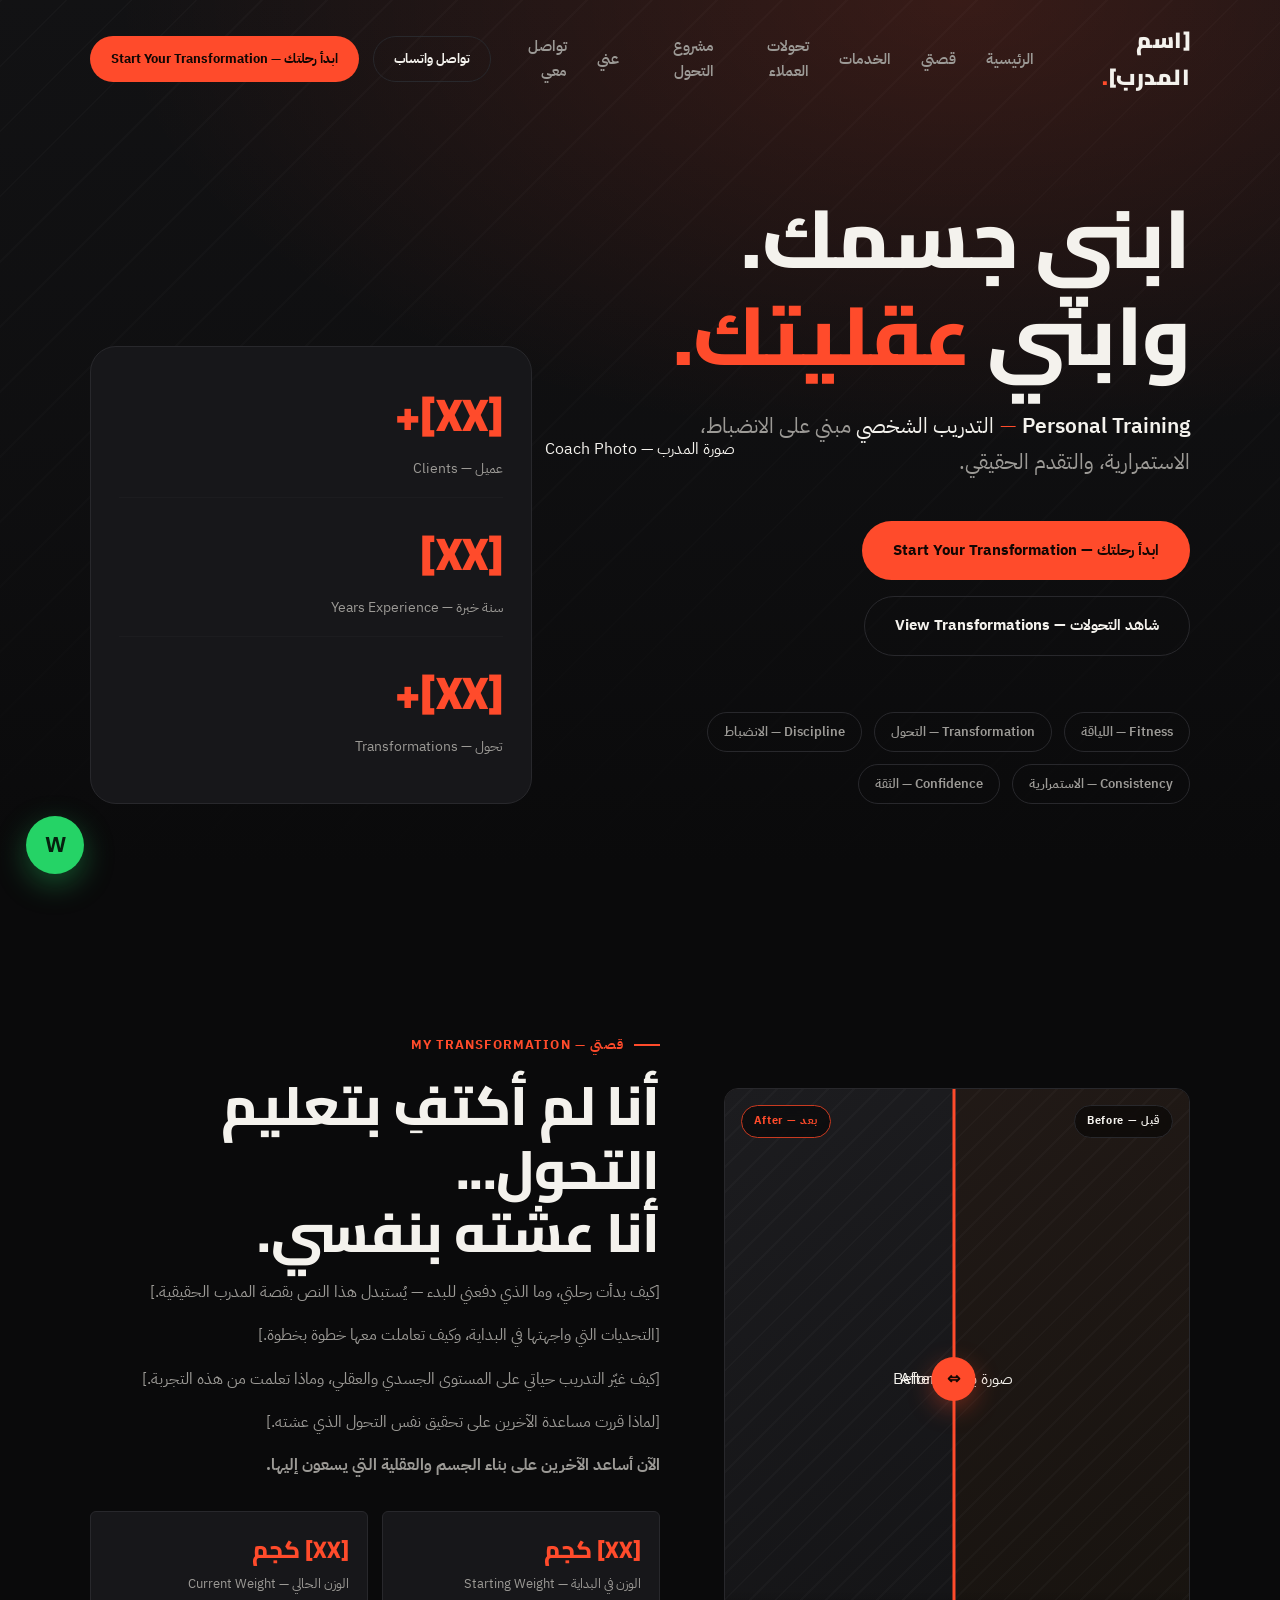
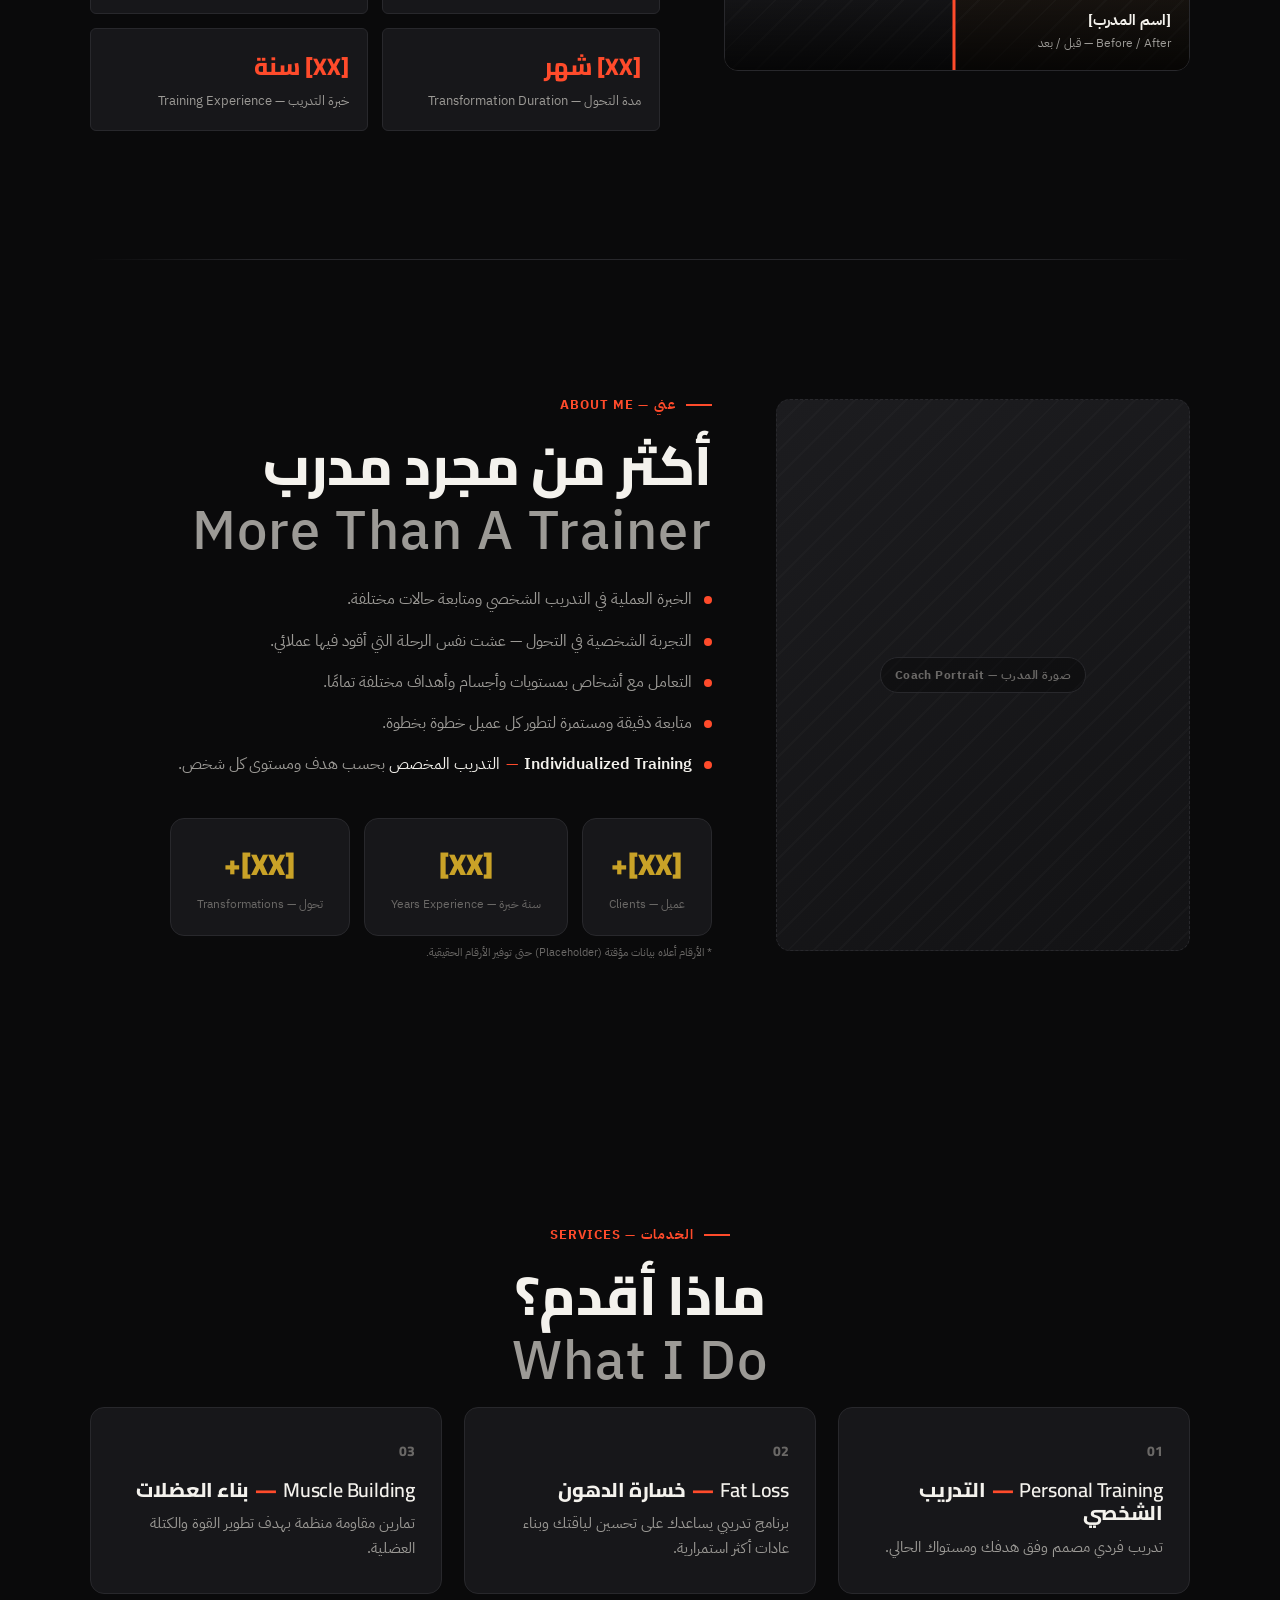
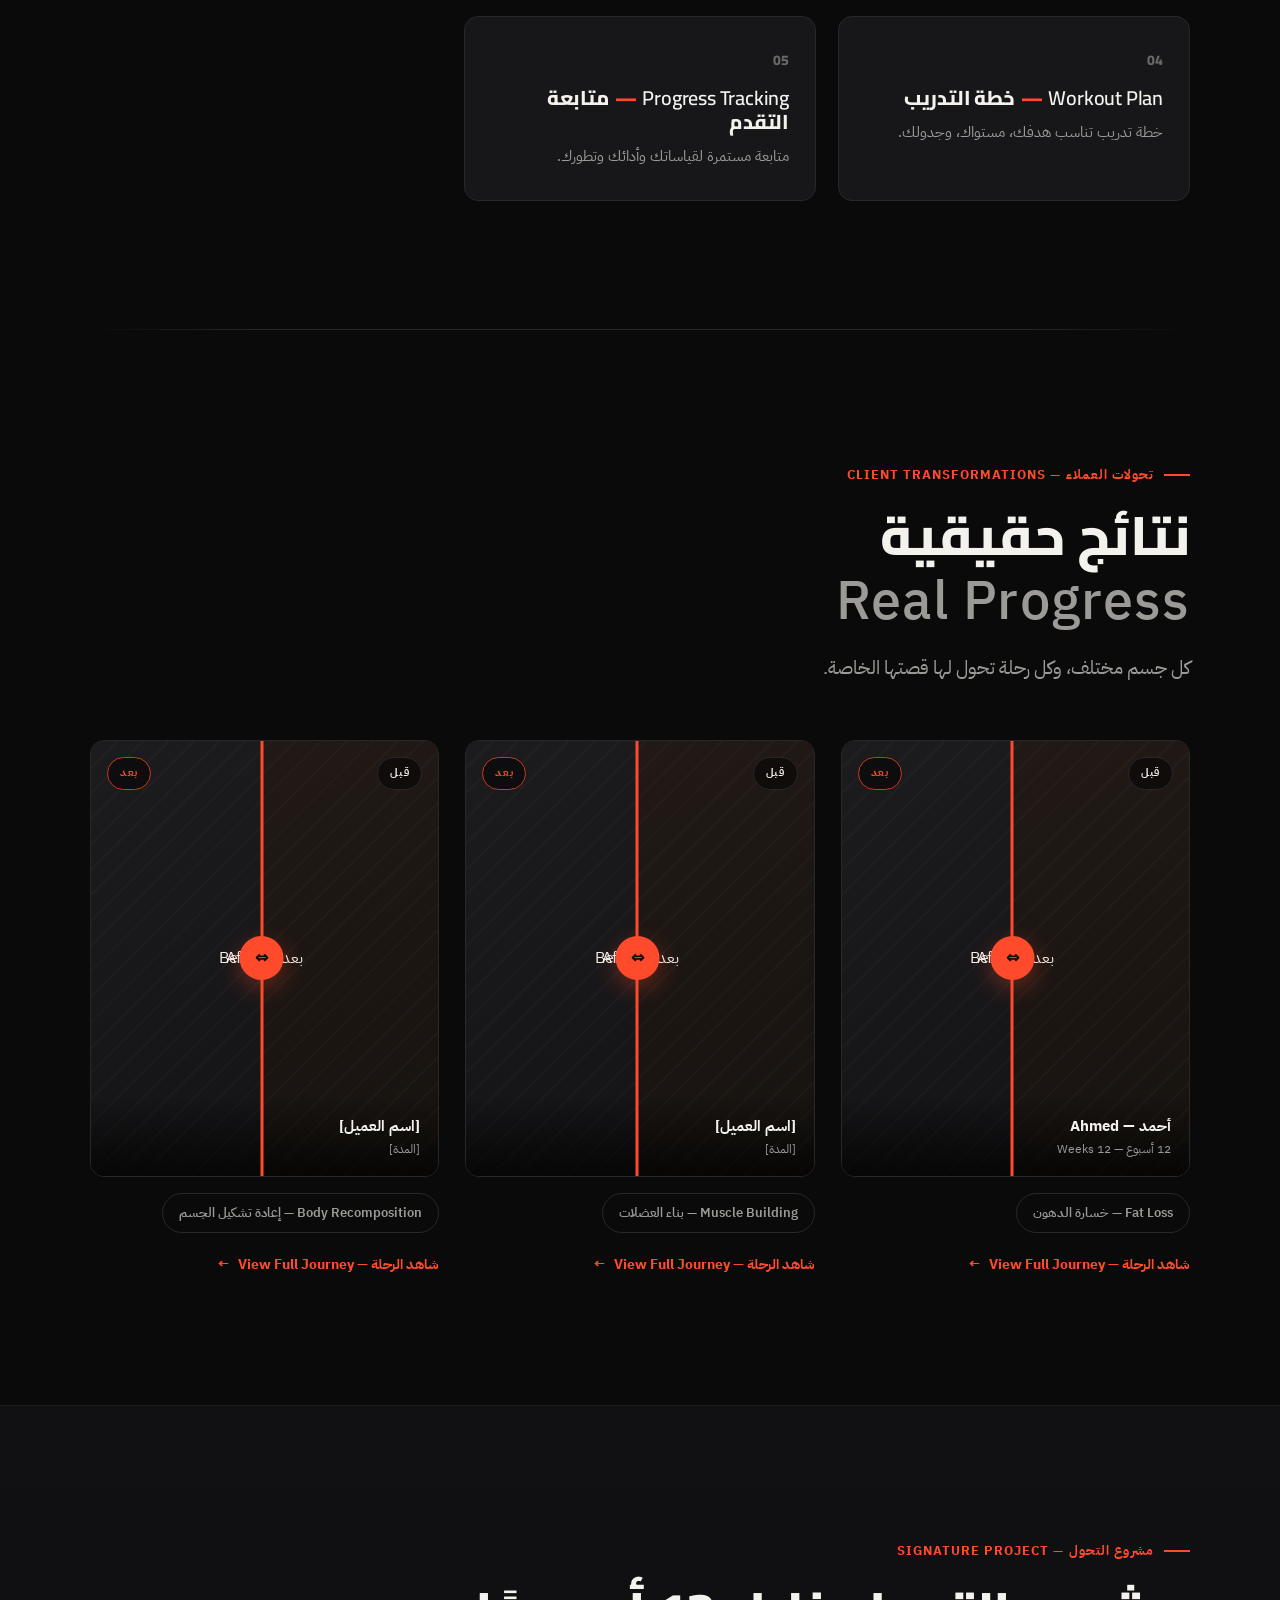
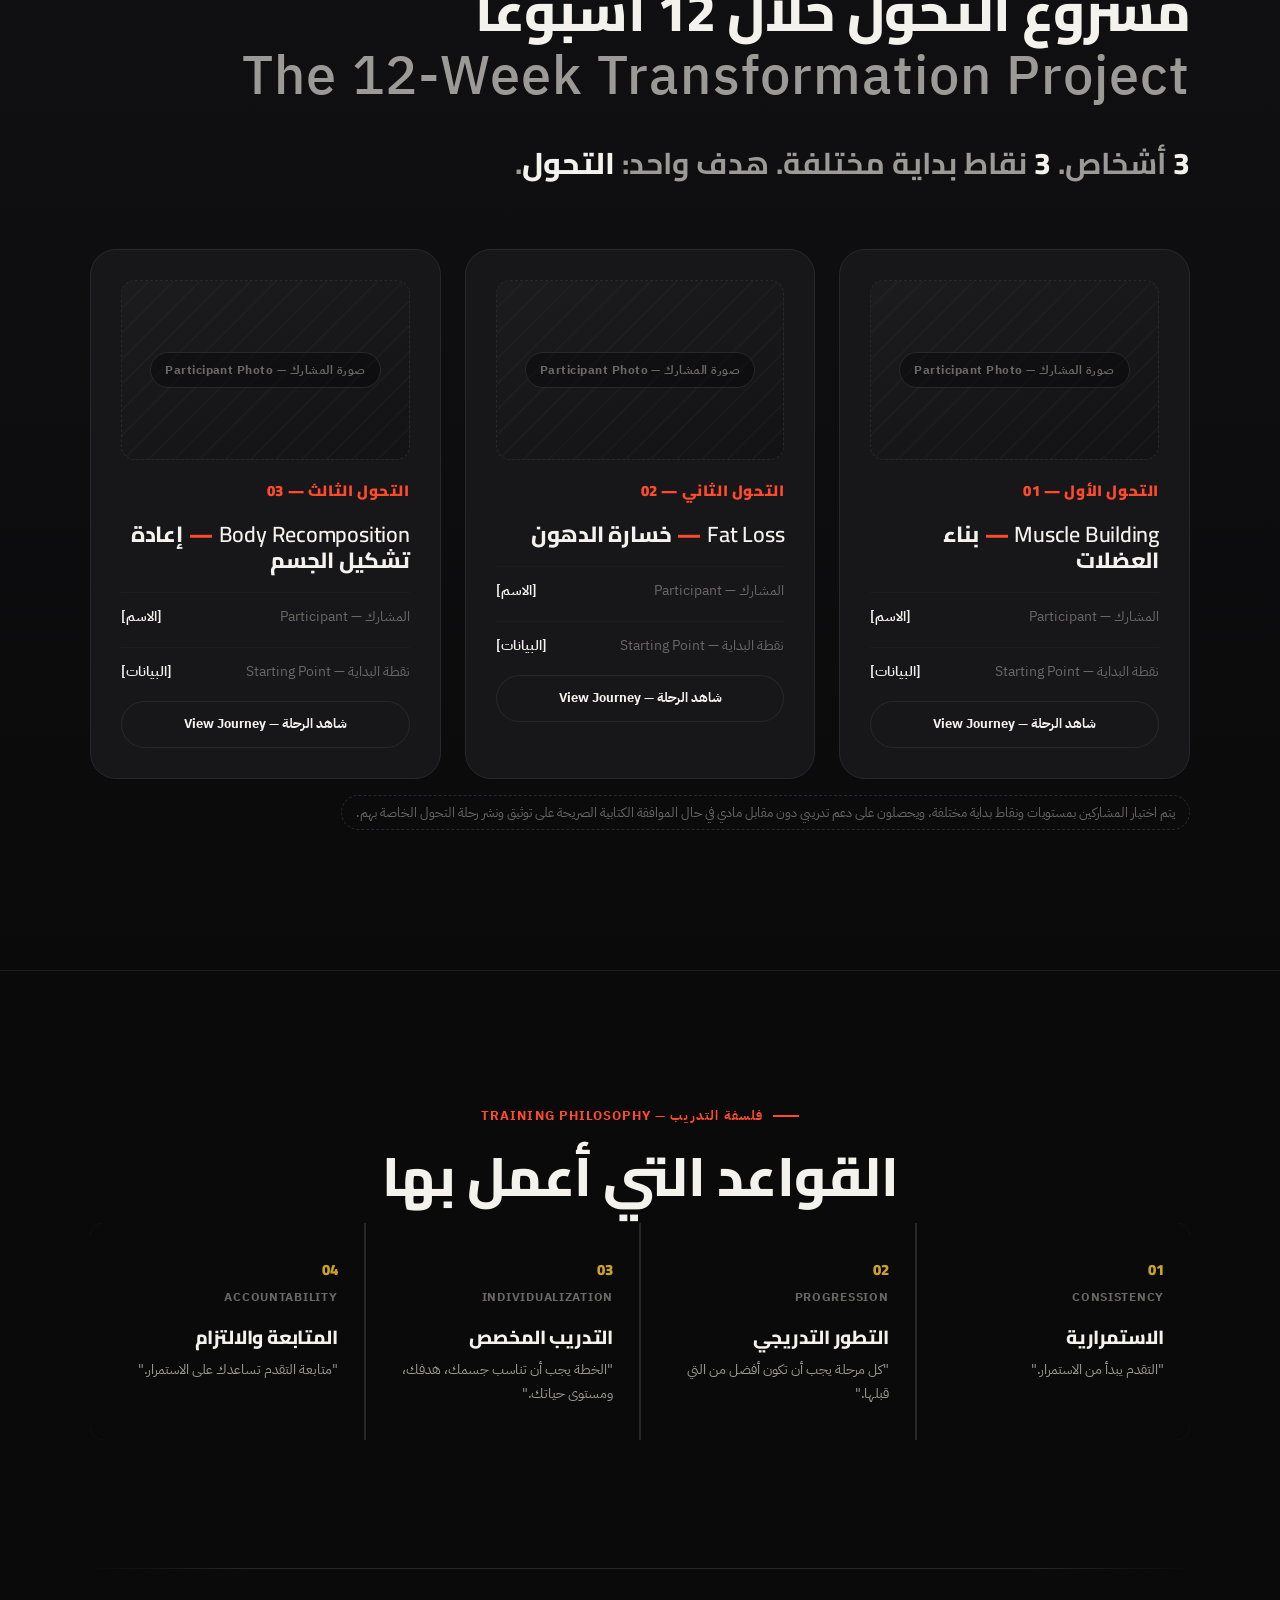
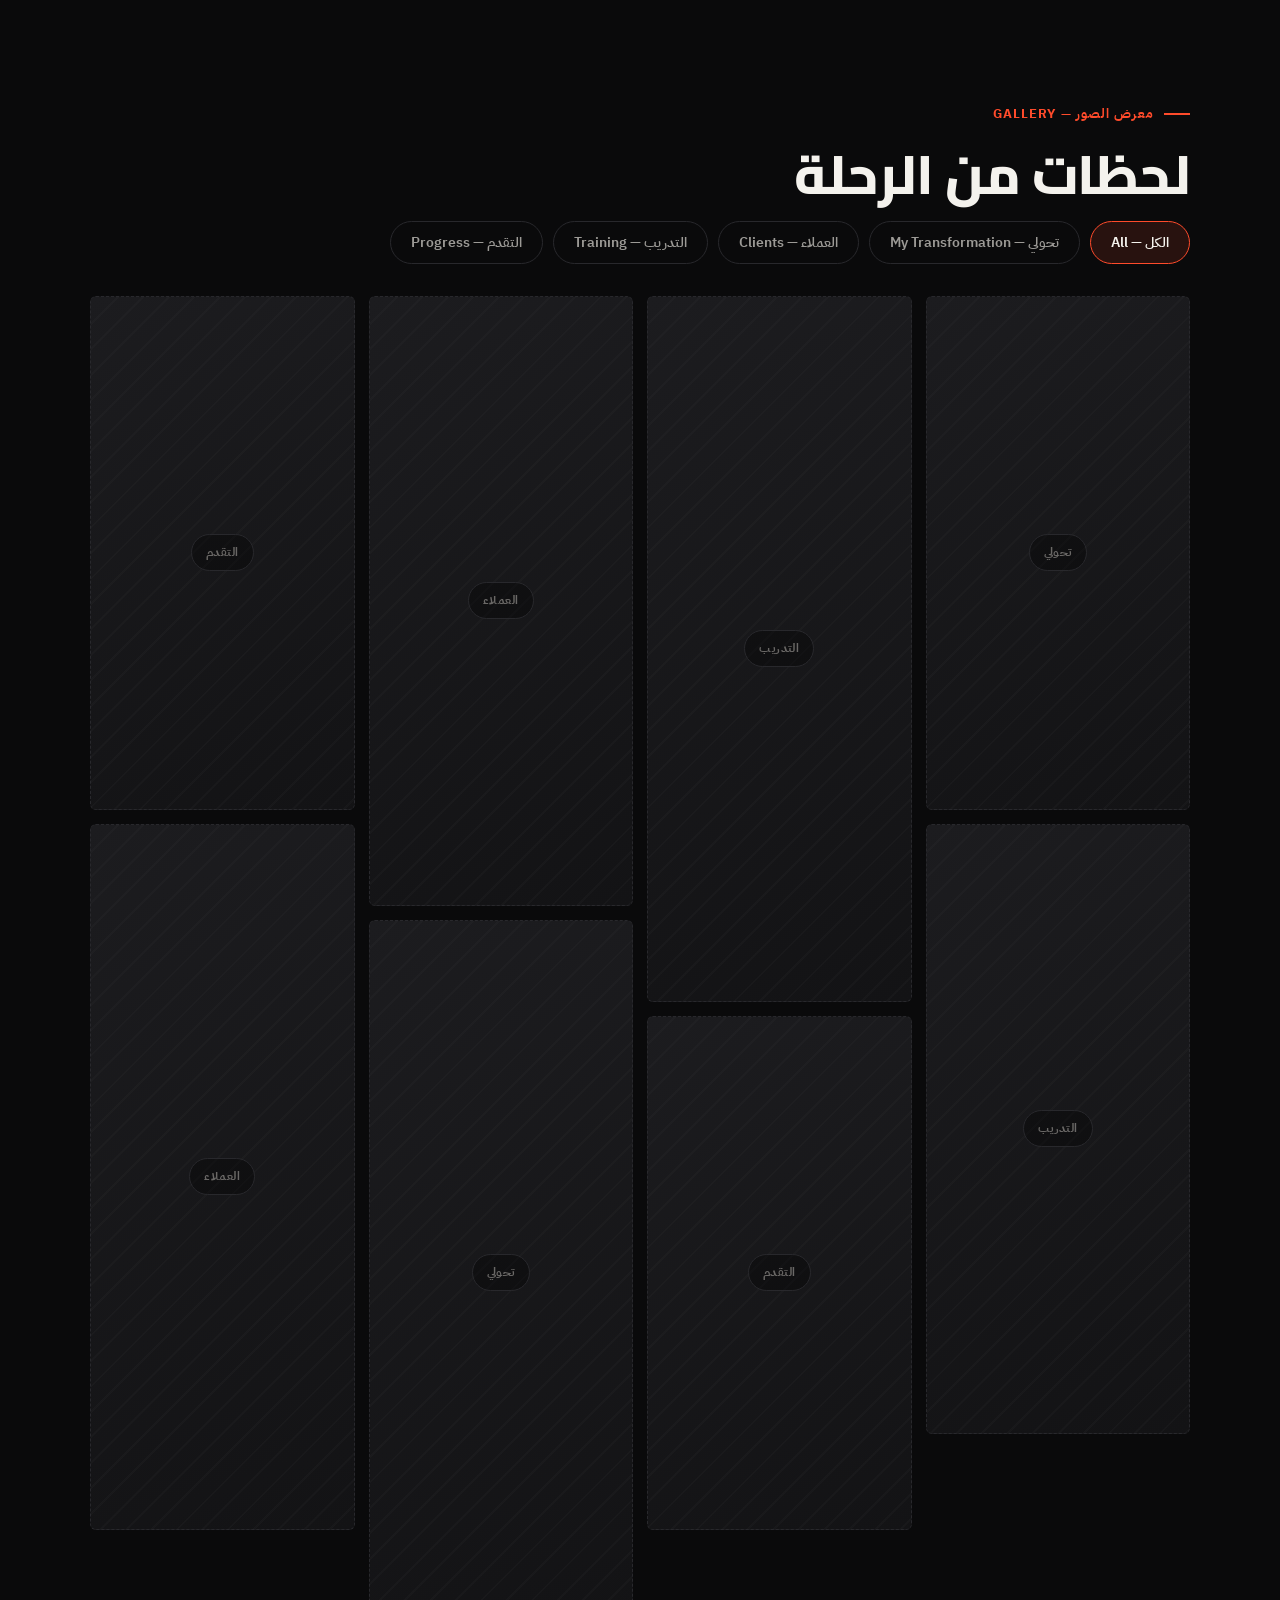
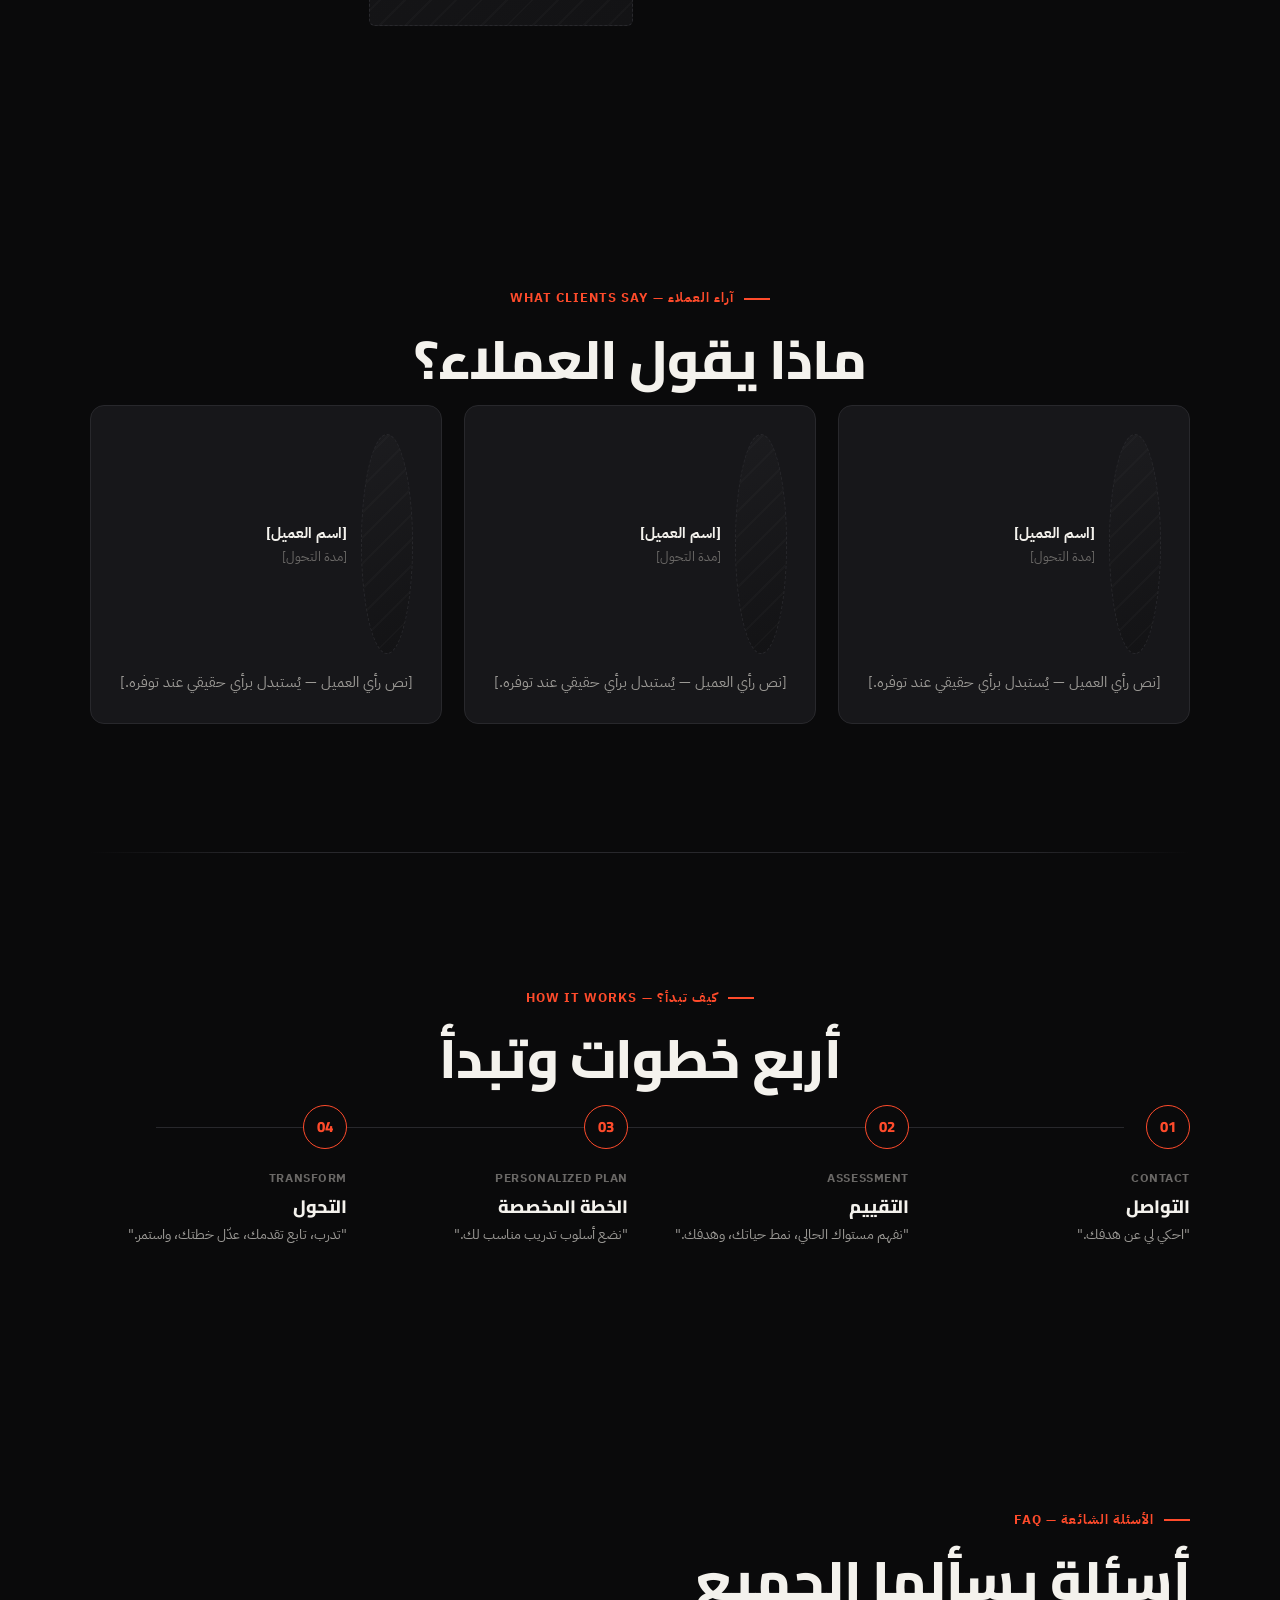
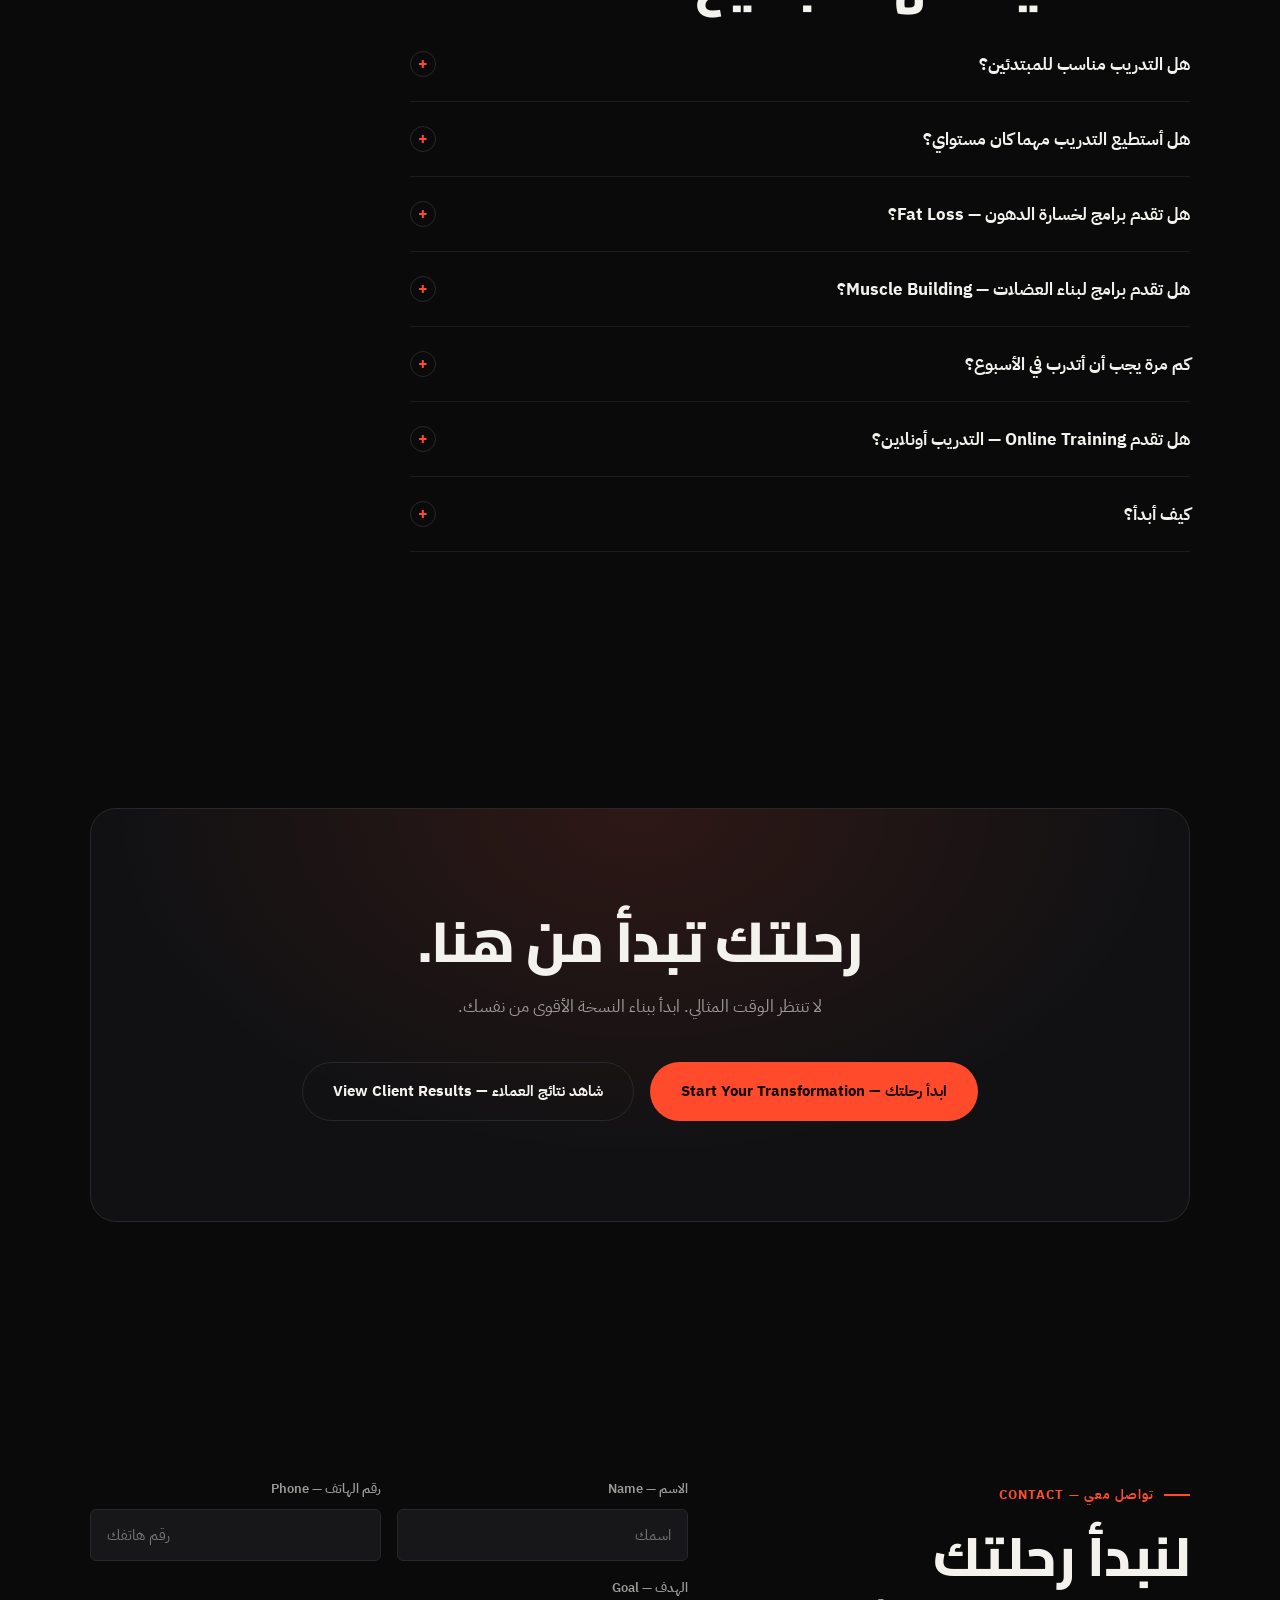
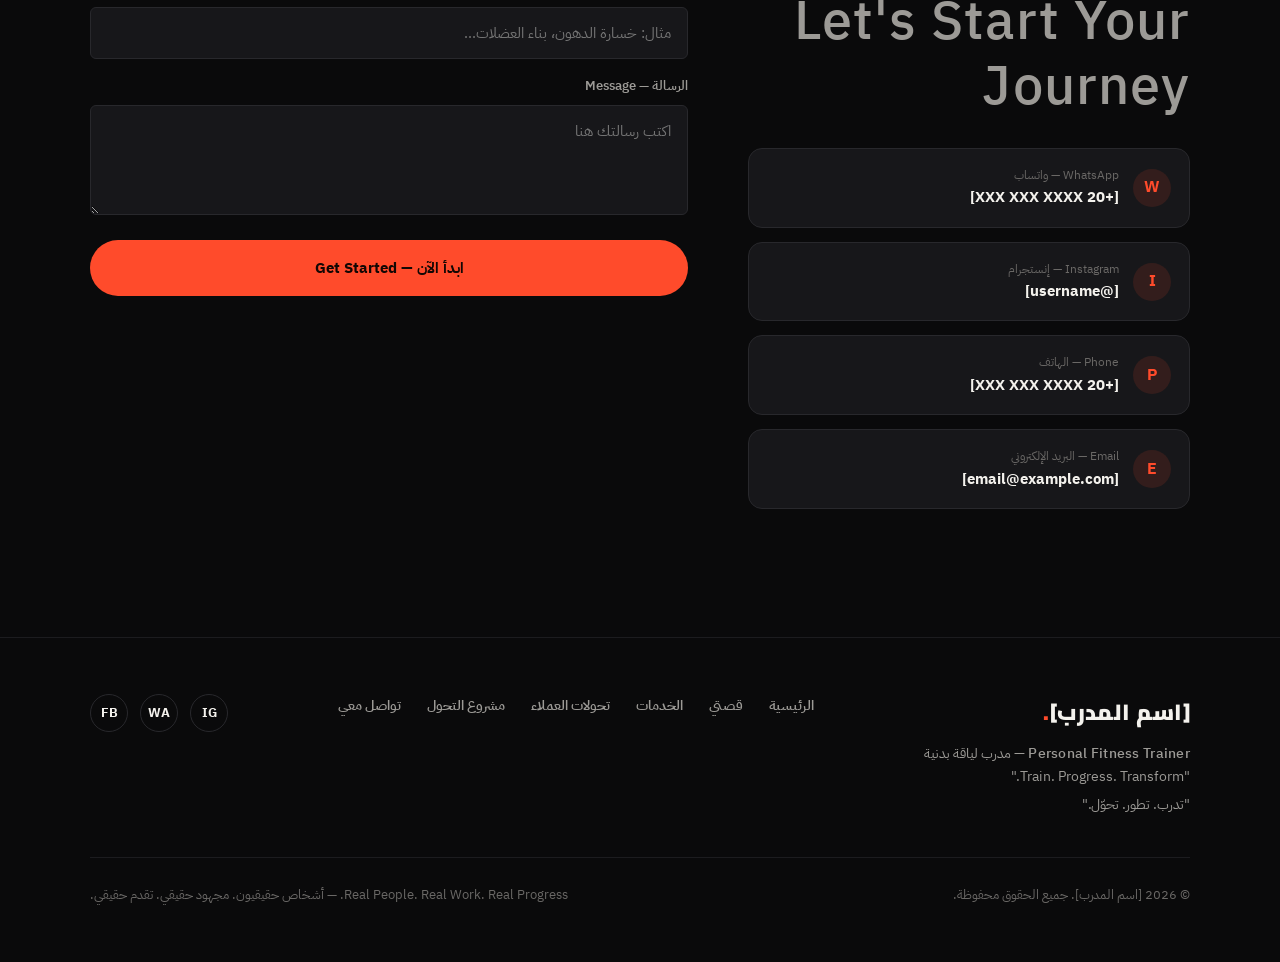
==== index.html @ e6ca1e59 "first project to Ahmed Turki" ====
<!DOCTYPE html>
<html lang="ar" dir="rtl">
<head>
<meta charset="UTF-8">
<meta name="viewport" content="width=device-width, initial-scale=1.0">
<title>[اسم المدرب] — Personal Fitness Trainer | مدرب لياقة بدنية</title>
<link rel="stylesheet" href="styles.css">
</head>
<body>

<!-- ================= NAV ================= -->
<nav class="nav" id="mainNav">
  <div class="wrap">
    <a href="#home" class="logo">[اسم المدرب]<span class="dot">.</span></a>
    <div class="nav-links">
      <a href="#home">الرئيسية</a>
      <a href="#story">قصتي</a>
      <a href="#services">الخدمات</a>
      <a href="#clients">تحولات العملاء</a>
      <a href="#project">مشروع التحول</a>
      <a href="#about">عني</a>
      <a href="#contact">تواصل معي</a>
    </div>
    <div class="nav-cta">
      <a href="#contact" class="btn btn-ghost btn-sm">تواصل واتساب</a>
      <a href="#contact" class="btn btn-primary btn-sm">ابدأ رحلتك — Start Your Transformation</a>
    </div>
    <button class="nav-burger" id="burgerBtn" aria-label="فتح القائمة">☰</button>
  </div>
</nav>

<div class="mobile-menu" id="mobileMenu">
  <a href="#home">الرئيسية</a>
  <a href="#story">قصتي</a>
  <a href="#services">الخدمات</a>
  <a href="#clients">تحولات العملاء</a>
  <a href="#project">مشروع التحول</a>
  <a href="#about">عني</a>
  <a href="#contact">تواصل معي</a>
  <a href="#contact" class="btn btn-primary">ابدأ رحلتك — Start Your Transformation</a>
</div>

<!-- ================= HERO ================= -->
<header class="hero" id="home">
  <div class="hero-bg"><div class="ph-label"><span class="ph-tag">صورة المدرب — Coach Photo</span></div></div>
  <div class="wrap hero-inner">
    <div class="hero-grid">
      <div>
        <h1>ابني جسمك.<br>وابني <span class="accent">عقليتك.</span></h1>
        <p class="hero-sub">
          <span class="term"><span class="en">Personal Training</span><span class="sep">—</span><span class="ar">التدريب الشخصي</span></span>
          مبني على الانضباط، الاستمرارية، والتقدم الحقيقي.
        </p>
        <div class="hero-actions">
          <a href="#contact" class="btn btn-primary">ابدأ رحلتك — Start Your Transformation</a>
          <a href="#clients" class="btn btn-ghost">شاهد التحولات — View Transformations</a>
        </div>
        <div class="hero-tags">
          <span class="tag">Fitness — اللياقة</span>
          <span class="tag">Transformation — التحول</span>
          <span class="tag">Discipline — الانضباط</span>
          <span class="tag">Consistency — الاستمرارية</span>
          <span class="tag">Confidence — الثقة</span>
        </div>
      </div>
      <div class="hero-stat-card reveal">
        <div class="hero-stat-row"><div><div class="num">[XX]+</div><div class="lbl">عميل — Clients</div></div></div>
        <div class="hero-stat-row"><div><div class="num">[XX]</div><div class="lbl">سنة خبرة — Years Experience</div></div></div>
        <div class="hero-stat-row"><div><div class="num">[XX]+</div><div class="lbl">تحول — Transformations</div></div></div>
      </div>
    </div>
  </div>
</header>

<!-- ================= MY TRANSFORMATION ================= -->
<section id="story">
  <div class="wrap">
    <div class="mt-grid">
      <div class="reveal">
        <div class="ba-slider" data-ba>
          <div class="ba-pane ba-after"><div class="ph-tag" style="position:relative;z-index:1">صورة بعد — After</div></div>
          <div class="ba-clip" data-ba-clip><div class="ba-pane ba-before"><div class="ph-tag" style="position:relative;z-index:1">صورة قبل — Before</div></div></div>
          <span class="ba-badge before-badge">قبل — Before</span>
          <span class="ba-badge after-badge">بعد — After</span>
          <div class="ba-handle" data-ba-handle></div>
          <div class="ba-caption"><div><div class="name">[اسم المدرب]</div><div class="meta">Before / After — قبل / بعد</div></div></div>
        </div>
      </div>
      <div class="mt-story reveal">
        <div class="eyebrow">قصتي — My Transformation</div>
        <h2 class="section-title">أنا لم أكتفِ بتعليم التحول...<br>أنا عشته بنفسي.</h2>
        <p>[كيف بدأت رحلتي، وما الذي دفعني للبدء — يُستبدل هذا النص بقصة المدرب الحقيقية.]</p>
        <p>[التحديات التي واجهتها في البداية، وكيف تعاملت معها خطوة بخطوة.]</p>
        <p>[كيف غيّر التدريب حياتي على المستوى الجسدي والعقلي، وماذا تعلمت من هذه التجربة.]</p>
        <p>[لماذا قررت مساعدة الآخرين على تحقيق نفس التحول الذي عشته.]</p>
        <p><strong>الآن أساعد الآخرين على بناء الجسم والعقلية التي يسعون إليها.</strong></p>
        <div class="mt-stats">
          <div class="mt-stat"><div class="v">[XX] كجم</div><div class="k">الوزن في البداية — Starting Weight</div></div>
          <div class="mt-stat"><div class="v">[XX] كجم</div><div class="k">الوزن الحالي — Current Weight</div></div>
          <div class="mt-stat"><div class="v">[XX] شهر</div><div class="k">مدة التحول — Transformation Duration</div></div>
          <div class="mt-stat"><div class="v">[XX] سنة</div><div class="k">خبرة التدريب — Training Experience</div></div>
        </div>
      </div>
    </div>
  </div>
</section>

<div class="wrap"><div class="divider"></div></div>

<!-- ================= ABOUT ================= -->
<section id="about">
  <div class="wrap">
    <div class="about-grid">
      <div class="reveal"><div class="ph portrait"><span class="ph-tag">صورة المدرب — Coach Portrait</span></div></div>
      <div class="reveal">
        <div class="eyebrow">عني — About Me</div>
        <h2 class="section-title">أكثر من مجرد مدرب<br><span class="eng">More Than A Trainer</span></h2>
        <ul class="about-list">
          <li><span class="ic"></span><span>الخبرة العملية في التدريب الشخصي ومتابعة حالات مختلفة.</span></li>
          <li><span class="ic"></span><span>التجربة الشخصية في التحول — عشت نفس الرحلة التي أقود فيها عملائي.</span></li>
          <li><span class="ic"></span><span>التعامل مع أشخاص بمستويات وأجسام وأهداف مختلفة تمامًا.</span></li>
          <li><span class="ic"></span><span>متابعة دقيقة ومستمرة لتطور كل عميل خطوة بخطوة.</span></li>
          <li><span class="ic"></span><span><span class="term"><span class="en">Individualized Training</span><span class="sep">—</span><span class="ar">التدريب المخصص</span></span> بحسب هدف ومستوى كل شخص.</span></li>
        </ul>
        <div class="about-stats">
          <div class="about-stat"><div class="v">[XX]+</div><div class="k">عميل — Clients</div></div>
          <div class="about-stat"><div class="v">[XX]</div><div class="k">سنة خبرة — Years Experience</div></div>
          <div class="about-stat"><div class="v">[XX]+</div><div class="k">تحول — Transformations</div></div>
        </div>
        <div class="placeholder-flag">* الأرقام أعلاه بيانات مؤقتة (Placeholder) حتى توفير الأرقام الحقيقية.</div>
      </div>
    </div>
  </div>
</section>

<!-- ================= SERVICES ================= -->
<section id="services">
  <div class="wrap">
    <div class="section-head center">
      <div class="eyebrow" style="justify-content:center">الخدمات — Services</div>
      <h2 class="section-title">ماذا أقدم؟<br><span class="eng">What I Do</span></h2>
    </div>
    <div class="service-grid">
      <div class="service-card reveal">
        <div class="num">01</div>
        <h3><span class="term"><span class="en">Personal Training</span><span class="sep">—</span><span class="ar">التدريب الشخصي</span></span></h3>
        <p>تدريب فردي مصمم وفق هدفك ومستواك الحالي.</p>
      </div>
      <div class="service-card reveal">
        <div class="num">02</div>
        <h3><span class="term"><span class="en">Fat Loss</span><span class="sep">—</span><span class="ar">خسارة الدهون</span></span></h3>
        <p>برنامج تدريبي يساعدك على تحسين لياقتك وبناء عادات أكثر استمرارية.</p>
      </div>
      <div class="service-card reveal">
        <div class="num">03</div>
        <h3><span class="term"><span class="en">Muscle Building</span><span class="sep">—</span><span class="ar">بناء العضلات</span></span></h3>
        <p>تمارين مقاومة منظمة بهدف تطوير القوة والكتلة العضلية.</p>
      </div>
      <div class="service-card reveal">
        <div class="num">04</div>
        <h3><span class="term"><span class="en">Workout Plan</span><span class="sep">—</span><span class="ar">خطة التدريب</span></span></h3>
        <p>خطة تدريب تناسب هدفك، مستواك، وجدولك.</p>
      </div>
      <div class="service-card reveal">
        <div class="num">05</div>
        <h3><span class="term"><span class="en">Progress Tracking</span><span class="sep">—</span><span class="ar">متابعة التقدم</span></span></h3>
        <p>متابعة مستمرة لقياساتك وأدائك وتطورك.</p>
      </div>
    </div>
  </div>
</section>

<div class="wrap"><div class="divider"></div></div>

<!-- ================= CLIENT TRANSFORMATIONS ================= -->
<section id="clients">
  <div class="wrap">
    <div class="section-head">
      <div class="eyebrow">تحولات العملاء — Client Transformations</div>
      <h2 class="section-title">نتائج حقيقية<br><span class="eng">Real Progress</span></h2>
      <p class="section-sub">كل جسم مختلف، وكل رحلة تحول لها قصتها الخاصة.</p>
    </div>
    <div class="client-grid">
      <div class="client-card reveal">
        <div class="ba-slider" data-ba>
          <div class="ba-pane ba-after"><div class="ph-tag" style="position:relative;z-index:1">بعد — After</div></div>
          <div class="ba-clip" data-ba-clip><div class="ba-pane ba-before"><div class="ph-tag" style="position:relative;z-index:1">قبل — Before</div></div></div>
          <span class="ba-badge before-badge">قبل</span><span class="ba-badge after-badge">بعد</span>
          <div class="ba-handle" data-ba-handle></div>
          <div class="ba-caption"><div><div class="name">أحمد — Ahmed</div><div class="meta">12 أسبوع — 12 Weeks</div></div></div>
        </div>
        <div class="client-tags"><span class="tag">Fat Loss — خسارة الدهون</span></div>
        <a href="journey.html" class="view">شاهد الرحلة — View Full Journey</a>
      </div>
      <div class="client-card reveal">
        <div class="ba-slider" data-ba>
          <div class="ba-pane ba-after"><div class="ph-tag" style="position:relative;z-index:1">بعد — After</div></div>
          <div class="ba-clip" data-ba-clip><div class="ba-pane ba-before"><div class="ph-tag" style="position:relative;z-index:1">قبل — Before</div></div></div>
          <span class="ba-badge before-badge">قبل</span><span class="ba-badge after-badge">بعد</span>
          <div class="ba-handle" data-ba-handle></div>
          <div class="ba-caption"><div><div class="name">[اسم العميل]</div><div class="meta">[المدة]</div></div></div>
        </div>
        <div class="client-tags"><span class="tag">Muscle Building — بناء العضلات</span></div>
        <a href="journey.html" class="view">شاهد الرحلة — View Full Journey</a>
      </div>
      <div class="client-card reveal">
        <div class="ba-slider" data-ba>
          <div class="ba-pane ba-after"><div class="ph-tag" style="position:relative;z-index:1">بعد — After</div></div>
          <div class="ba-clip" data-ba-clip><div class="ba-pane ba-before"><div class="ph-tag" style="position:relative;z-index:1">قبل — Before</div></div></div>
          <span class="ba-badge before-badge">قبل</span><span class="ba-badge after-badge">بعد</span>
          <div class="ba-handle" data-ba-handle></div>
          <div class="ba-caption"><div><div class="name">[اسم العميل]</div><div class="meta">[المدة]</div></div></div>
        </div>
        <div class="client-tags"><span class="tag">Body Recomposition — إعادة تشكيل الجسم</span></div>
        <a href="journey.html" class="view">شاهد الرحلة — View Full Journey</a>
      </div>
    </div>
  </div>
</section>

<!-- ================= 12-WEEK TRANSFORMATION PROJECT ================= -->
<div class="project-band" id="project">
  <section>
    <div class="wrap">
      <div class="section-head">
        <div class="eyebrow">مشروع التحول — Signature Project</div>
        <h2 class="section-title">مشروع التحول خلال 12 أسبوعًا<br><span class="eng">The 12-Week Transformation Project</span></h2>
      </div>
      <p class="project-tagline"><b>3</b> أشخاص. <b>3</b> نقاط بداية مختلفة. هدف واحد: <b>التحول</b>.</p>
      <div class="project-grid">
        <div class="project-card reveal">
          <div class="ph wide"><span class="ph-tag">صورة المشارك — Participant Photo</span></div>
          <div class="idx">التحول الأول — 01</div>
          <h3><span class="term"><span class="en">Muscle Building</span><span class="sep">—</span><span class="ar">بناء العضلات</span></span></h3>
          <div class="field"><span class="k">المشارك — Participant</span><span class="v">[الاسم]</span></div>
          <div class="field"><span class="k">نقطة البداية — Starting Point</span><span class="v">[البيانات]</span></div>
          <a href="journey.html" class="btn btn-ghost btn-sm">شاهد الرحلة — View Journey</a>
        </div>
        <div class="project-card reveal">
          <div class="ph wide"><span class="ph-tag">صورة المشارك — Participant Photo</span></div>
          <div class="idx">التحول الثاني — 02</div>
          <h3><span class="term"><span class="en">Fat Loss</span><span class="sep">—</span><span class="ar">خسارة الدهون</span></span></h3>
          <div class="field"><span class="k">المشارك — Participant</span><span class="v">[الاسم]</span></div>
          <div class="field"><span class="k">نقطة البداية — Starting Point</span><span class="v">[البيانات]</span></div>
          <a href="journey.html" class="btn btn-ghost btn-sm">شاهد الرحلة — View Journey</a>
        </div>
        <div class="project-card reveal">
          <div class="ph wide"><span class="ph-tag">صورة المشارك — Participant Photo</span></div>
          <div class="idx">التحول الثالث — 03</div>
          <h3><span class="term"><span class="en">Body Recomposition</span><span class="sep">—</span><span class="ar">إعادة تشكيل الجسم</span></span></h3>
          <div class="field"><span class="k">المشارك — Participant</span><span class="v">[الاسم]</span></div>
          <div class="field"><span class="k">نقطة البداية — Starting Point</span><span class="v">[البيانات]</span></div>
          <a href="journey.html" class="btn btn-ghost btn-sm">شاهد الرحلة — View Journey</a>
        </div>
      </div>
      <p class="badge-note">يتم اختيار المشاركين بمستويات ونقاط بداية مختلفة، ويحصلون على دعم تدريبي دون مقابل مادي في حال الموافقة الكتابية الصريحة على توثيق ونشر رحلة التحول الخاصة بهم.</p>
    </div>
  </section>
</div>

<!-- ================= TRAINING PHILOSOPHY ================= -->
<section>
  <div class="wrap">
    <div class="section-head center">
      <div class="eyebrow" style="justify-content:center">فلسفة التدريب — Training Philosophy</div>
      <h2 class="section-title">القواعد التي أعمل بها</h2>
    </div>
    <div class="phil-grid">
      <div class="phil-card reveal">
        <div class="idx">01</div>
        <span class="en-line">Consistency</span>
        <h3>الاستمرارية</h3>
        <p>"التقدم يبدأ من الاستمرار."</p>
      </div>
      <div class="phil-card reveal">
        <div class="idx">02</div>
        <span class="en-line">Progression</span>
        <h3>التطور التدريجي</h3>
        <p>"كل مرحلة يجب أن تكون أفضل من التي قبلها."</p>
      </div>
      <div class="phil-card reveal">
        <div class="idx">03</div>
        <span class="en-line">Individualization</span>
        <h3>التدريب المخصص</h3>
        <p>"الخطة يجب أن تناسب جسمك، هدفك، ومستوى حياتك."</p>
      </div>
      <div class="phil-card reveal">
        <div class="idx">04</div>
        <span class="en-line">Accountability</span>
        <h3>المتابعة والالتزام</h3>
        <p>"متابعة التقدم تساعدك على الاستمرار."</p>
      </div>
    </div>
  </div>
</section>

<div class="wrap"><div class="divider"></div></div>

<!-- ================= GALLERY ================= -->
<section id="gallery">
  <div class="wrap">
    <div class="section-head">
      <div class="eyebrow">معرض الصور — Gallery</div>
      <h2 class="section-title">لحظات من الرحلة</h2>
    </div>
    <div class="gallery-tabs">
      <button class="gtab active" data-filter="all">الكل — All</button>
      <button class="gtab" data-filter="me">تحولي — My Transformation</button>
      <button class="gtab" data-filter="clients">العملاء — Clients</button>
      <button class="gtab" data-filter="training">التدريب — Training</button>
      <button class="gtab" data-filter="progress">التقدم — Progress</button>
    </div>
    <div class="gallery-grid">
      <div class="ph g1" data-cat="me"><span class="ph-tag">تحولي</span></div>
      <div class="ph g2" data-cat="training"><span class="ph-tag">التدريب</span></div>
      <div class="ph g3" data-cat="clients"><span class="ph-tag">العملاء</span></div>
      <div class="ph g1" data-cat="progress"><span class="ph-tag">التقدم</span></div>
      <div class="ph g3" data-cat="training"><span class="ph-tag">التدريب</span></div>
      <div class="ph g2" data-cat="clients"><span class="ph-tag">العملاء</span></div>
      <div class="ph g2" data-cat="me"><span class="ph-tag">تحولي</span></div>
      <div class="ph g1" data-cat="progress"><span class="ph-tag">التقدم</span></div>
    </div>
  </div>
</section>

<!-- ================= TESTIMONIALS ================= -->
<section id="testimonials">
  <div class="wrap">
    <div class="section-head center">
      <div class="eyebrow" style="justify-content:center">آراء العملاء — What Clients Say</div>
      <h2 class="section-title">ماذا يقول العملاء؟</h2>
    </div>
    <div class="testi-grid">
      <div class="testi-card reveal">
        <div class="testi-top">
          <div class="ph testi-avatar"></div>
          <div><div class="testi-name">[اسم العميل]</div><div class="testi-dur">[مدة التحول]</div></div>
        </div>
        <p class="testi-quote">[نص رأي العميل — يُستبدل برأي حقيقي عند توفره.]</p>
      </div>
      <div class="testi-card reveal">
        <div class="testi-top">
          <div class="ph testi-avatar"></div>
          <div><div class="testi-name">[اسم العميل]</div><div class="testi-dur">[مدة التحول]</div></div>
        </div>
        <p class="testi-quote">[نص رأي العميل — يُستبدل برأي حقيقي عند توفره.]</p>
      </div>
      <div class="testi-card reveal">
        <div class="testi-top">
          <div class="ph testi-avatar"></div>
          <div><div class="testi-name">[اسم العميل]</div><div class="testi-dur">[مدة التحول]</div></div>
        </div>
        <p class="testi-quote">[نص رأي العميل — يُستبدل برأي حقيقي عند توفره.]</p>
      </div>
    </div>
  </div>
</section>

<div class="wrap"><div class="divider"></div></div>

<!-- ================= HOW IT WORKS ================= -->
<section id="how">
  <div class="wrap">
    <div class="section-head center">
      <div class="eyebrow" style="justify-content:center">كيف تبدأ؟ — How It Works</div>
      <h2 class="section-title">أربع خطوات وتبدأ</h2>
    </div>
    <div class="hiw-track">
      <div class="hiw-step reveal">
        <div class="hiw-num">01</div>
        <span class="en-line">Contact</span>
        <h3>التواصل</h3>
        <p>"احكي لي عن هدفك."</p>
      </div>
      <div class="hiw-step reveal">
        <div class="hiw-num">02</div>
        <span class="en-line">Assessment</span>
        <h3>التقييم</h3>
        <p>"نفهم مستواك الحالي، نمط حياتك، وهدفك."</p>
      </div>
      <div class="hiw-step reveal">
        <div class="hiw-num">03</div>
        <span class="en-line">Personalized Plan</span>
        <h3>الخطة المخصصة</h3>
        <p>"نضع أسلوب تدريب مناسب لك."</p>
      </div>
      <div class="hiw-step reveal">
        <div class="hiw-num">04</div>
        <span class="en-line">Transform</span>
        <h3>التحول</h3>
        <p>"تدرب، تابع تقدمك، عدّل خطتك، واستمر."</p>
      </div>
    </div>
  </div>
</section>

<!-- ================= FAQ ================= -->
<section id="faq">
  <div class="wrap">
    <div class="section-head">
      <div class="eyebrow">الأسئلة الشائعة — FAQ</div>
      <h2 class="section-title">أسئلة يسألها الجميع</h2>
    </div>
    <div class="faq-list">
      <div class="faq-item">
        <button class="faq-q">هل التدريب مناسب للمبتدئين؟<span class="plus">+</span></button>
        <div class="faq-a"><p>[إجابة قابلة للتعديل — نعم، يبدأ كل عميل من نقطة تناسب مستواه الحالي.]</p></div>
      </div>
      <div class="faq-item">
        <button class="faq-q">هل أستطيع التدريب مهما كان مستواي؟<span class="plus">+</span></button>
        <div class="faq-a"><p>[إجابة قابلة للتعديل تشرح كيف تُبنى الخطة حسب مستوى كل شخص.]</p></div>
      </div>
      <div class="faq-item">
        <button class="faq-q">هل تقدم برامج لخسارة الدهون — Fat Loss؟<span class="plus">+</span></button>
        <div class="faq-a"><p>[إجابة قابلة للتعديل توضح آلية العمل على خسارة الدهون.]</p></div>
      </div>
      <div class="faq-item">
        <button class="faq-q">هل تقدم برامج لبناء العضلات — Muscle Building؟<span class="plus">+</span></button>
        <div class="faq-a"><p>[إجابة قابلة للتعديل توضح آلية العمل على بناء العضلات.]</p></div>
      </div>
      <div class="faq-item">
        <button class="faq-q">كم مرة يجب أن أتدرب في الأسبوع؟<span class="plus">+</span></button>
        <div class="faq-a"><p>[إجابة قابلة للتعديل — يعتمد على الهدف ونمط الحياة.]</p></div>
      </div>
      <div class="faq-item">
        <button class="faq-q">هل تقدم Online Training — التدريب أونلاين؟<span class="plus">+</span></button>
        <div class="faq-a"><p>[إجابة قابلة للتعديل توضح تفاصيل التدريب عن بعد.]</p></div>
      </div>
      <div class="faq-item">
        <button class="faq-q">كيف أبدأ؟<span class="plus">+</span></button>
        <div class="faq-a"><p>[إجابة قابلة للتعديل — تواصل معي عبر واتساب أو النموذج أدناه.]</p></div>
      </div>
    </div>
  </div>
</section>

<!-- ================= FINAL CTA ================= -->
<section>
  <div class="wrap">
    <div class="final-cta reveal">
      <h2>رحلتك تبدأ من هنا.</h2>
      <p>لا تنتظر الوقت المثالي. ابدأ ببناء النسخة الأقوى من نفسك.</p>
      <div class="final-actions">
        <a href="#contact" class="btn btn-primary">ابدأ رحلتك — Start Your Transformation</a>
        <a href="#clients" class="btn btn-ghost">شاهد نتائج العملاء — View Client Results</a>
      </div>
    </div>
  </div>
</section>

<!-- ================= CONTACT ================= -->
<section id="contact">
  <div class="wrap">
    <div class="contact-grid">
      <div class="reveal">
        <div class="eyebrow">تواصل معي — Contact</div>
        <h2 class="section-title">لنبدأ رحلتك<br><span class="eng">Let's Start Your Journey</span></h2>
        <div class="contact-channels">
          <a href="#" class="channel"><span class="ic">W</span><div><div class="lbl">WhatsApp — واتساب</div><div class="val">[+20 XXX XXX XXXX]</div></div></a>
          <a href="#" class="channel"><span class="ic">I</span><div><div class="lbl">Instagram — إنستجرام</div><div class="val">[@username]</div></div></a>
          <a href="#" class="channel"><span class="ic">P</span><div><div class="lbl">Phone — الهاتف</div><div class="val">[+20 XXX XXX XXXX]</div></div></a>
          <a href="#" class="channel"><span class="ic">E</span><div><div class="lbl">Email — البريد الإلكتروني</div><div class="val">[email@example.com]</div></div></a>
        </div>
      </div>
      <form class="form reveal" name="training-form" method="POST" data-netlify="true">

  <input type="hidden" name="form-name" value="training-form">

  <div class="form-row">

    <div class="field-wrap">
      <label>الاسم — Name</label>
      <input
        type="text"
        name="name"
        placeholder="اسمك"
        required
      >
    </div>

    <div class="field-wrap">
      <label>رقم الهاتف — Phone</label>
      <input
        type="tel"
        name="phone"
        placeholder="رقم هاتفك"
        required
      >
    </div>

  </div>

  <div class="field-wrap">
    <label>الهدف — Goal</label>
    <input
      type="text"
      name="goal"
      placeholder="مثال: خسارة الدهون، بناء العضلات..."
      required
    >
  </div>

  <div class="field-wrap">
    <label>الرسالة — Message</label>
    <textarea
      name="message"
      placeholder="اكتب رسالتك هنا"
    ></textarea>
  </div>

  <button type="submit" class="btn btn-primary">
    ابدأ الآن — Get Started
  </button>

</form>
    </div>
  </div>
</section>

<!-- ================= FOOTER ================= -->
<footer>
  <div class="wrap">
    <div class="foot-top">
      <div>
        <div class="logo">[اسم المدرب]<span class="dot">.</span></div>
        <div class="foot-tag">
          <span class="eng">Personal Fitness Trainer</span> — مدرب لياقة بدنية<br>
          "Train. Progress. Transform."
          <span class="ar">"تدرب. تطور. تحوّل."</span>
        </div>
      </div>
      <div class="foot-links">
        <a href="#home">الرئيسية</a>
        <a href="#story">قصتي</a>
        <a href="#services">الخدمات</a>
        <a href="#clients">تحولات العملاء</a>
        <a href="#project">مشروع التحول</a>
        <a href="#contact">تواصل معي</a>
      </div>
      <div class="foot-social">
        <a href="#" aria-label="Instagram">IG</a>
        <a href="#" aria-label="WhatsApp">WA</a>
        <a href="#" aria-label="Facebook">FB</a>
      </div>
    </div>
    <div class="foot-bottom">
      <span>© 2026 [اسم المدرب]. جميع الحقوق محفوظة.</span>
      <span>Real People. Real Work. Real Progress. — أشخاص حقيقيون. مجهود حقيقي. تقدم حقيقي.</span>
    </div>
  </div>
</footer>

<a href="#" class="wa-float" aria-label="تواصل عبر واتساب">W</a>

<script src="script.js"></script>
</body>
</html>
---- styles.css ----
/* ============================================================
   DESIGN TOKENS
   Palette: near-black charcoal ground, ember accent (transformation
   / intensity), muted gold hairline (premium, sparing).
   Type: IBM Plex Sans Arabic + IBM Plex Sans for body/UI (one family
   across both scripts keeps the constant EN—AR pairing calm and
   consistent). Cairo (800) for display headlines — a bolder, more
   geometric Arabic voice reserved for moments that need weight.
   ============================================================ */

@import url('https://fonts.googleapis.com/css2?family=Cairo:wght@600;700;800;900&family=IBM+Plex+Sans+Arabic:wght@300;400;500;600;700&family=IBM+Plex+Sans:wght@400;500;600;700&display=swap');

:root{
  --bg:            #0a0a0b;
  --bg-elevated:   #111113;
  --bg-card:       #17171a;
  --bg-card-hover: #1d1d20;
  --border:        #28282c;
  --border-soft:   #1c1c1f;

  --text:          #f4f2ed;
  --text-muted:    #9c9a96;
  --text-faint:    #6a6866;

  --accent:        #ff4b2b;
  --accent-dim:    #c93a20;
  --accent-soft:   rgba(255, 75, 43, 0.12);
  --accent-glow:   rgba(255, 75, 43, 0.35);

  --gold:          #c9a227;
  --gold-soft:     rgba(201, 162, 39, 0.16);

  --radius-s:  6px;
  --radius-m:  14px;
  --radius-l:  26px;

  --display: 'Cairo', 'IBM Plex Sans Arabic', sans-serif;
  --body-ar: 'IBM Plex Sans Arabic', 'IBM Plex Sans', sans-serif;

  --container: 1180px;
  --section-y: clamp(72px, 10vw, 148px);
}

*, *::before, *::after{ box-sizing: border-box; }
html{ scroll-behavior: smooth; }
@media (prefers-reduced-motion: reduce){
  html{ scroll-behavior: auto; }
  *{ animation-duration: 0.001ms !important; animation-iteration-count: 1 !important; transition-duration: 0.001ms !important; }
}

body{
  margin: 0;
  background: var(--bg);
  color: var(--text);
  font-family: var(--body-ar);
  direction: rtl;
  text-align: right;
  line-height: 1.7;
  -webkit-font-smoothing: antialiased;
  overflow-x: hidden;
}

img, svg{ display:block; max-width:100%; }
a{ color: inherit; text-decoration:none; }
ul{ margin:0; padding:0; list-style:none; }
button{ font-family: inherit; cursor:pointer; }
:focus-visible{ outline: 2px solid var(--accent); outline-offset: 3px; }

.wrap{
  max-width: var(--container);
  margin-inline: auto;
  padding-inline: clamp(20px, 5vw, 40px);
}

.eng{
  font-family: var(--body-ar);
  color: var(--text-muted);
  font-weight: 500;
  letter-spacing: 0.02em;
}

/* bilingual term pairing: EN — AR shown together */
.term{ white-space: normal; }
.term .en{ color: var(--text); font-weight: 600; }
.term .sep{ color: var(--accent); padding-inline: 6px; }
.term .ar{ color: var(--text); }

.eyebrow{
  display:inline-flex; align-items:center; gap:10px;
  font-size: 13px; font-weight: 700; letter-spacing: 0.08em;
  color: var(--accent); text-transform: uppercase;
  margin-bottom: 18px;
}
.eyebrow::before{
  content:''; width: 26px; height:2px; background: var(--accent);
}

h1,h2,h3,h4{
  font-family: var(--display);
  font-weight: 800;
  margin: 0;
  line-height: 1.18;
  letter-spacing: -0.01em;
}

.section-title{
  font-size: clamp(32px, 4.6vw, 54px);
  margin-bottom: 14px;
}
.section-sub{
  color: var(--text-muted);
  font-size: clamp(16px, 1.8vw, 19px);
  max-width: 640px;
  margin-bottom: 56px;
}
.section-head{ margin-bottom: 8px; }
.section-head.center{ text-align:center; margin-inline:auto; }
.section-head.center .section-sub{ margin-inline:auto; }

section{ padding-block: var(--section-y); position: relative; }
.divider{
  height:1px; width:100%;
  background: linear-gradient(90deg, transparent, var(--border) 15%, var(--border) 85%, transparent);
}

/* ---------- buttons ---------- */
.btn{
  display:inline-flex; align-items:center; justify-content:center; gap:10px;
  padding: 16px 30px;
  border-radius: 999px;
  font-weight: 700;
  font-size: 15px;
  border: 1px solid transparent;
  transition: transform .25s ease, box-shadow .25s ease, background .25s ease, border-color .25s ease;
  white-space: nowrap;
}
.btn-primary{
  background: var(--accent);
  color: #120704;
}
.btn-primary:hover{ transform: translateY(-2px); box-shadow: 0 12px 32px var(--accent-glow); }
.btn-ghost{
  background: transparent;
  border-color: var(--border);
  color: var(--text);
}
.btn-ghost:hover{ border-color: var(--accent); color: var(--accent); transform: translateY(-2px); }
.btn-sm{ padding: 11px 20px; font-size: 13px; }

/* ---------- nav ---------- */
.nav{
  position: fixed; inset-inline:0; top:0; z-index: 100;
  padding-block: 22px;
  transition: padding .3s ease, background .3s ease, border-color .3s ease;
  border-bottom: 1px solid transparent;
}
.nav.scrolled{
  padding-block: 13px;
  background: rgba(10,10,11,0.86);
  backdrop-filter: blur(14px);
  border-color: var(--border-soft);
}
.nav .wrap{ display:flex; align-items:center; justify-content:space-between; gap: 24px; }
.logo{ font-family: var(--display); font-weight: 900; font-size: 22px; letter-spacing: 0.02em; }
.logo .dot{ color: var(--accent); }

.nav-links{ display:flex; align-items:center; gap: 30px; }
.nav-links a{
  font-size: 15px; font-weight: 600; color: var(--text-muted);
  position: relative; padding-block: 4px;
  transition: color .2s ease;
}
.nav-links a:hover{ color: var(--text); }
.nav-links a::after{
  content:''; position:absolute; right:0; bottom:-2px; height:2px; width:0;
  background: var(--accent); transition: width .25s ease;
}
.nav-links a:hover::after{ width:100%; }

.nav-cta{ display:flex; align-items:center; gap:14px; }
.nav-burger{
  display:none; width:42px; height:42px; border-radius:50%;
  border:1px solid var(--border); background: transparent;
  color: var(--text); align-items:center; justify-content:center;
}

.mobile-menu{
  position: fixed; inset:0; z-index: 99;
  background: var(--bg);
  display:flex; flex-direction:column; align-items:center; justify-content:center; gap: 28px;
  transform: translateY(-100%);
  transition: transform .4s cubic-bezier(.7,0,.2,1);
}
.mobile-menu.open{ transform: translateY(0); }
.mobile-menu a{ font-family: var(--display); font-size: 26px; font-weight: 800; }
.mobile-menu .btn{ margin-top: 10px; }

@media (max-width: 900px){
  .nav-links, .nav-cta .btn-ghost{ display:none; }
  .nav-burger{ display:flex; }
}

/* ---------- hero ---------- */
.hero{
  min-height: 100svh;
  display:flex; align-items:flex-end;
  position: relative;
  padding-top: 140px;
  padding-bottom: clamp(48px, 8vw, 96px);
  overflow:hidden;
}
.hero-bg{
  position:absolute; inset:0; z-index:0;
  background:
    radial-gradient(120% 90% at 75% 0%, rgba(255,75,43,0.16), transparent 55%),
    linear-gradient(180deg, rgba(10,10,11,0.2) 0%, rgba(10,10,11,0.55) 55%, var(--bg) 96%),
    repeating-linear-gradient(135deg, #1a1a1c 0 2px, #141416 2px 46px);
}
.hero-bg .ph-label{ position:absolute; inset:0; display:flex; align-items:center; justify-content:center; }
.hero-inner{ position: relative; z-index: 1; width:100%; }
.hero-grid{ display:grid; grid-template-columns: 1.15fr 0.85fr; gap: 60px; align-items:end; }
.hero h1{
  font-size: clamp(44px, 6.4vw, 92px);
  margin-bottom: 26px;
}
.hero h1 .accent{ color: var(--accent); }
.hero-sub{
  font-size: clamp(17px, 2vw, 21px);
  color: var(--text-muted);
  max-width: 520px;
  margin-bottom: 40px;
}
.hero-actions{ display:flex; gap: 16px; flex-wrap:wrap; margin-bottom: 56px; }
.hero-tags{ display:flex; gap: 12px; flex-wrap:wrap; }
.tag{
  font-size: 13px; font-weight: 600; color: var(--text-muted);
  border: 1px solid var(--border); border-radius: 999px;
  padding: 8px 16px;
}
.hero-stat-card{
  background: var(--bg-card); border:1px solid var(--border);
  border-radius: var(--radius-l);
  padding: 28px;
  align-self: end;
}
.hero-stat-card .num{ font-family: var(--display); font-size: 46px; font-weight: 900; color: var(--accent); }
.hero-stat-card .lbl{ color: var(--text-muted); font-size: 14px; margin-top: 4px; }
.hero-stat-row{ display:flex; justify-content:space-between; padding-block:16px; border-top:1px solid var(--border-soft); }
.hero-stat-row:first-child{ border-top:none; padding-top:0; }

@media (max-width: 900px){
  .hero-grid{ grid-template-columns: 1fr; }
  .hero{ align-items: center; padding-top:120px; }
}

/* ---------- placeholder media ---------- */
.ph{
  position: relative;
  background:
    linear-gradient(160deg, #1c1c1f, #131315);
  border: 1px dashed var(--border);
  border-radius: var(--radius-m);
  display:flex; align-items:center; justify-content:center;
  overflow: hidden;
  color: var(--text-faint);
  min-height: 220px;
}
.ph::before{
  content:''; position:absolute; inset:0;
  background: repeating-linear-gradient(135deg, rgba(255,255,255,0.02) 0 2px, transparent 2px 18px);
}
.ph .ph-tag{
  position: relative; z-index:1;
  font-size: 12px; font-weight: 700; letter-spacing: 0.04em;
  color: var(--text-faint);
  border: 1px solid var(--border); border-radius: 999px;
  padding: 7px 14px;
  background: rgba(0,0,0,0.35);
}
.ph.tall{ min-height: 460px; }
.ph.square{ aspect-ratio: 1/1; min-height: 0; }
.ph.wide{ aspect-ratio: 16/10; min-height: 0; }
.ph.portrait{ aspect-ratio: 3/4; min-height: 0; }

/* ---------- before/after slider (signature element) ---------- */
.ba-slider{
  position: relative;
  border-radius: var(--radius-m);
  overflow: hidden;
  aspect-ratio: 4/5;
  border: 1px solid var(--border);
  user-select: none;
  touch-action: pan-y;
}
.ba-slider .ba-pane{
  position:absolute; inset:0;
  display:flex; align-items:center; justify-content:center;
}
.ba-slider .ba-after{
  background: linear-gradient(160deg, #221a17, #17130f);
}
.ba-slider .ba-before{
  background: linear-gradient(160deg, #1c1c1f, #131315);
}
.ba-slider .ba-before::before, .ba-slider .ba-after::before{
  content:''; position:absolute; inset:0;
  background: repeating-linear-gradient(135deg, rgba(255,255,255,0.025) 0 2px, transparent 2px 18px);
}
.ba-slider .ba-clip{
  position:absolute; inset:0; overflow:hidden;
  clip-path: inset(0 0 0 var(--pos, 50%));
}
[dir="rtl"] .ba-slider .ba-clip{ clip-path: inset(0 var(--pos, 50%) 0 0); }
.ba-badge{
  position:absolute; top:16px; z-index:2;
  font-size:11px; font-weight:800; letter-spacing:0.06em;
  padding:6px 12px; border-radius:999px;
  background: rgba(0,0,0,0.5); backdrop-filter: blur(6px);
  border:1px solid var(--border);
}
.ba-badge.before-badge{ right:16px; }
.ba-badge.after-badge{ left:16px; color:var(--accent); border-color: var(--accent-dim); }
.ba-handle{
  position:absolute; top:0; bottom:0; left: var(--pos, 50%);
  width: 3px; background: var(--accent);
  transform: translateX(1.5px);
  z-index: 3; cursor: ew-resize;
}
[dir="rtl"] .ba-handle{ left: auto; right: var(--pos, 50%); transform: translateX(-1.5px); }
.ba-handle::after{
  content: '⇔';
  position:absolute; top:50%; left:50%; transform: translate(-50%,-50%);
  width: 44px; height: 44px; border-radius:50%;
  background: var(--accent); color: #140803;
  display:flex; align-items:center; justify-content:center;
  font-size: 16px; font-weight: 900;
  box-shadow: 0 8px 24px var(--accent-glow);
}
.ba-caption{
  position:absolute; bottom:0; inset-inline:0; z-index:2;
  padding: 18px 18px 16px;
  background: linear-gradient(0deg, rgba(0,0,0,0.72), transparent);
  display:flex; justify-content:space-between; align-items:flex-end; gap:10px;
}
.ba-caption .name{ font-weight:700; font-size:15px; }
.ba-caption .meta{ font-size:12px; color: var(--text-muted); }

/* ---------- my transformation ---------- */
.mt-grid{ display:grid; grid-template-columns: 0.9fr 1.1fr; gap: 64px; align-items:center; }
.mt-story p{ color: var(--text-muted); margin: 0 0 16px; font-size: 16px; }
.mt-stats{ display:grid; grid-template-columns: repeat(2,1fr); gap: 14px; margin-top: 32px; }
.mt-stat{ background: var(--bg-card); border:1px solid var(--border); border-radius: var(--radius-s); padding: 18px; }
.mt-stat .v{ font-family: var(--display); font-weight:800; font-size: 24px; color: var(--accent); }
.mt-stat .k{ color: var(--text-muted); font-size: 13px; margin-top:2px; }
@media (max-width: 900px){ .mt-grid{ grid-template-columns:1fr; gap: 40px; } }

/* ---------- about ---------- */
.about-grid{ display:grid; grid-template-columns: 0.8fr 1.2fr; gap: 64px; align-items:center; }
.about-list{ margin-top: 24px; display:flex; flex-direction:column; gap: 14px; }
.about-list li{ display:flex; gap:12px; color: var(--text-muted); align-items:flex-start; }
.about-list .ic{ flex:none; width:8px; height:8px; border-radius:50%; background:var(--accent); margin-top:10px; }
.about-stats{ display:flex; gap: 14px; margin-top: 40px; flex-wrap:wrap; }
.about-stat{ text-align:center; padding: 20px 26px; border:1px solid var(--border); border-radius: var(--radius-m); background: var(--bg-card); }
.about-stat .v{ font-family: var(--display); font-weight:900; font-size: 30px; color: var(--gold); }
.about-stat .k{ font-size: 12px; color: var(--text-faint); margin-top: 4px; }
.placeholder-flag{ font-size:11px; color: var(--text-faint); margin-top:8px; }
@media (max-width: 900px){ .about-grid{ grid-template-columns:1fr; gap: 36px; } }

/* ---------- services ---------- */
.service-grid{ display:grid; grid-template-columns: repeat(3, 1fr); gap: 22px; }
.service-card{
  background: var(--bg-card); border:1px solid var(--border);
  border-radius: var(--radius-m); padding: 32px 26px;
  transition: transform .3s ease, border-color .3s ease, background .3s ease;
}
.service-card:hover{ transform: translateY(-6px); border-color: var(--accent-dim); background: var(--bg-card-hover); }
.service-card .num{ font-family: var(--display); font-size:14px; color: var(--text-faint); font-weight:800; }
.service-card h3{ font-size: 20px; margin: 14px 0 10px; }
.service-card p{ color: var(--text-muted); font-size: 14.5px; margin:0; }
@media (max-width: 900px){ .service-grid{ grid-template-columns: 1fr; } }
@media (min-width:901px) and (max-width:1100px){ .service-grid{ grid-template-columns: repeat(2,1fr); } }

/* ---------- client transformations ---------- */
.client-grid{ display:grid; grid-template-columns: repeat(3, 1fr); gap: 26px; }
.client-card{ display:flex; flex-direction:column; gap:16px; }
.client-tags{ display:flex; gap:8px; flex-wrap:wrap; }
.client-card .view{ margin-top:4px; font-weight:700; font-size:14px; color: var(--accent); display:inline-flex; align-items:center; gap:8px; }
.client-card .view::after{ content:'←'; transition: transform .2s ease; }
.client-card:hover .view::after{ transform: translateX(-4px); }
@media (max-width: 980px){ .client-grid{ grid-template-columns: 1fr; } }

/* ---------- 12-week project ---------- */
.project-band{
  background: linear-gradient(180deg, var(--bg-elevated), var(--bg));
  border-top: 1px solid var(--border-soft); border-bottom: 1px solid var(--border-soft);
}
.project-tagline{
  font-family: var(--display); font-weight:700;
  font-size: clamp(20px, 2.6vw, 30px);
  color: var(--text-muted);
  margin-bottom: 60px;
}
.project-tagline b{ color: var(--text); font-weight:800; }
.project-grid{ display:grid; grid-template-columns: repeat(3,1fr); gap: 24px; }
.project-card{
  border: 1px solid var(--border); border-radius: var(--radius-l);
  padding: 30px; background: var(--bg-card);
  display:flex; flex-direction:column; gap: 18px;
  position: relative;
}
.project-card .idx{
  font-family: var(--display); font-weight:900; font-size:15px;
  color: var(--accent); letter-spacing:0.04em;
}
.project-card h3{ font-size: 22px; }
.project-card .field{ display:flex; justify-content:space-between; border-top:1px solid var(--border-soft); padding-top:12px; font-size:14px; }
.project-card .field .k{ color: var(--text-faint); }
.project-card .field .v{ color: var(--text); font-weight:600; }
@media (max-width: 980px){ .project-grid{ grid-template-columns:1fr; } }

/* ---------- philosophy ---------- */
.phil-grid{ display:grid; grid-template-columns: repeat(4,1fr); gap: 2px; background: var(--border); border-radius: var(--radius-m); overflow:hidden; }
.phil-card{ background: var(--bg); padding: 34px 26px; }
.phil-card .idx{ font-family: var(--display); font-weight:900; color: var(--gold); font-size: 15px; }
.phil-card h3{ font-size: 19px; margin: 16px 0 6px; }
.phil-card .en-line{ font-size:12px; color: var(--text-faint); font-weight:700; letter-spacing:0.06em; text-transform:uppercase; }
.phil-card p{ color: var(--text-muted); font-size: 14px; margin: 10px 0 0; }
@media (max-width: 900px){ .phil-grid{ grid-template-columns: 1fr 1fr; } }
@media (max-width: 560px){ .phil-grid{ grid-template-columns: 1fr; } }

/* ---------- gallery ---------- */
.gallery-tabs{ display:flex; gap: 10px; margin-bottom: 32px; flex-wrap:wrap; }
.gtab{
  padding: 10px 20px; border-radius:999px; border:1px solid var(--border);
  background: transparent; color: var(--text-muted); font-weight:600; font-size:14px;
  transition: all .2s ease;
}
.gtab.active, .gtab:hover{ border-color: var(--accent); color: var(--text); background: var(--accent-soft); }
.gallery-grid{
  display:grid; grid-template-columns: repeat(4, 1fr); gap: 14px;
  grid-auto-rows: 10px;
}
.gallery-grid .ph{ border-radius: var(--radius-s); }
.g1{ grid-row: span 22; } .g2{ grid-row: span 30; } .g3{ grid-row: span 26; } .g4{ grid-row: span 18; }
@media (max-width: 900px){ .gallery-grid{ grid-template-columns: repeat(2,1fr); } }

/* ---------- testimonials ---------- */
.testi-grid{ display:grid; grid-template-columns: repeat(3,1fr); gap: 22px; }
.testi-card{ background: var(--bg-card); border:1px solid var(--border); border-radius: var(--radius-m); padding: 28px; display:flex; flex-direction:column; gap:16px; }
.testi-top{ display:flex; align-items:center; gap:14px; }
.testi-avatar{ width:52px; height:52px; border-radius:50%; }
.testi-name{ font-weight:700; font-size:15px; }
.testi-dur{ font-size:12.5px; color: var(--text-faint); }
.testi-quote{ color: var(--text-muted); font-size:14.5px; margin:0; }
@media (max-width: 980px){ .testi-grid{ grid-template-columns:1fr; } }

/* ---------- how it works ---------- */
.hiw-track{ position:relative; display:grid; grid-template-columns: repeat(4,1fr); gap: 24px; }
.hiw-track::before{
  content:''; position:absolute; top:22px; inset-inline:6%;
  height:1px; background: var(--border);
}
.hiw-step{ position:relative; }
.hiw-num{
  width:44px; height:44px; border-radius:50%; background: var(--bg);
  border:1px solid var(--accent); color: var(--accent);
  display:flex; align-items:center; justify-content:center;
  font-family: var(--display); font-weight:800; font-size:15px;
  margin-bottom: 20px; position:relative; z-index:1;
}
.hiw-step h3{ font-size: 18px; margin-bottom:6px; }
.hiw-step .en-line{ font-size:11.5px; color:var(--text-faint); font-weight:700; letter-spacing:0.05em; text-transform:uppercase; display:block; margin-bottom:8px; }
.hiw-step p{ color: var(--text-muted); font-size: 14px; margin:0; }
@media (max-width: 900px){
  .hiw-track{ grid-template-columns: 1fr; gap: 30px; }
  .hiw-track::before{ inset-inline:22px; top:0; bottom:0; height:auto; width:1px; }
}

/* ---------- faq ---------- */
.faq-list{ max-width: 780px; }
.faq-item{ border-bottom: 1px solid var(--border-soft); }
.faq-q{
  width:100%; background:none; border:none; color: var(--text);
  display:flex; justify-content:space-between; align-items:center;
  padding: 24px 0; font-size: 17px; font-weight:700; text-align:right; font-family: inherit;
}
.faq-q .plus{ flex:none; width:26px; height:26px; border-radius:50%; border:1px solid var(--border); display:flex; align-items:center; justify-content:center; transition: transform .3s ease, border-color .3s ease; color: var(--accent); font-size:16px; }
.faq-item.open .faq-q .plus{ transform: rotate(45deg); border-color: var(--accent); }
.faq-a{ max-height:0; overflow:hidden; transition: max-height .35s ease; }
.faq-a p{ color: var(--text-muted); font-size:15px; padding-bottom: 22px; margin:0; max-width: 640px; }

/* ---------- final cta ---------- */
.final-cta{
  text-align:center;
  border-radius: var(--radius-l);
  border: 1px solid var(--border);
  background:
    radial-gradient(80% 140% at 50% 0%, var(--accent-soft), transparent 60%),
    var(--bg-elevated);
  padding: clamp(56px, 8vw, 100px) clamp(24px, 6vw, 60px);
}
.final-cta h2{ font-size: clamp(32px, 5vw, 56px); margin-bottom: 18px; }
.final-cta p{ color: var(--text-muted); font-size: 17px; max-width: 520px; margin: 0 auto 40px; }
.final-actions{ display:flex; gap:16px; justify-content:center; flex-wrap:wrap; }

/* ---------- contact ---------- */
.contact-grid{ display:grid; grid-template-columns: 0.85fr 1.15fr; gap: 60px; }
.contact-channels{ display:flex; flex-direction:column; gap: 14px; margin-top: 30px; }
.channel{
  display:flex; align-items:center; gap:14px;
  padding: 16px 18px; border:1px solid var(--border); border-radius: var(--radius-m);
  background: var(--bg-card);
  transition: border-color .2s ease, transform .2s ease;
}
.channel:hover{ border-color: var(--accent-dim); transform: translateX(-4px); }
[dir="rtl"] .channel:hover{ transform: translateX(4px); }
.channel .ic{ width:38px; height:38px; border-radius:50%; background: var(--accent-soft); color:var(--accent); display:flex; align-items:center; justify-content:center; font-weight:800; flex:none; }
.channel .lbl{ font-size:12px; color: var(--text-faint); }
.channel .val{ font-weight:700; font-size:15px; }

.form{ display:flex; flex-direction:column; gap: 16px; }
.form-row{ display:grid; grid-template-columns:1fr 1fr; gap:16px; }
.field-wrap label{ display:block; font-size:13px; color: var(--text-muted); margin-bottom:8px; font-weight:600; }
.field-wrap input, .field-wrap textarea{
  width:100%; background: var(--bg-card); border:1px solid var(--border); border-radius: var(--radius-s);
  padding: 14px 16px; color: var(--text); font-family: inherit; font-size:15px;
  transition: border-color .2s ease;
}
.field-wrap input:focus, .field-wrap textarea:focus{ border-color: var(--accent); outline:none; }
.field-wrap textarea{ resize: vertical; min-height:110px; }
@media (max-width: 900px){ .contact-grid{ grid-template-columns:1fr; gap:40px; } .form-row{ grid-template-columns:1fr; } }

/* ---------- footer ---------- */
footer{ padding-block: 56px; border-top: 1px solid var(--border-soft); }
.foot-top{ display:flex; justify-content:space-between; align-items:flex-start; gap:40px; flex-wrap:wrap; margin-bottom: 40px; }
.foot-tag{ color: var(--text-muted); font-size:14px; margin-top:10px; }
.foot-tag .ar{ display:block; margin-top:4px; }
.foot-links{ display:flex; gap: 26px; flex-wrap:wrap; }
.foot-links a{ color: var(--text-muted); font-size:14px; font-weight:600; }
.foot-links a:hover{ color: var(--accent); }
.foot-social{ display:flex; gap:12px; }
.foot-social a{ width:38px; height:38px; border-radius:50%; border:1px solid var(--border); display:flex; align-items:center; justify-content:center; font-size:13px; font-weight:700; }
.foot-social a:hover{ border-color:var(--accent); color:var(--accent); }
.foot-bottom{ display:flex; justify-content:space-between; gap:16px; flex-wrap:wrap; color: var(--text-faint); font-size:13px; padding-top: 26px; border-top:1px solid var(--border-soft); }

/* ---------- whatsapp floating button ---------- */
.wa-float{
  position: fixed; bottom: 26px; left: 26px; z-index: 90;
  width: 58px; height:58px; border-radius:50%;
  background: #25D366; color:#06210f;
  display:flex; align-items:center; justify-content:center;
  font-weight:900; font-size: 22px;
  box-shadow: 0 10px 30px rgba(37,211,102,0.35);
  transition: transform .25s ease;
}
.wa-float:hover{ transform: scale(1.08); }

/* ---------- reveal animation ---------- */
.reveal{ opacity:0; transform: translateY(28px); transition: opacity .7s ease, transform .7s ease; }
.reveal.in{ opacity:1; transform:none; }

/* ---------- misc ---------- */
.container-narrow{ max-width: 760px; }
.badge-note{
  display:inline-block; font-size:12.5px; color: var(--text-faint);
  border:1px dashed var(--border); border-radius: 999px; padding: 6px 14px; margin-top: 16px;
}
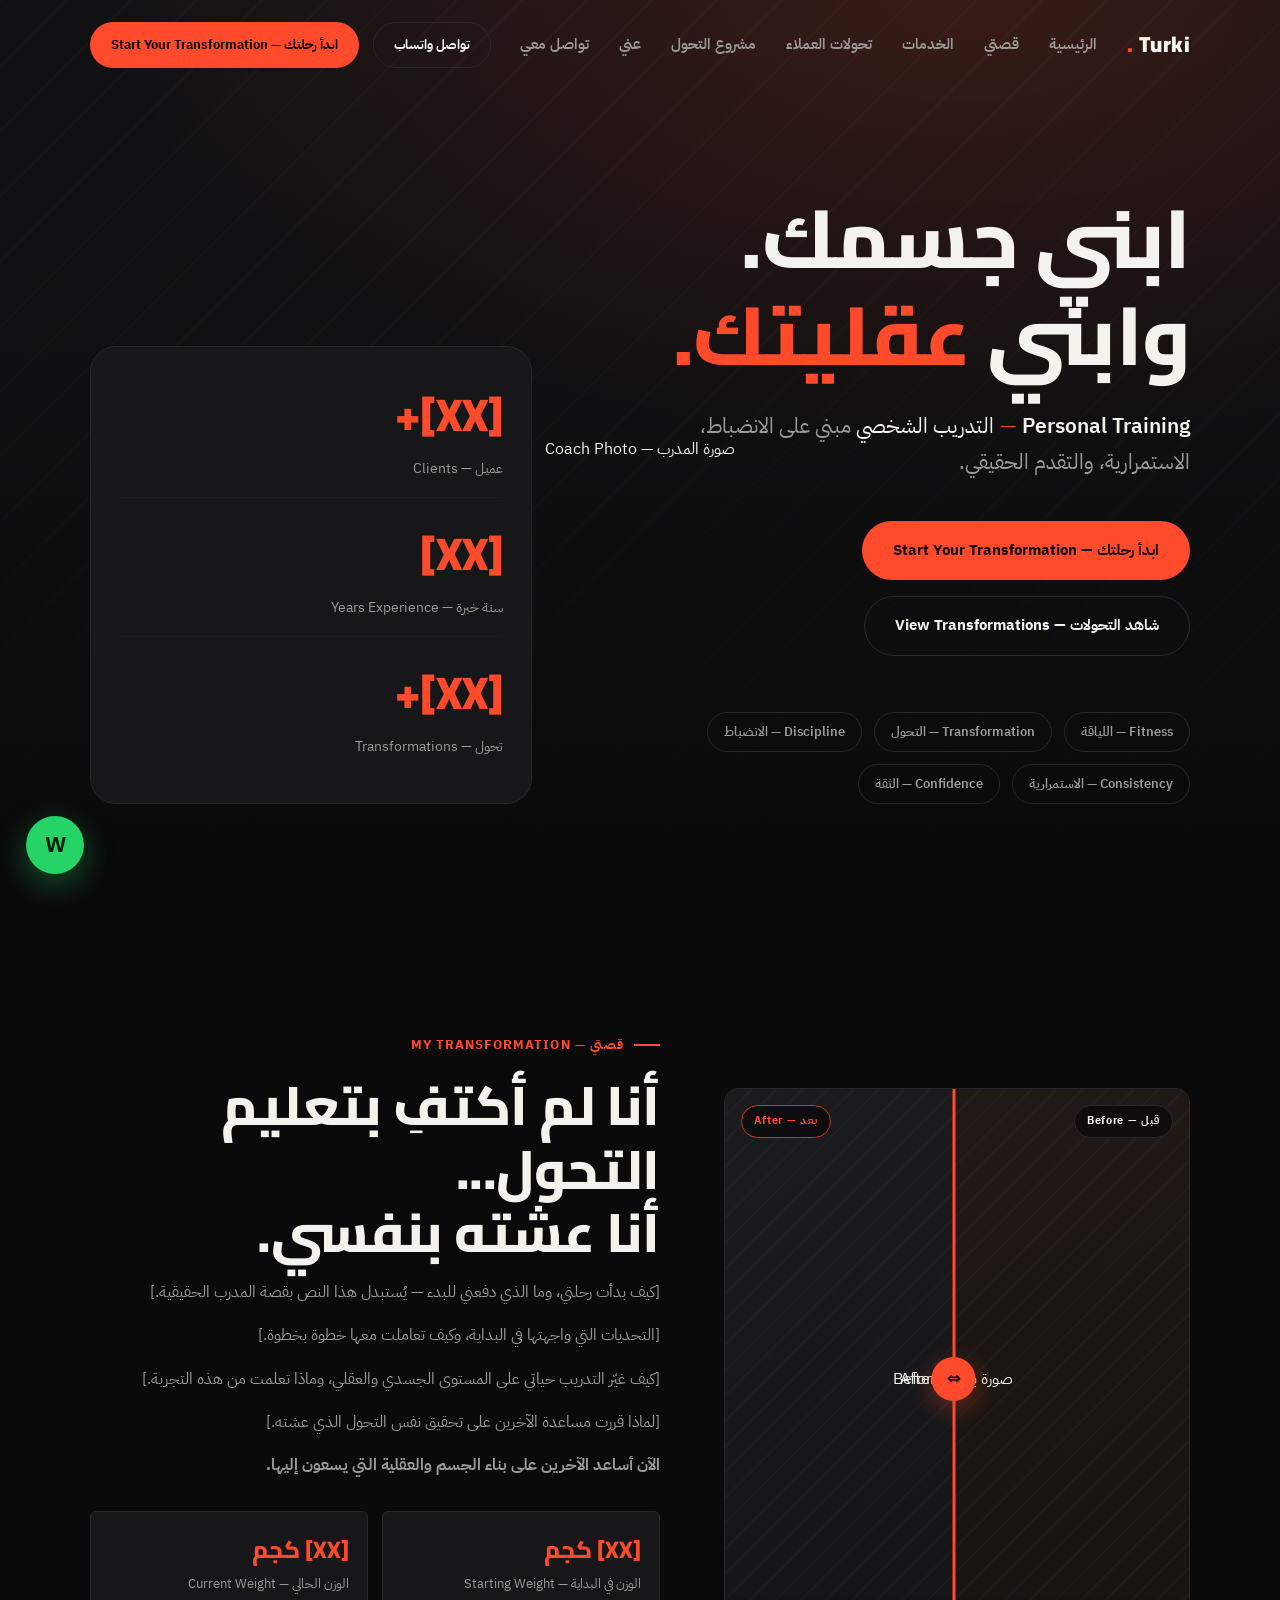
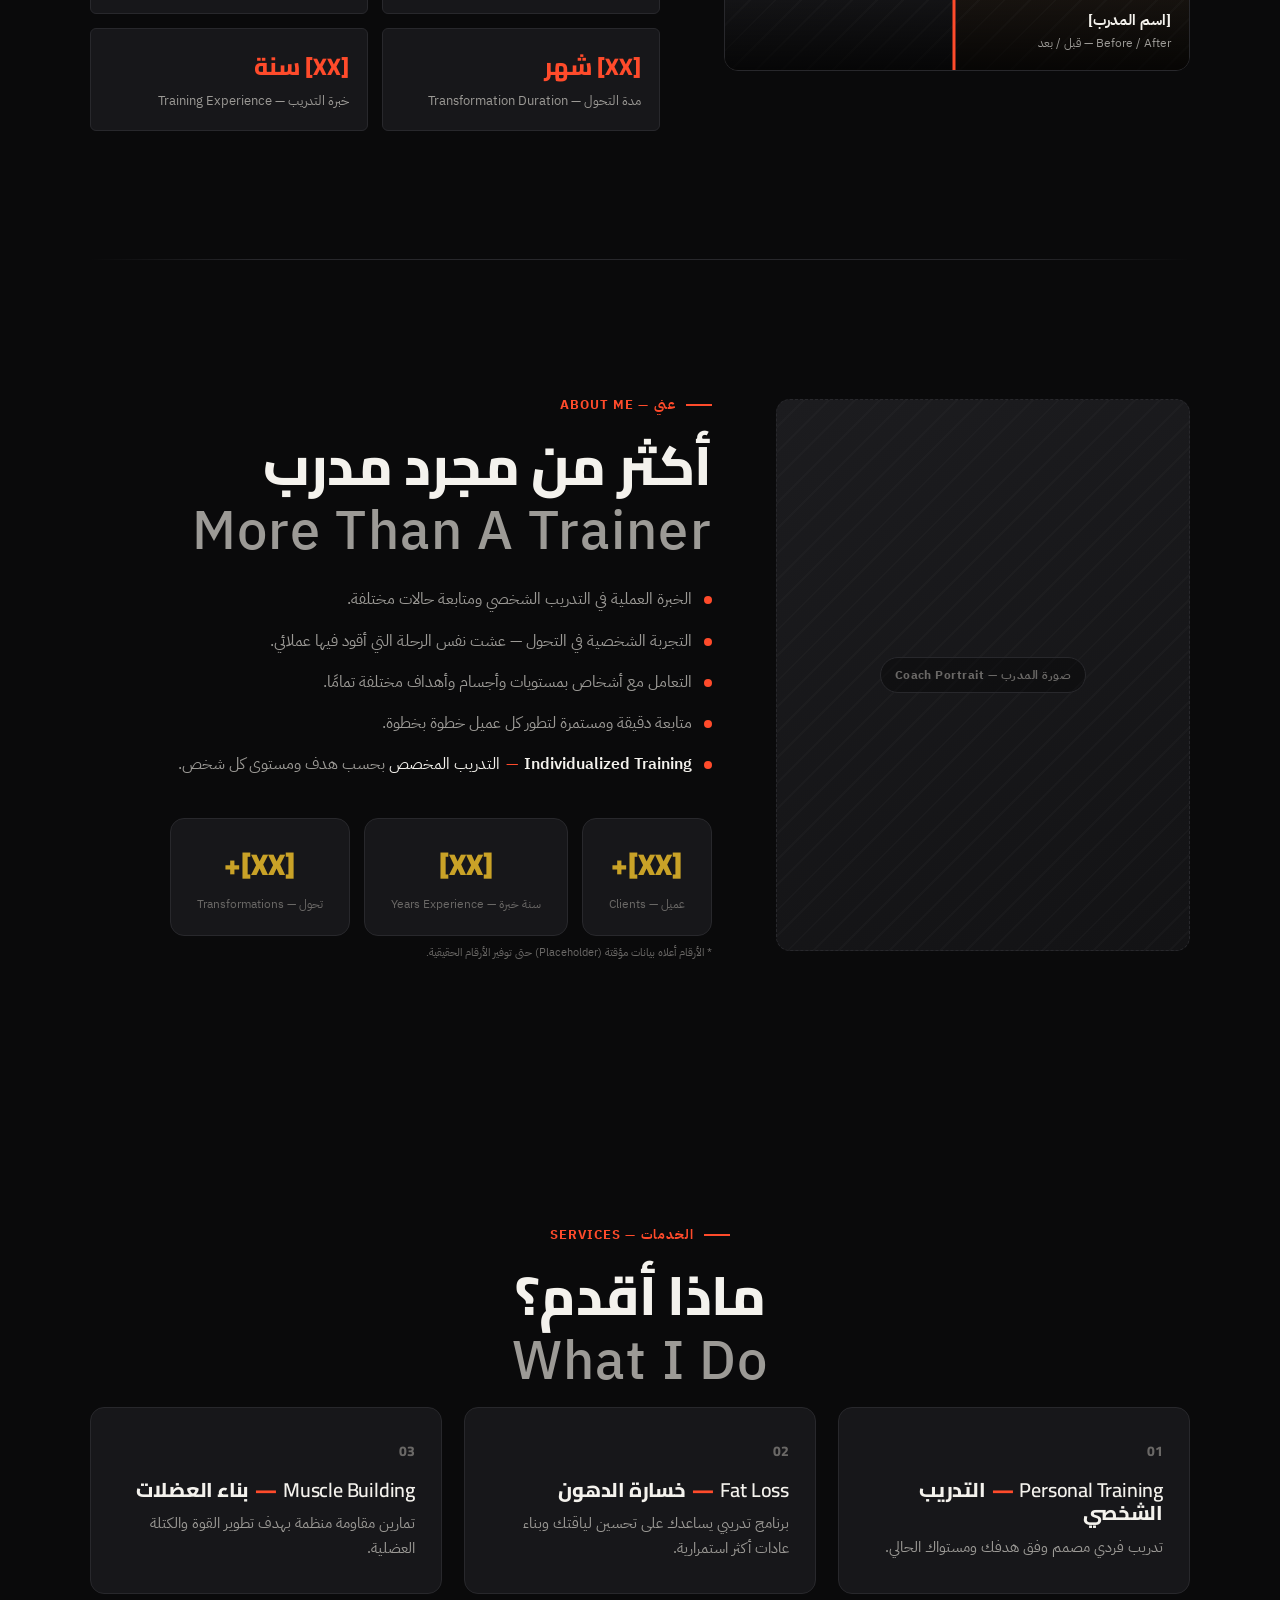
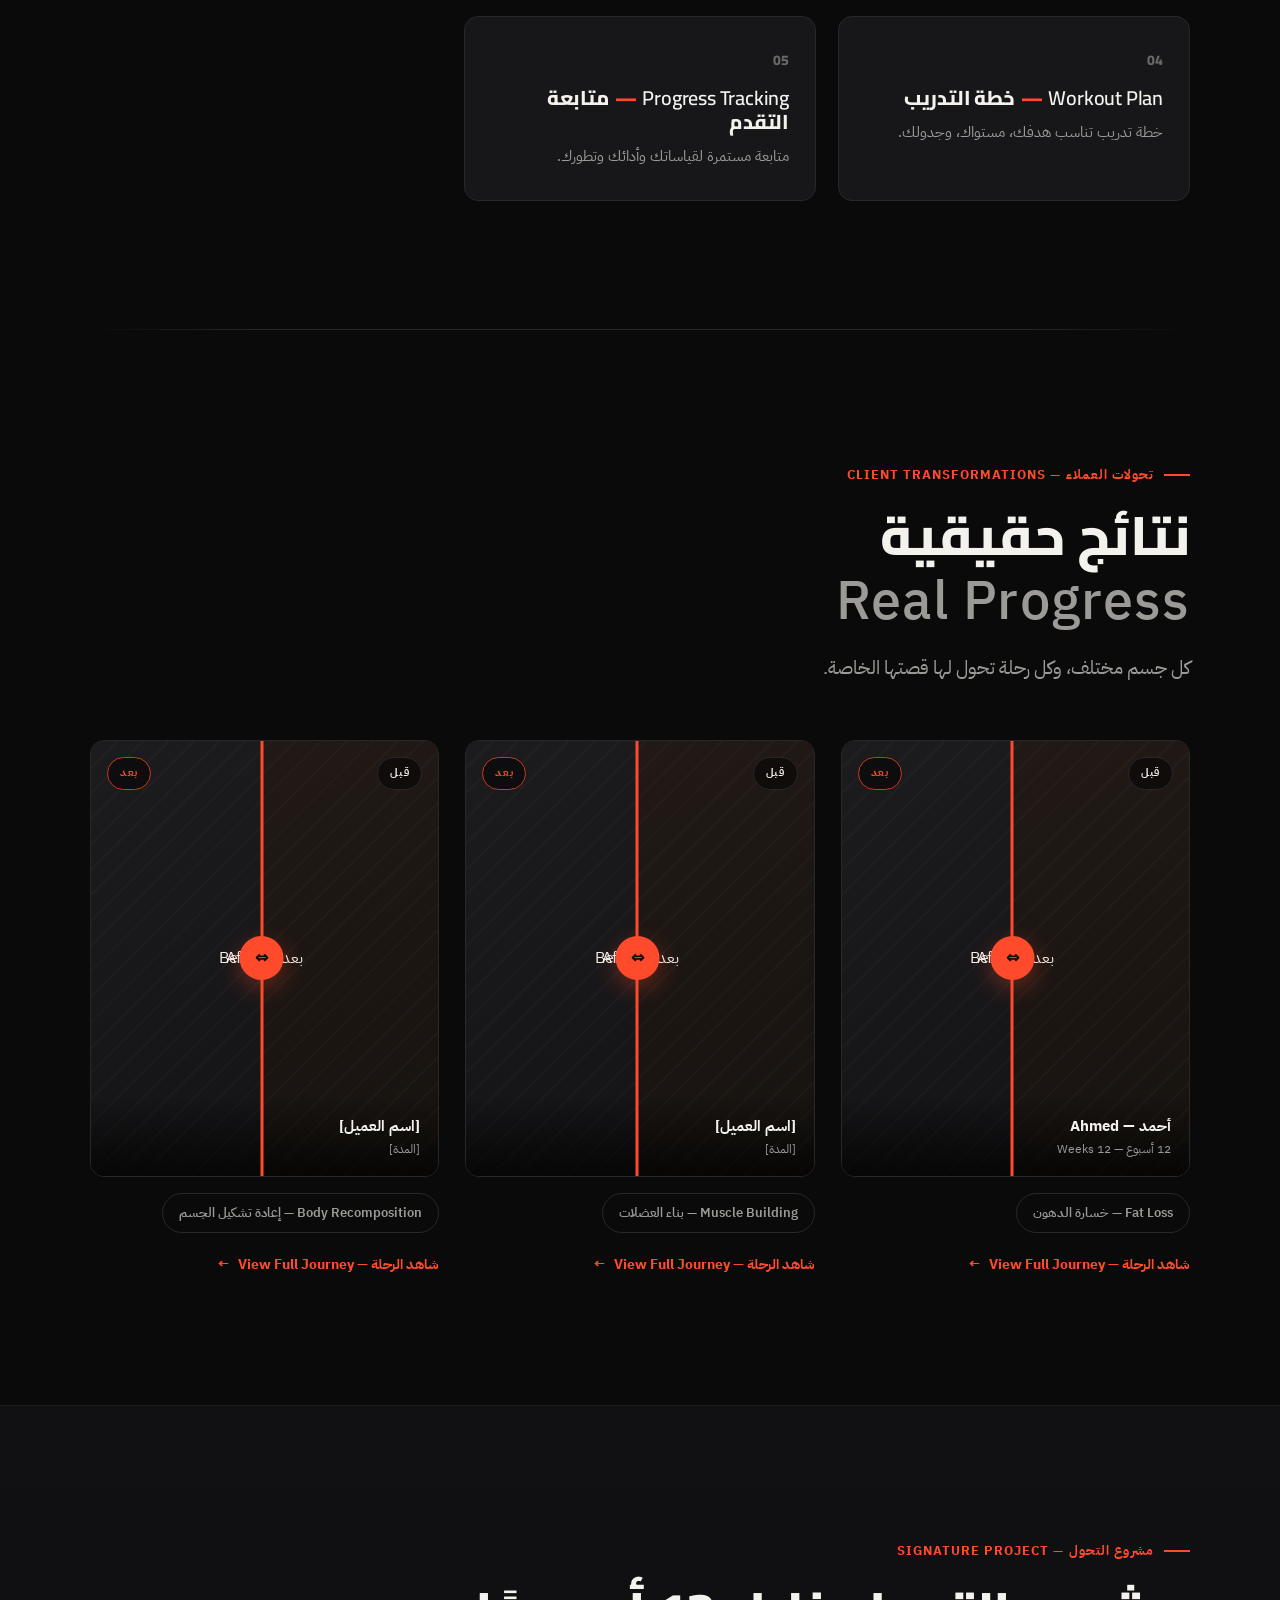
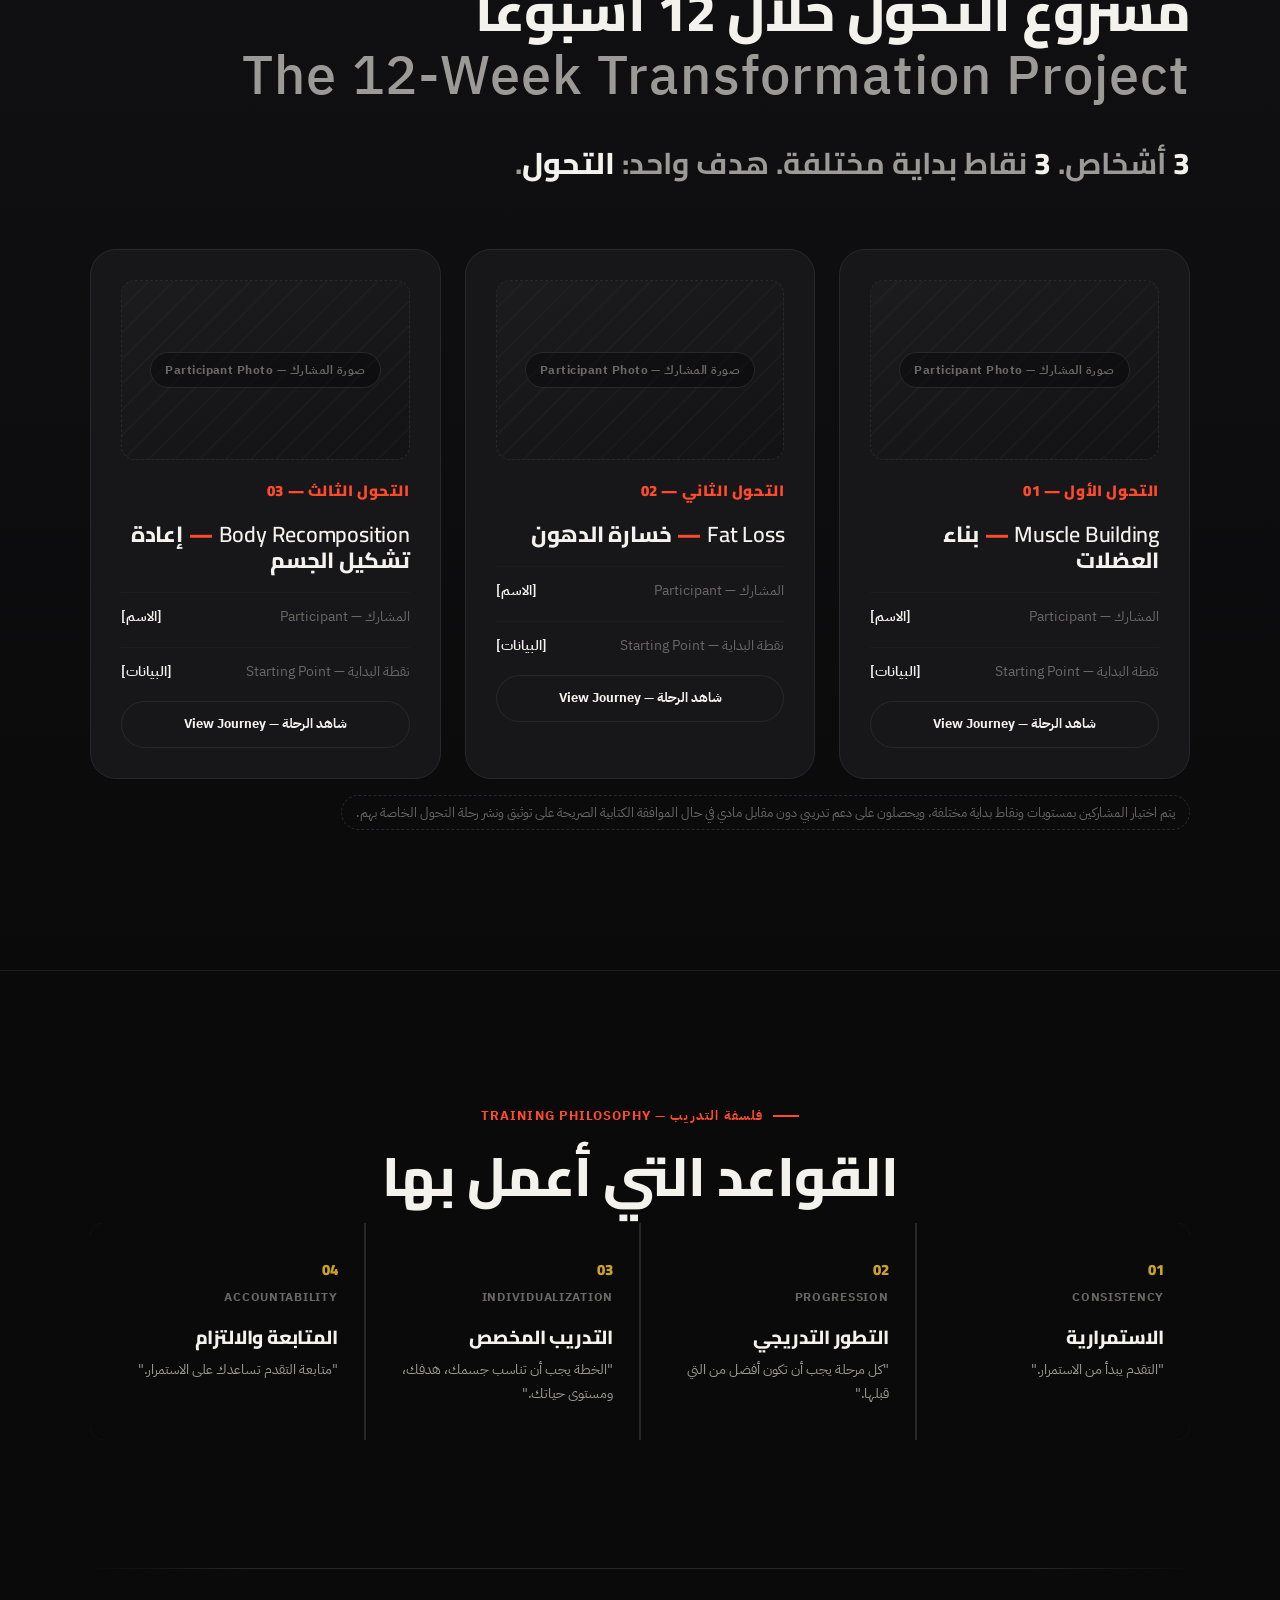
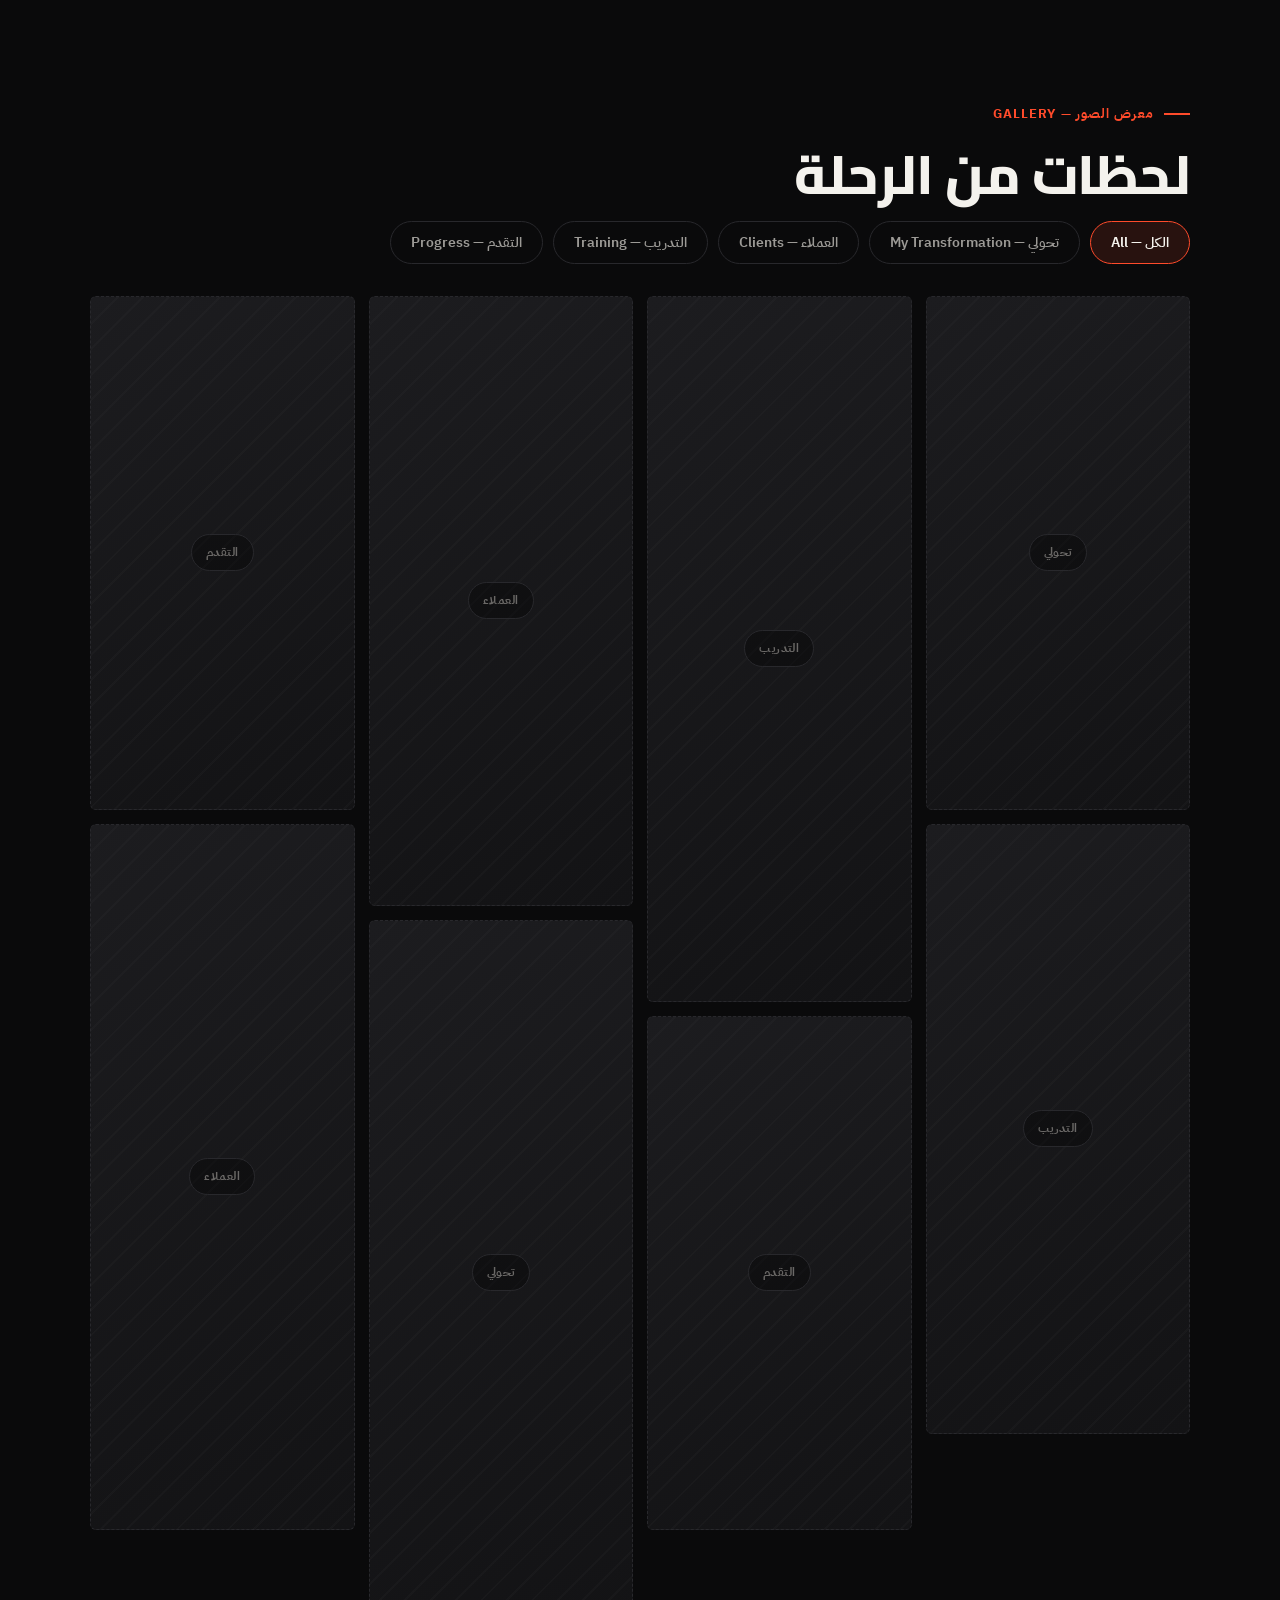
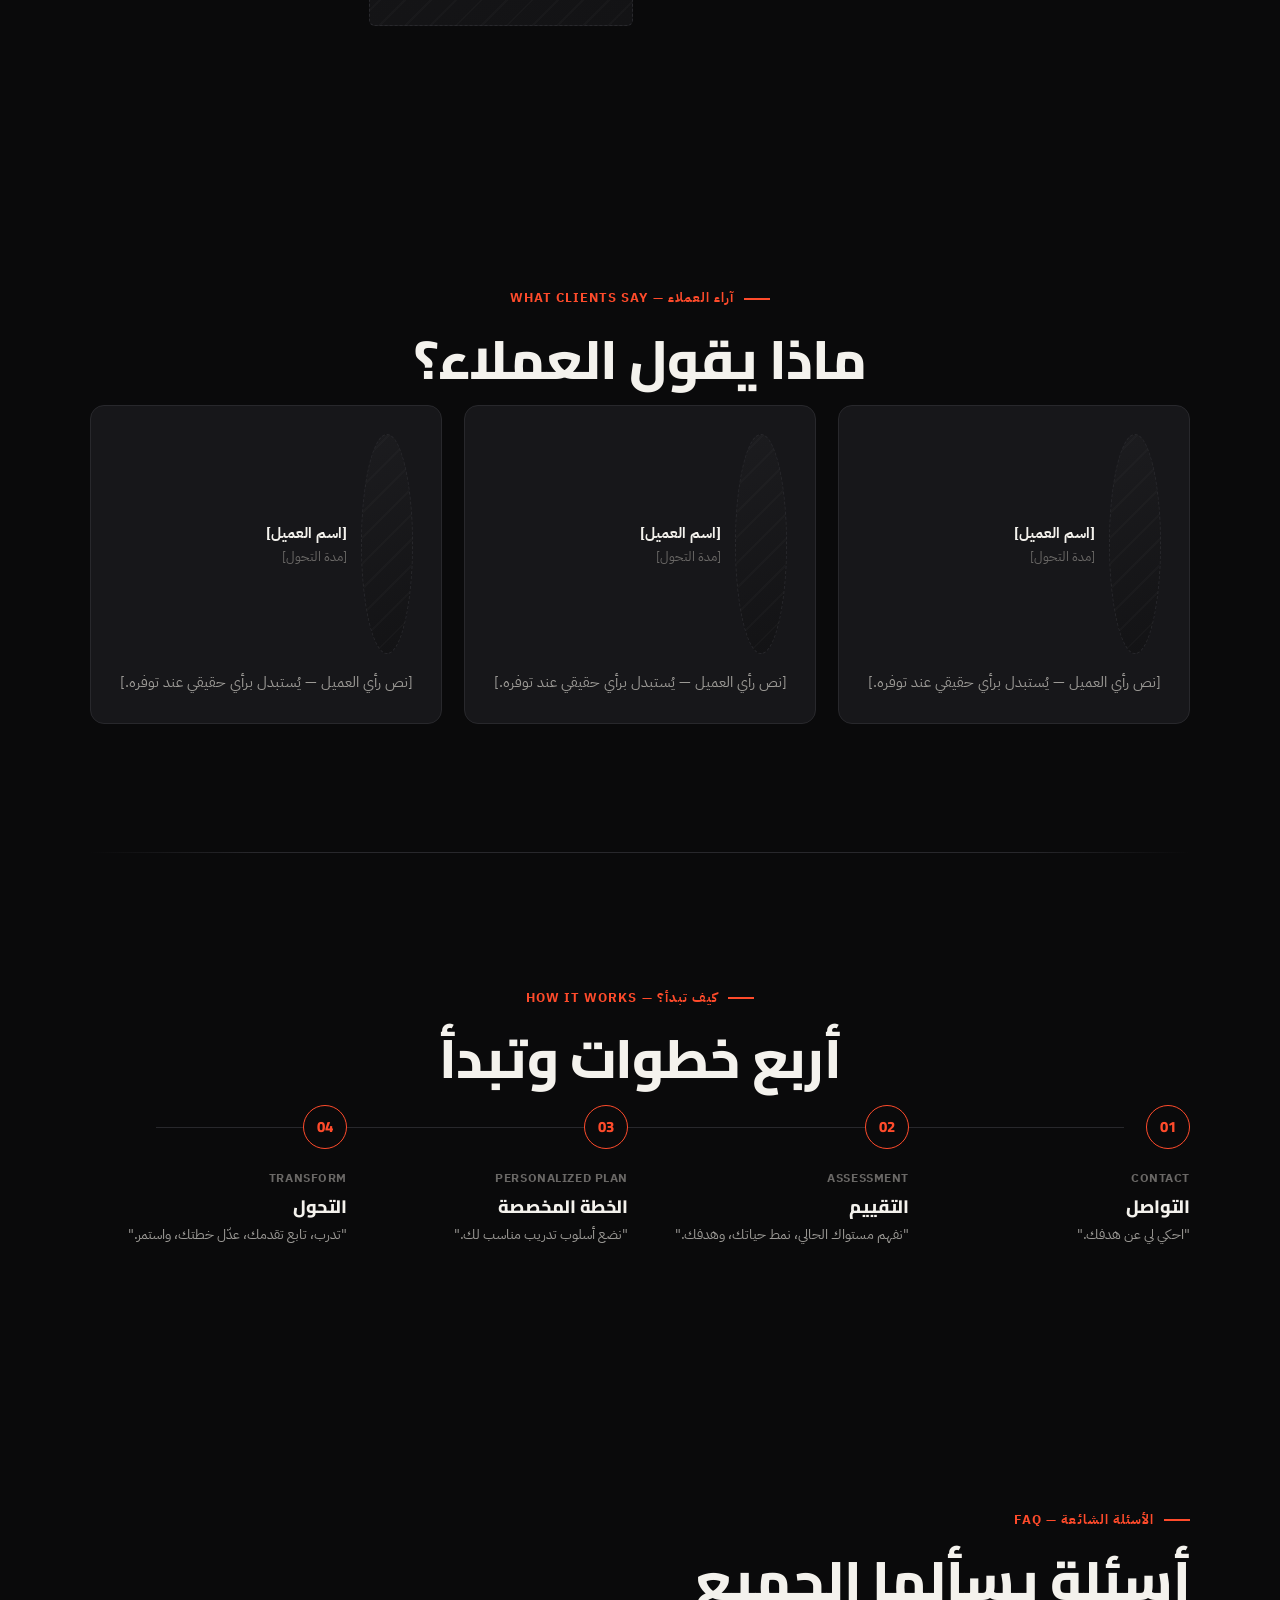
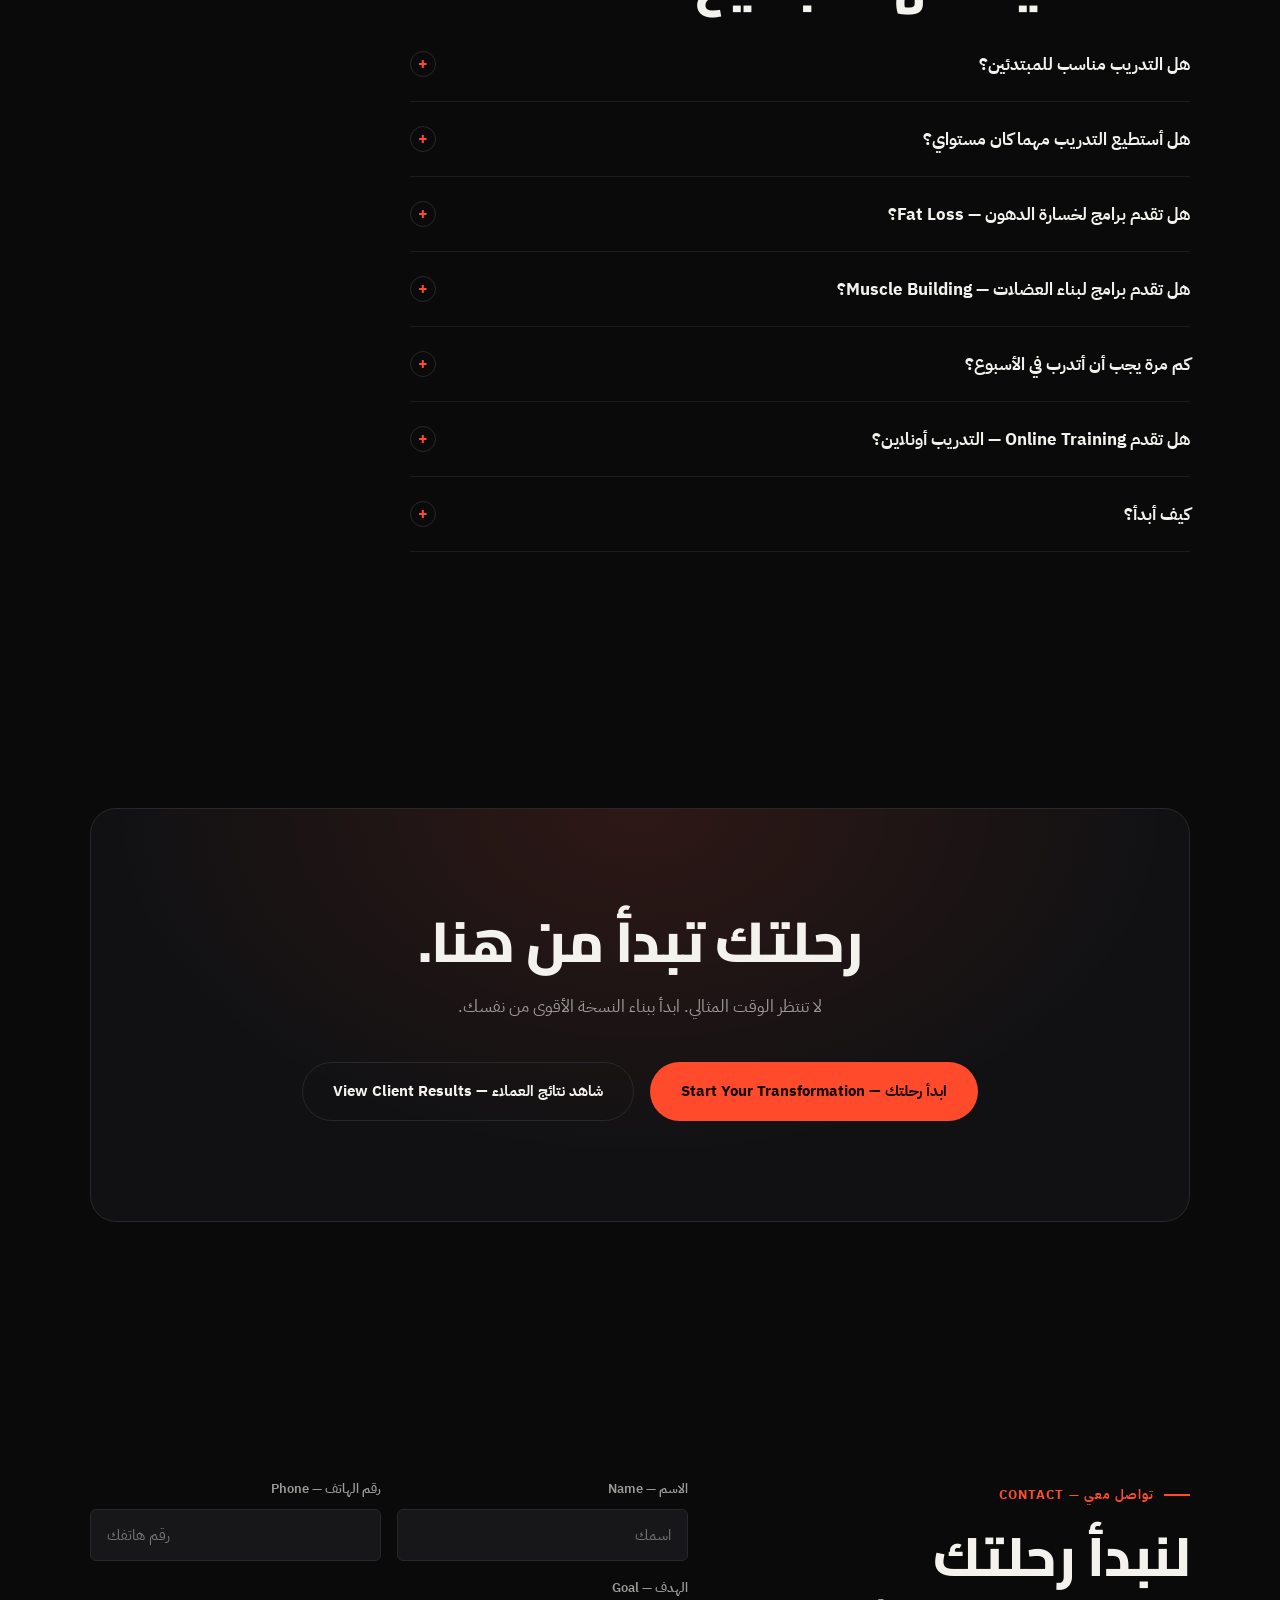
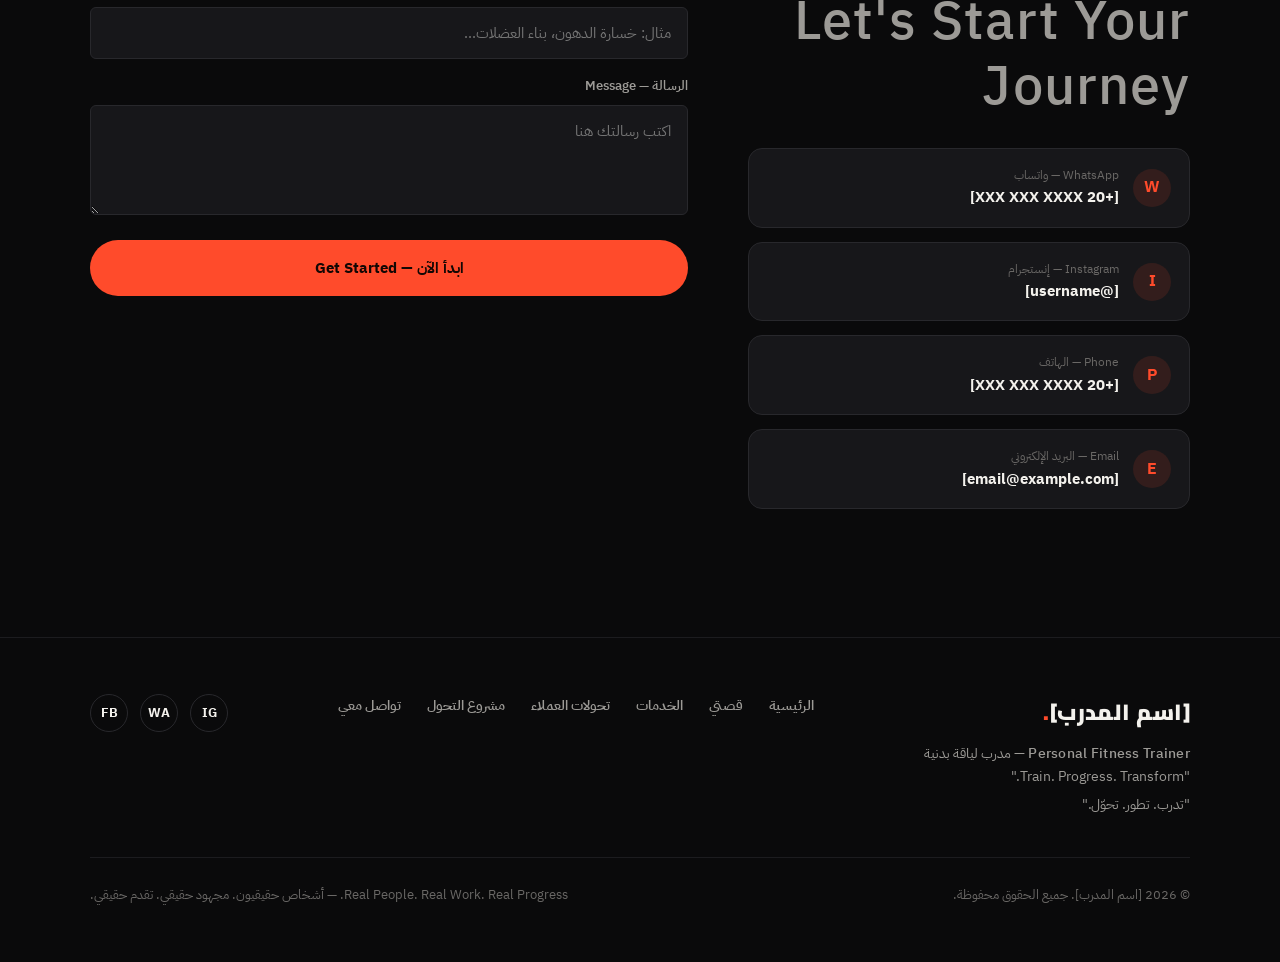
==== commit b91b7418: "Update index.html" ====
--- a/index.html
+++ b/index.html
@@ -3,7 +3,7 @@
 <head>
 <meta charset="UTF-8">
 <meta name="viewport" content="width=device-width, initial-scale=1.0">
-<title>[اسم المدرب] — Personal Fitness Trainer | مدرب لياقة بدنية</title>
+<title> Turki — Personal Fitness Trainer | مدرب لياقة بدنية</title>
 <link rel="stylesheet" href="styles.css">
 </head>
 <body>
@@ -11,7 +11,7 @@
 <!-- ================= NAV ================= -->
 <nav class="nav" id="mainNav">
   <div class="wrap">
-    <a href="#home" class="logo">[اسم المدرب]<span class="dot">.</span></a>
+    <a href="#home" class="logo"> Turki <span class="dot">.</span></a>
     <div class="nav-links">
       <a href="#home">الرئيسية</a>
       <a href="#story">قصتي</a>
@@ -462,7 +462,11 @@
           <a href="#" class="channel"><span class="ic">E</span><div><div class="lbl">Email — البريد الإلكتروني</div><div class="val">[email@example.com]</div></div></a>
         </div>
       </div>
-      <form class="form reveal" name="training-form" method="POST" data-netlify="true">
+      <form
+  class="form reveal"
+  action="https://formspree.io/f/mbgrolwb"
+  method="POST"
+>
 
   <input type="hidden" name="form-name" value="training-form">
 
--- a/styles.css
+++ b/styles.css
@@ -565,3 +565,34 @@
   display:inline-block; font-size:12.5px; color: var(--text-faint);
   border:1px dashed var(--border); border-radius: 999px; padding: 6px 14px; margin-top: 16px;
 }
+
+/* ============================================================
+   SMALL-PHONE REFINEMENTS (≤480px)
+   Tightens spacing and stacks actions so nothing crowds or
+   overflows on narrow screens (iPhone SE and similar).
+   ============================================================ */
+@media (max-width: 480px){
+  :root{ --section-y: 56px; }
+  .wrap{ padding-inline: 16px; }
+
+  .hero{ padding-top: 108px; }
+  .hero-actions, .final-actions{ flex-direction: column; align-items: stretch; }
+  .hero-actions .btn, .final-actions .btn{ width: 100%; }
+  .hero-stat-card{ padding: 20px; }
+
+  .btn{ padding: 14px 22px; font-size: 14px; }
+
+  .service-grid, .client-grid, .project-grid, .testi-grid{ gap: 16px; }
+  .gallery-grid{ grid-template-columns: 1fr 1fr; gap: 10px; }
+
+  .mt-stats, .form-row{ grid-template-columns: 1fr 1fr; }
+
+  .final-cta{ padding: 44px 20px; }
+  .contact-channels{ gap: 10px; }
+  .channel{ padding: 13px 14px; }
+
+  .wa-float{ width: 50px; height: 50px; bottom: 18px; left: 18px; font-size: 18px; }
+
+  .foot-top{ flex-direction: column; gap: 26px; }
+  .foot-bottom{ flex-direction: column; align-items: flex-start; gap: 8px; }
+}
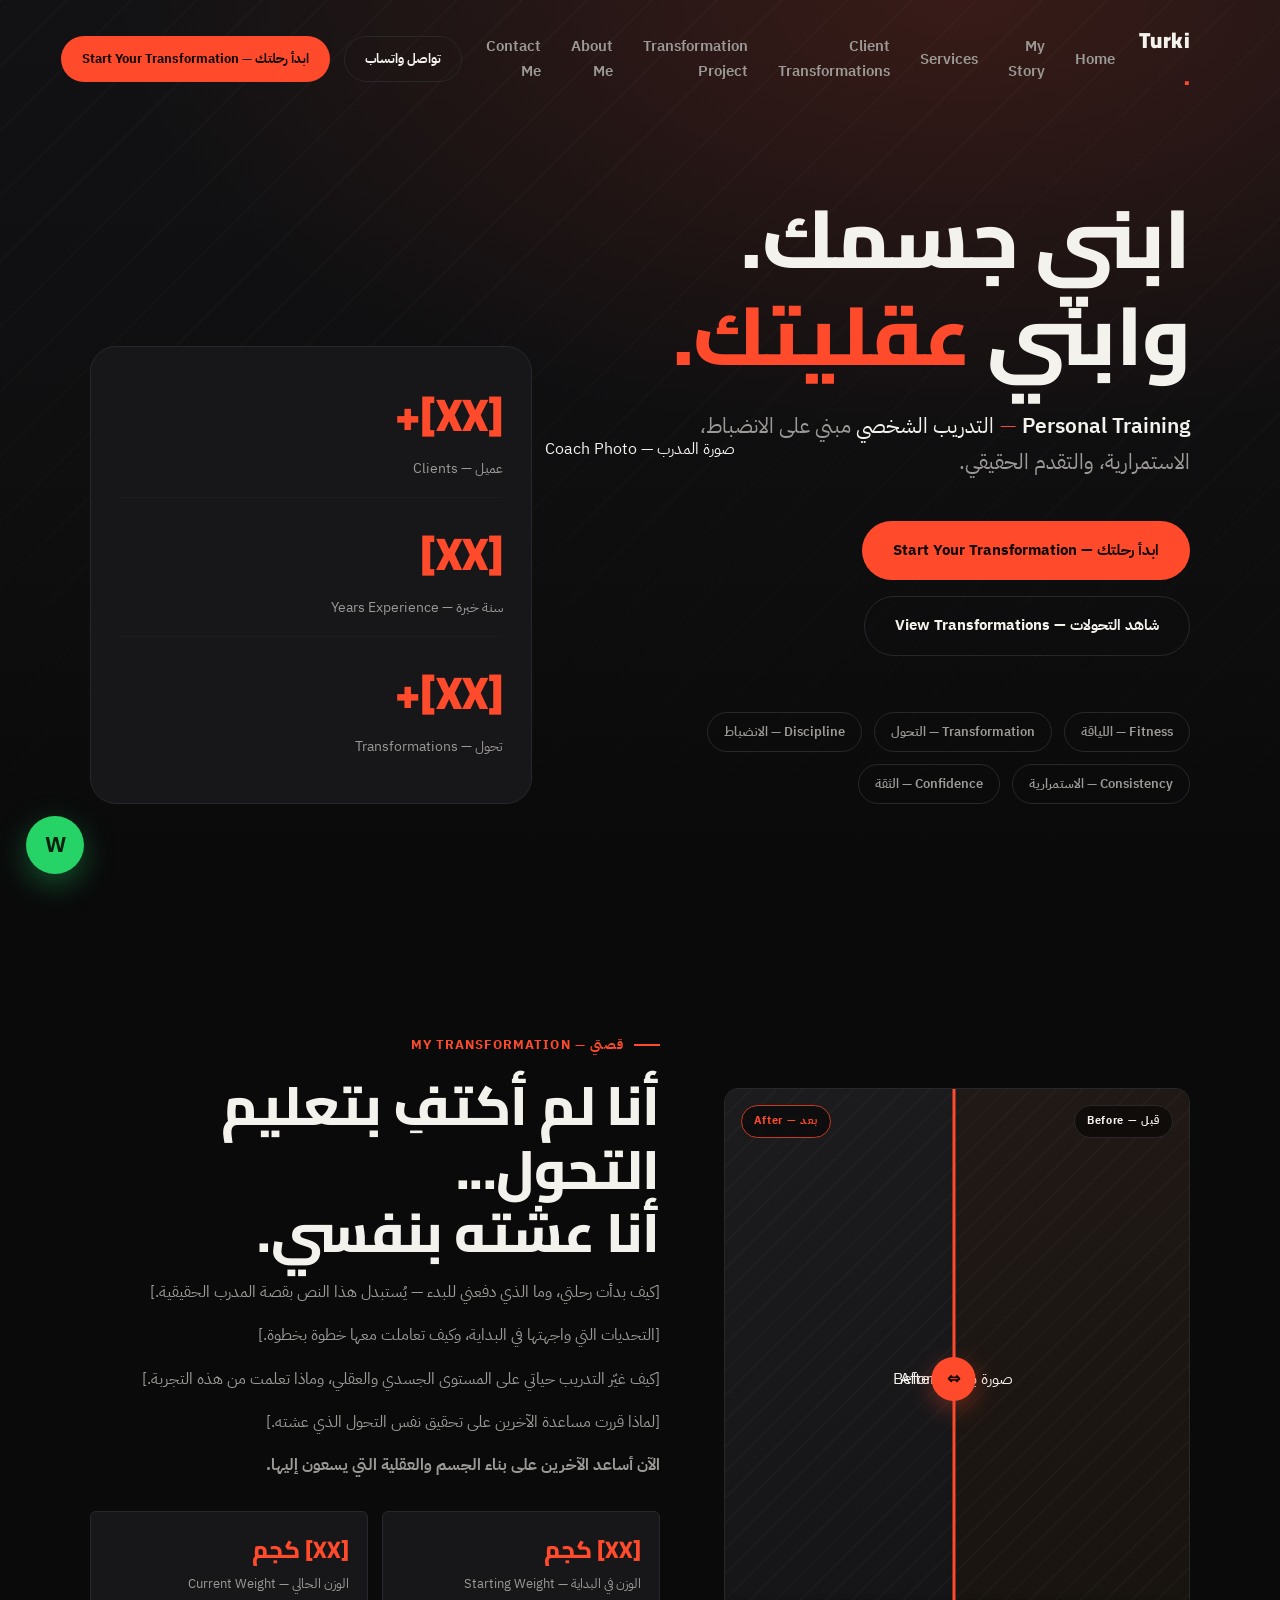
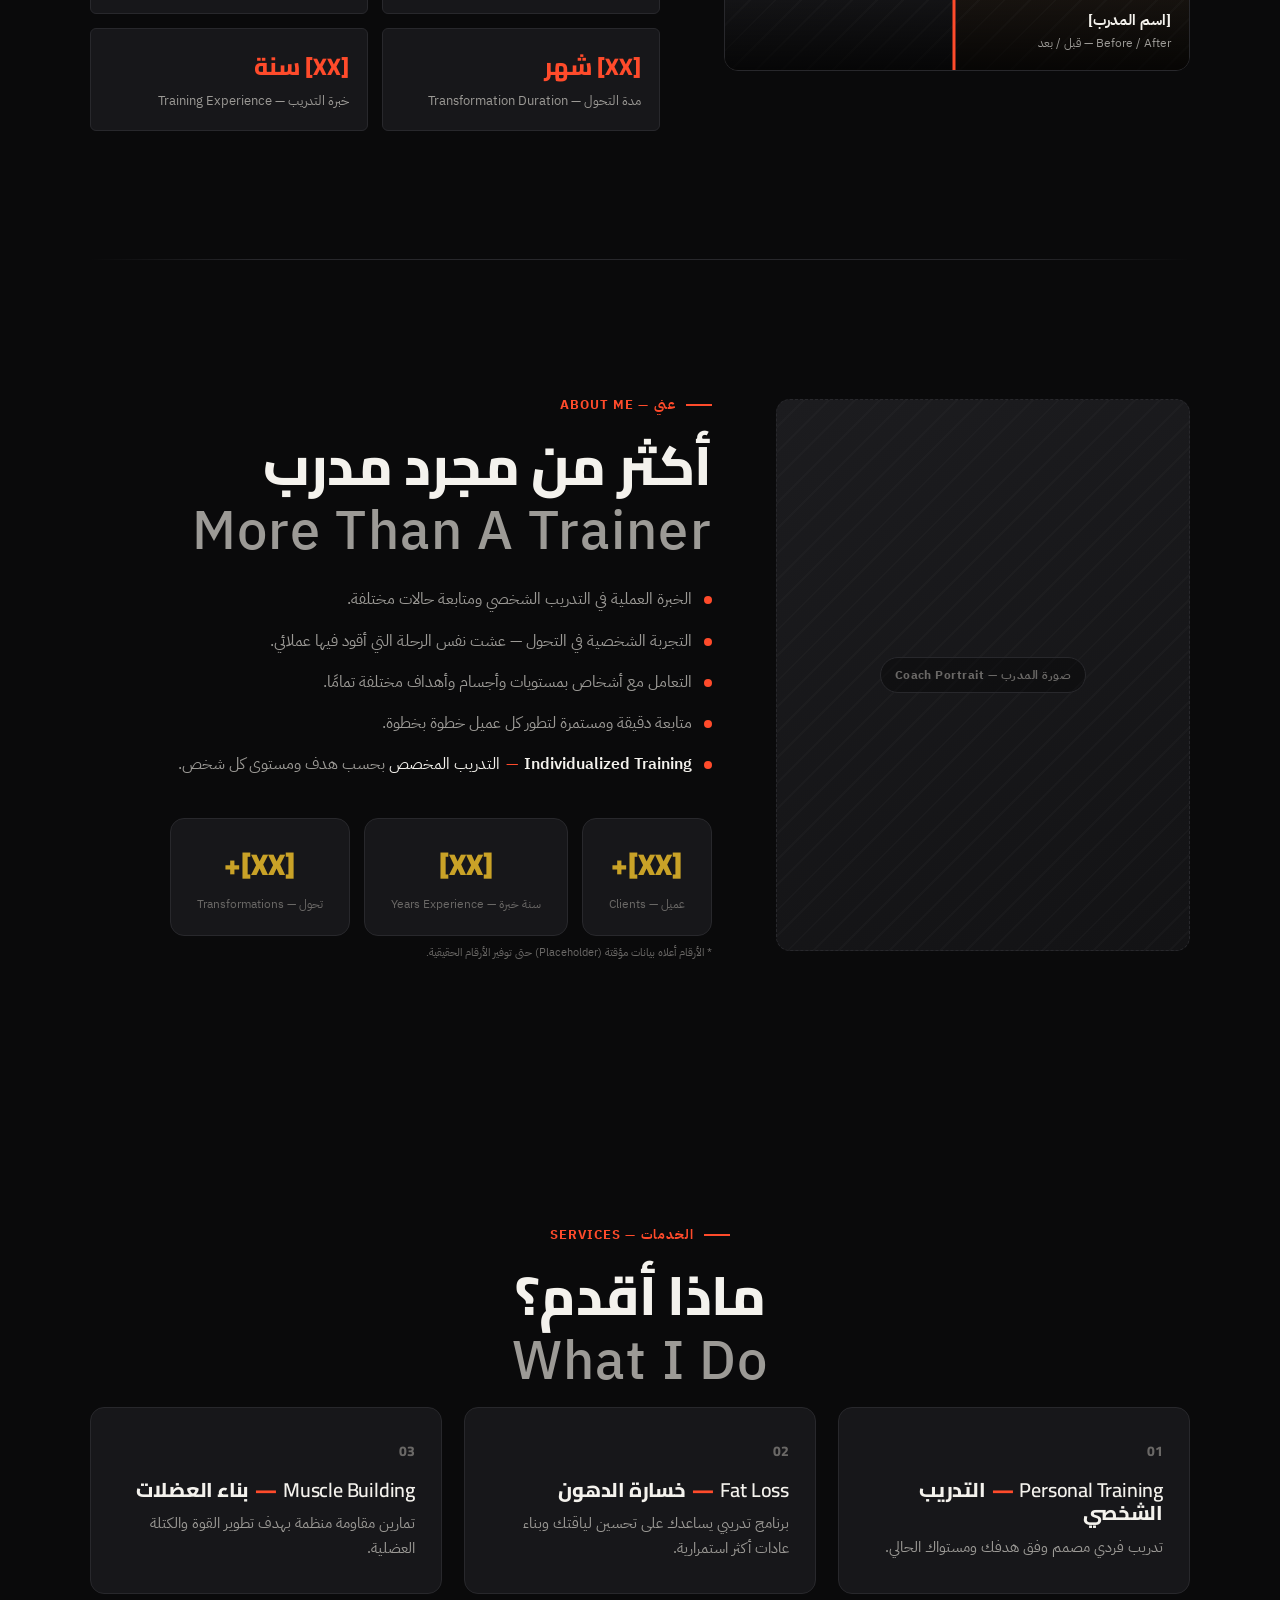
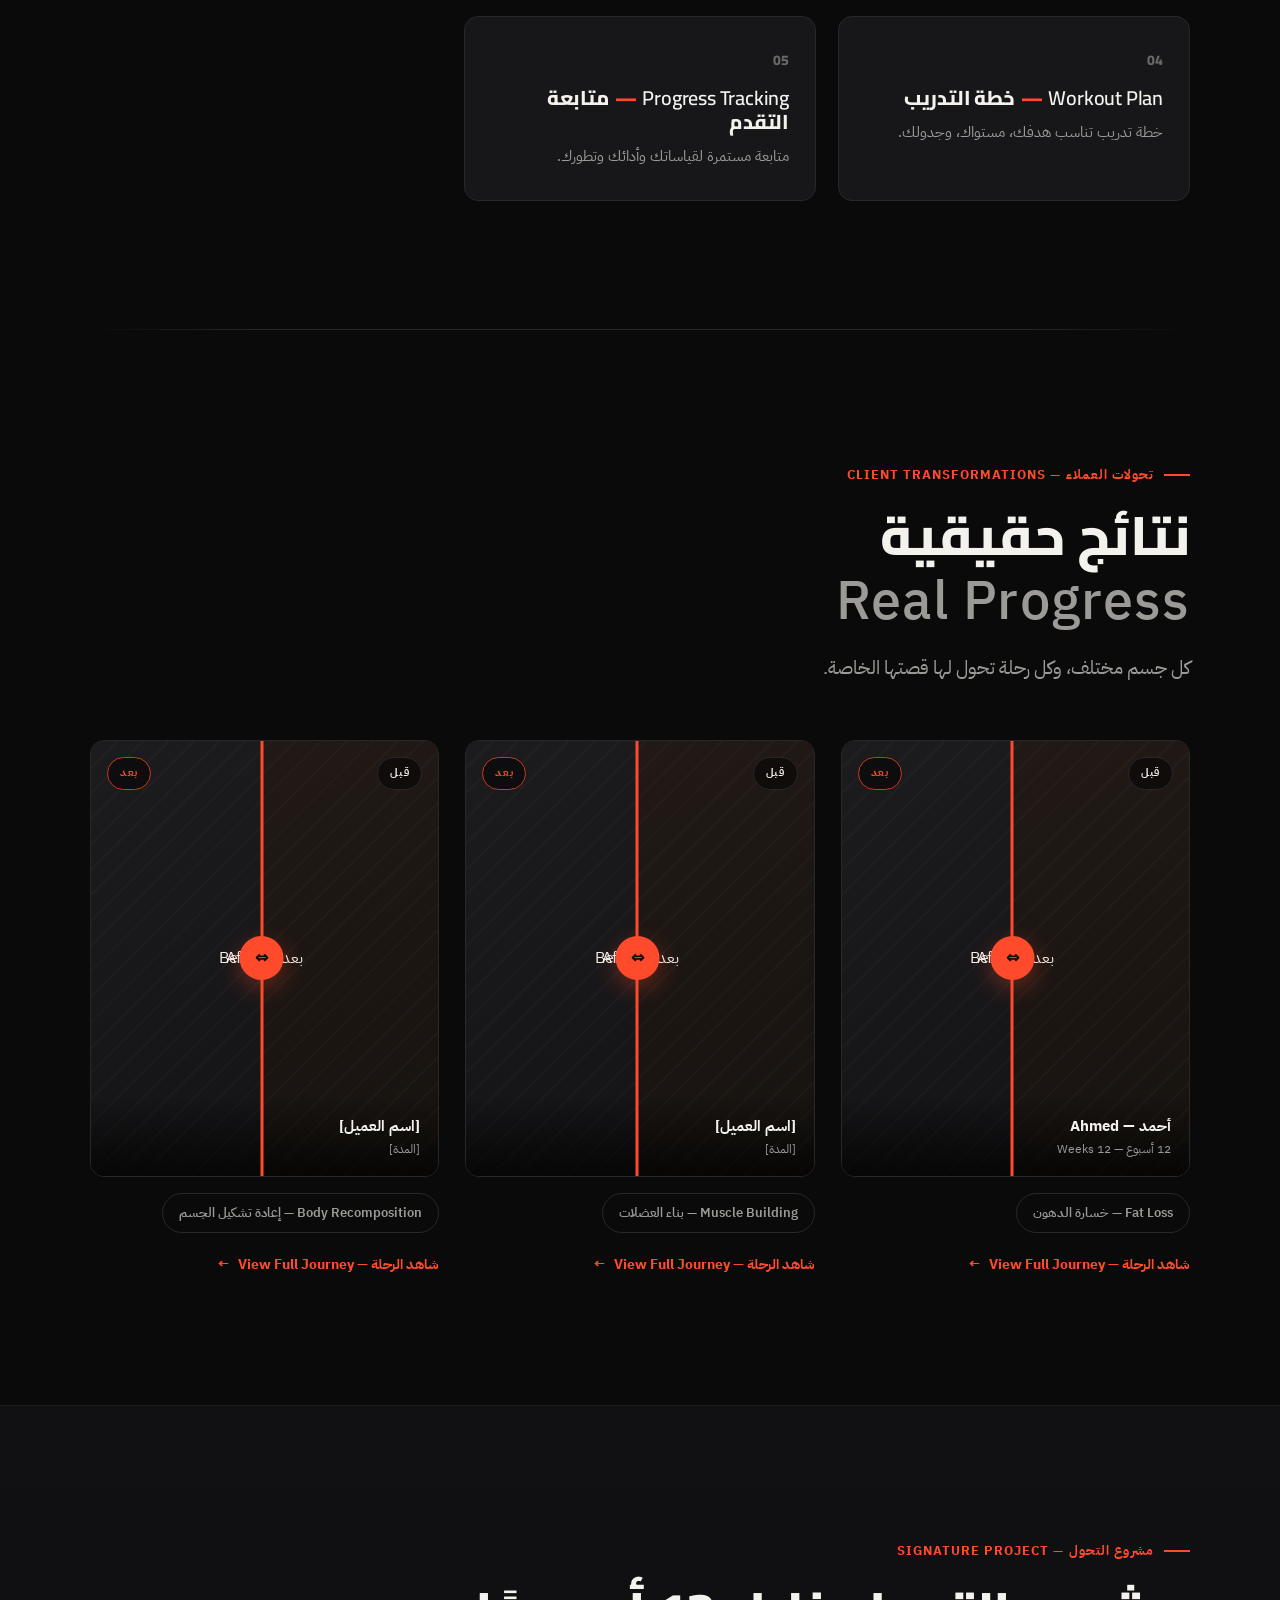
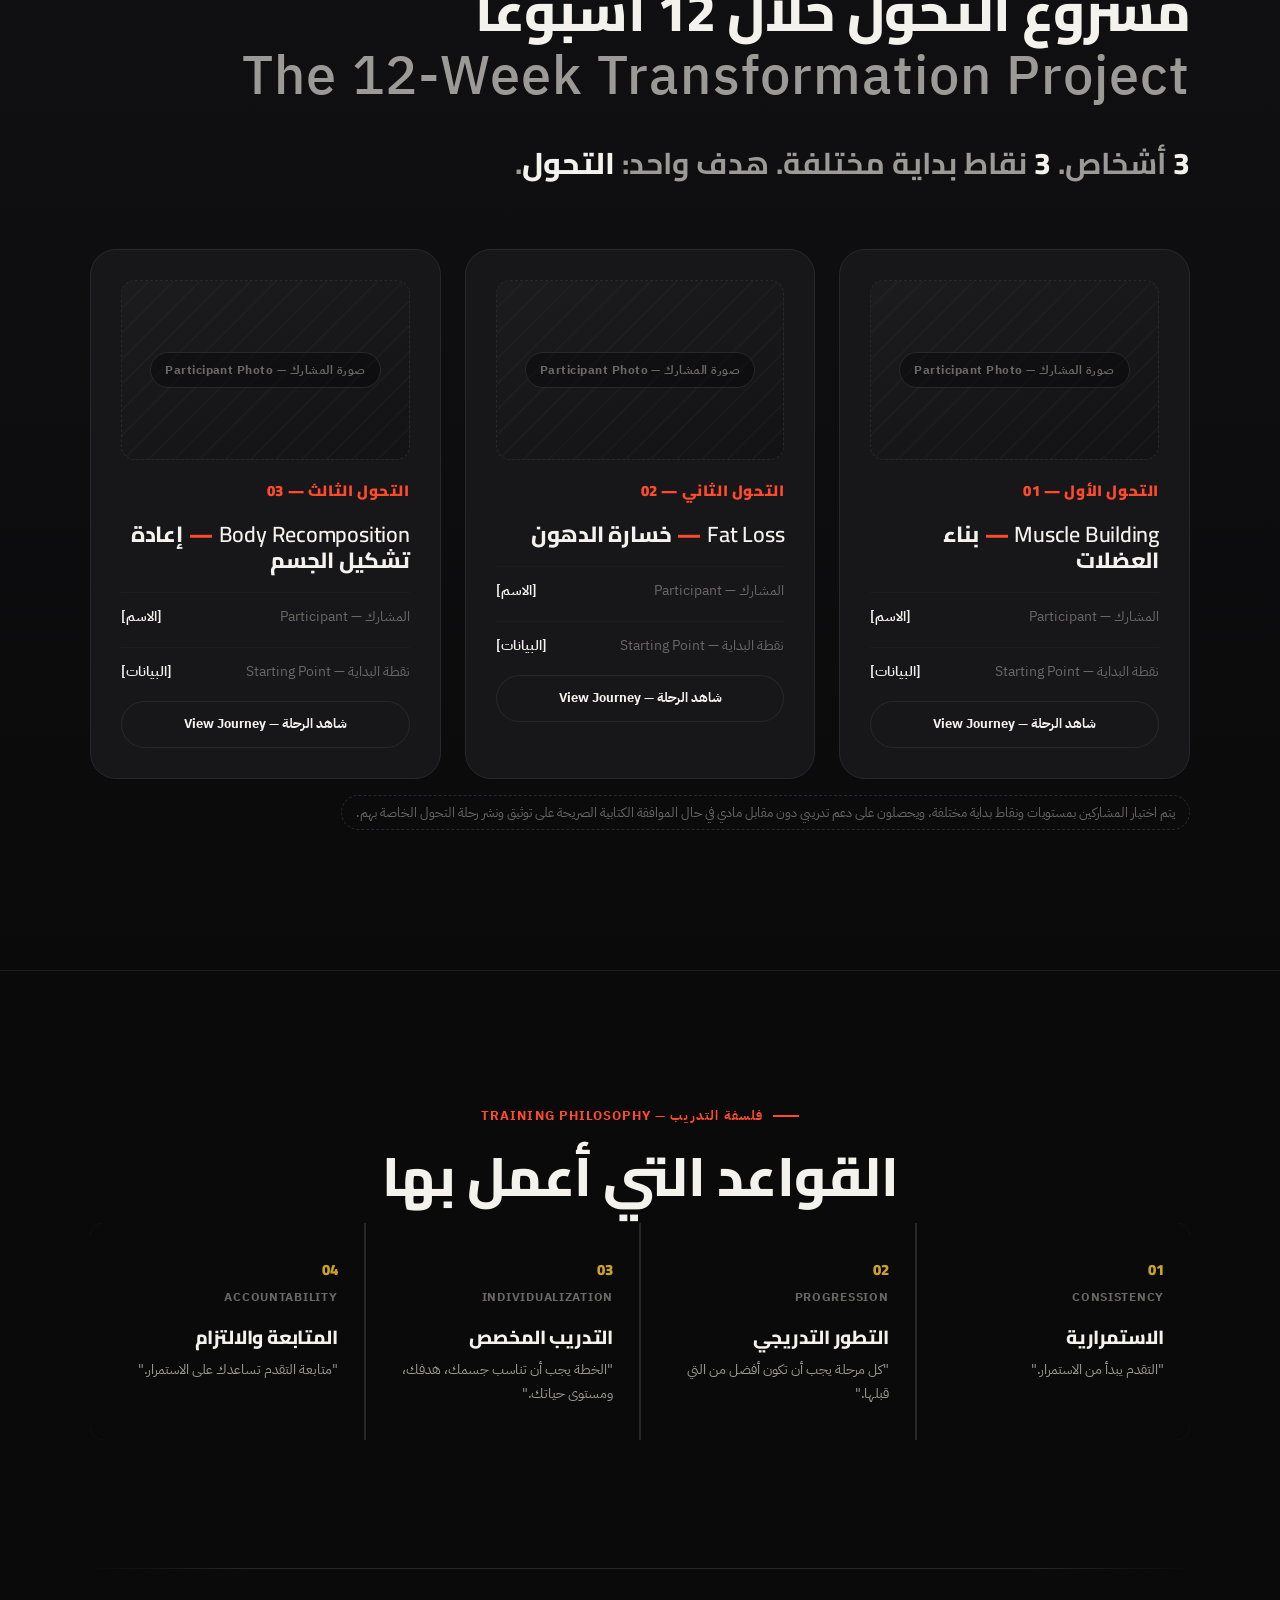
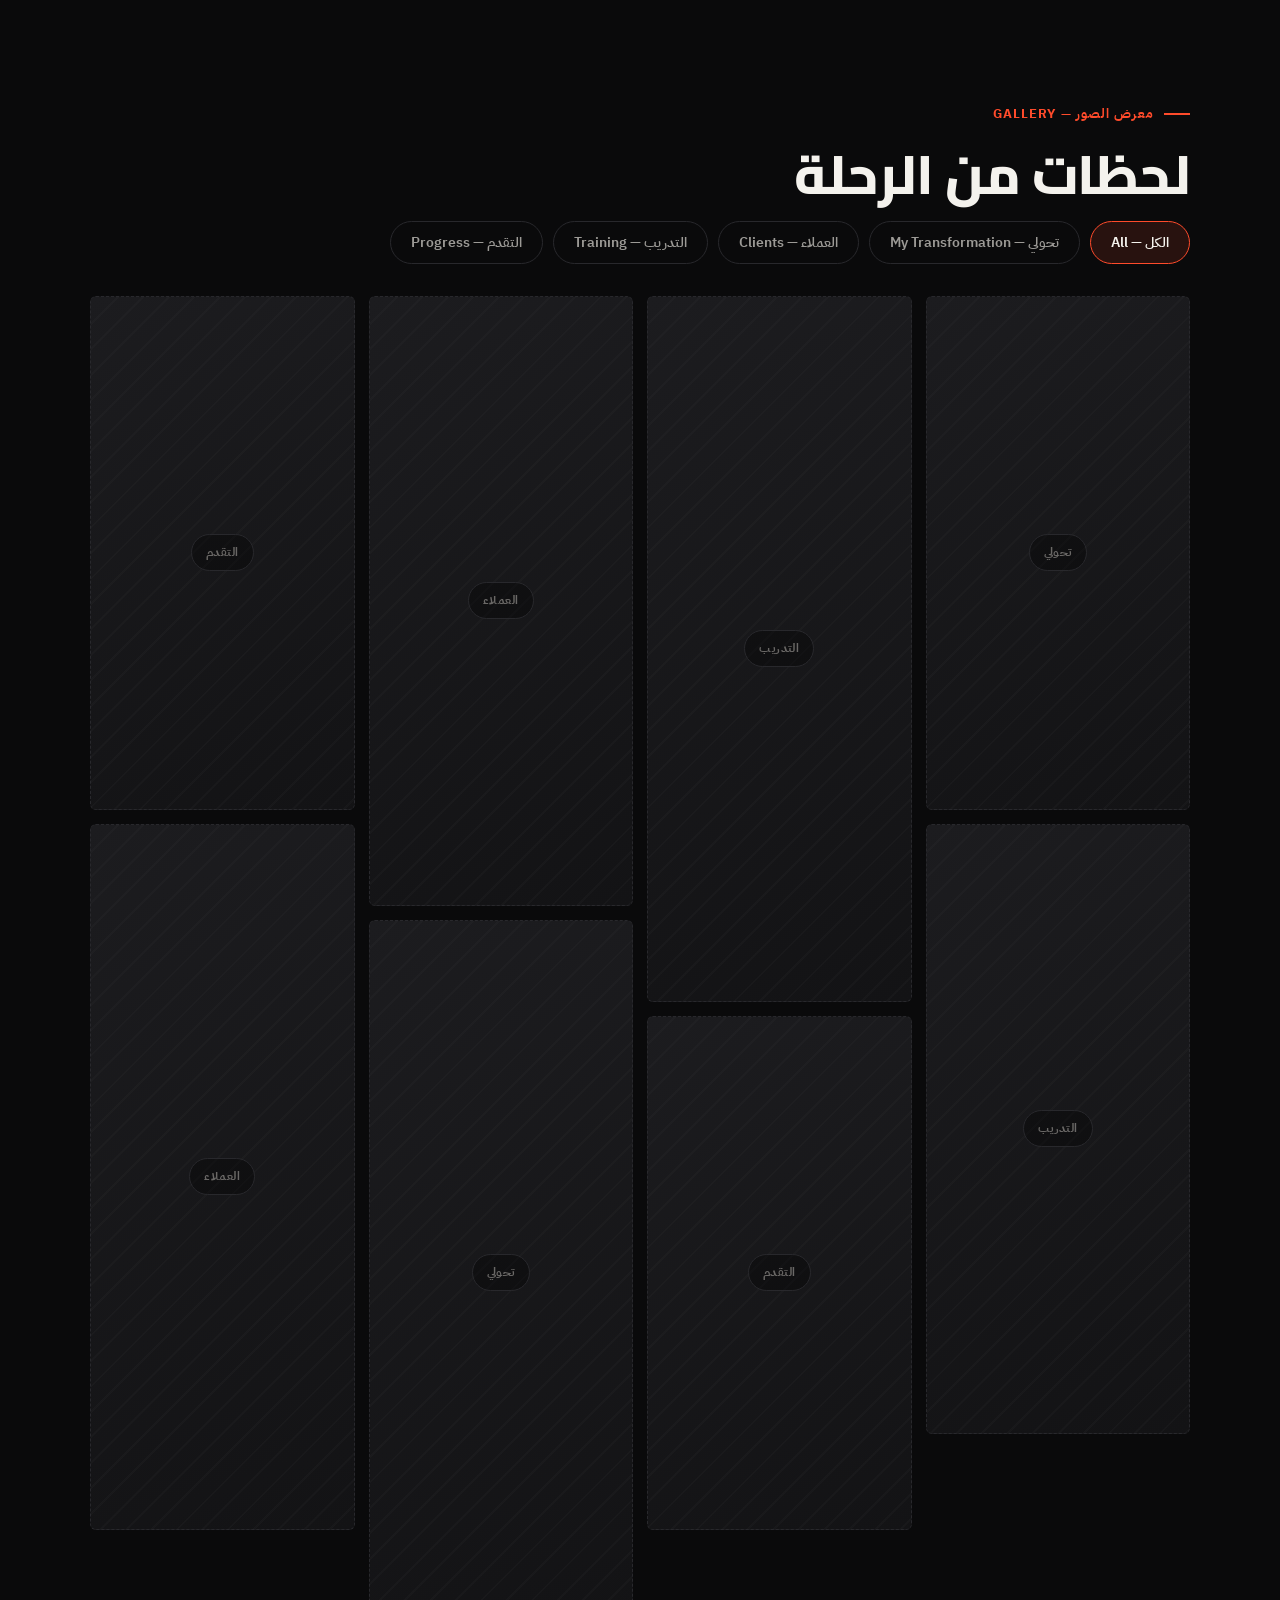
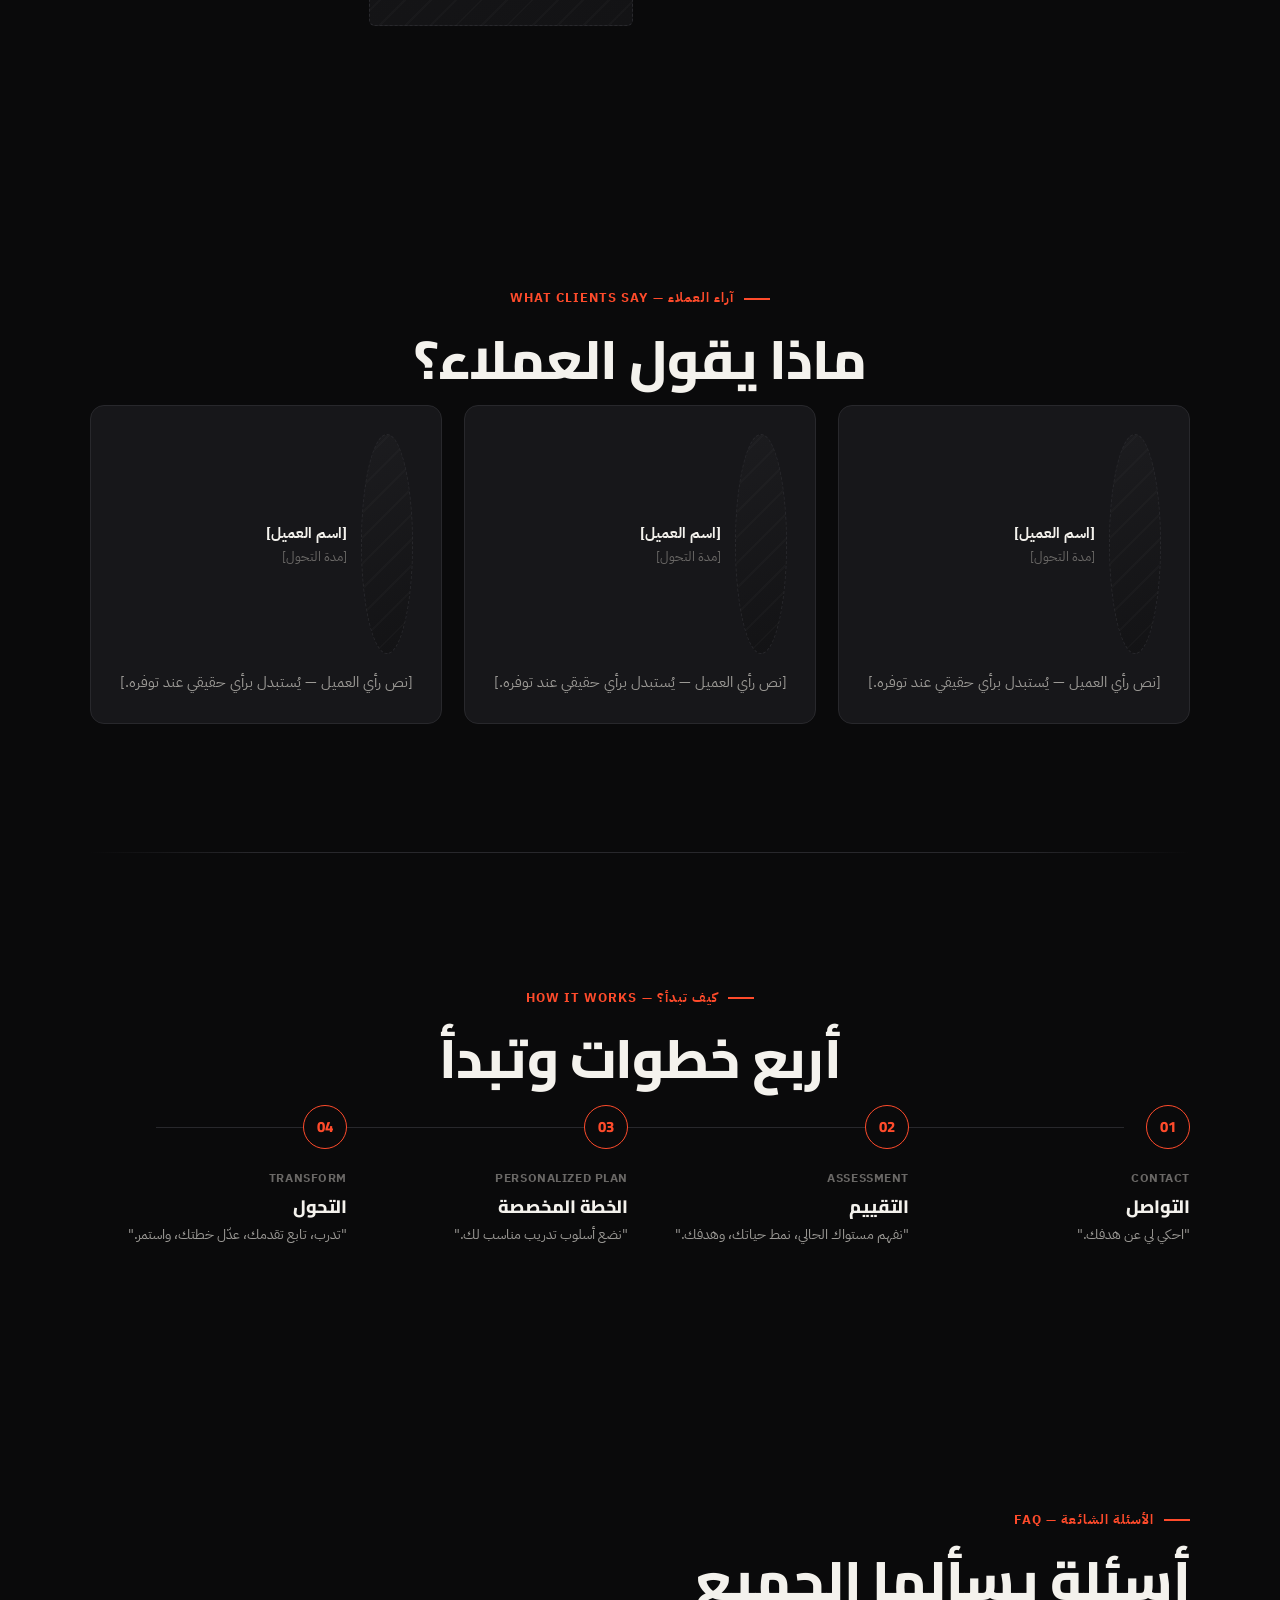
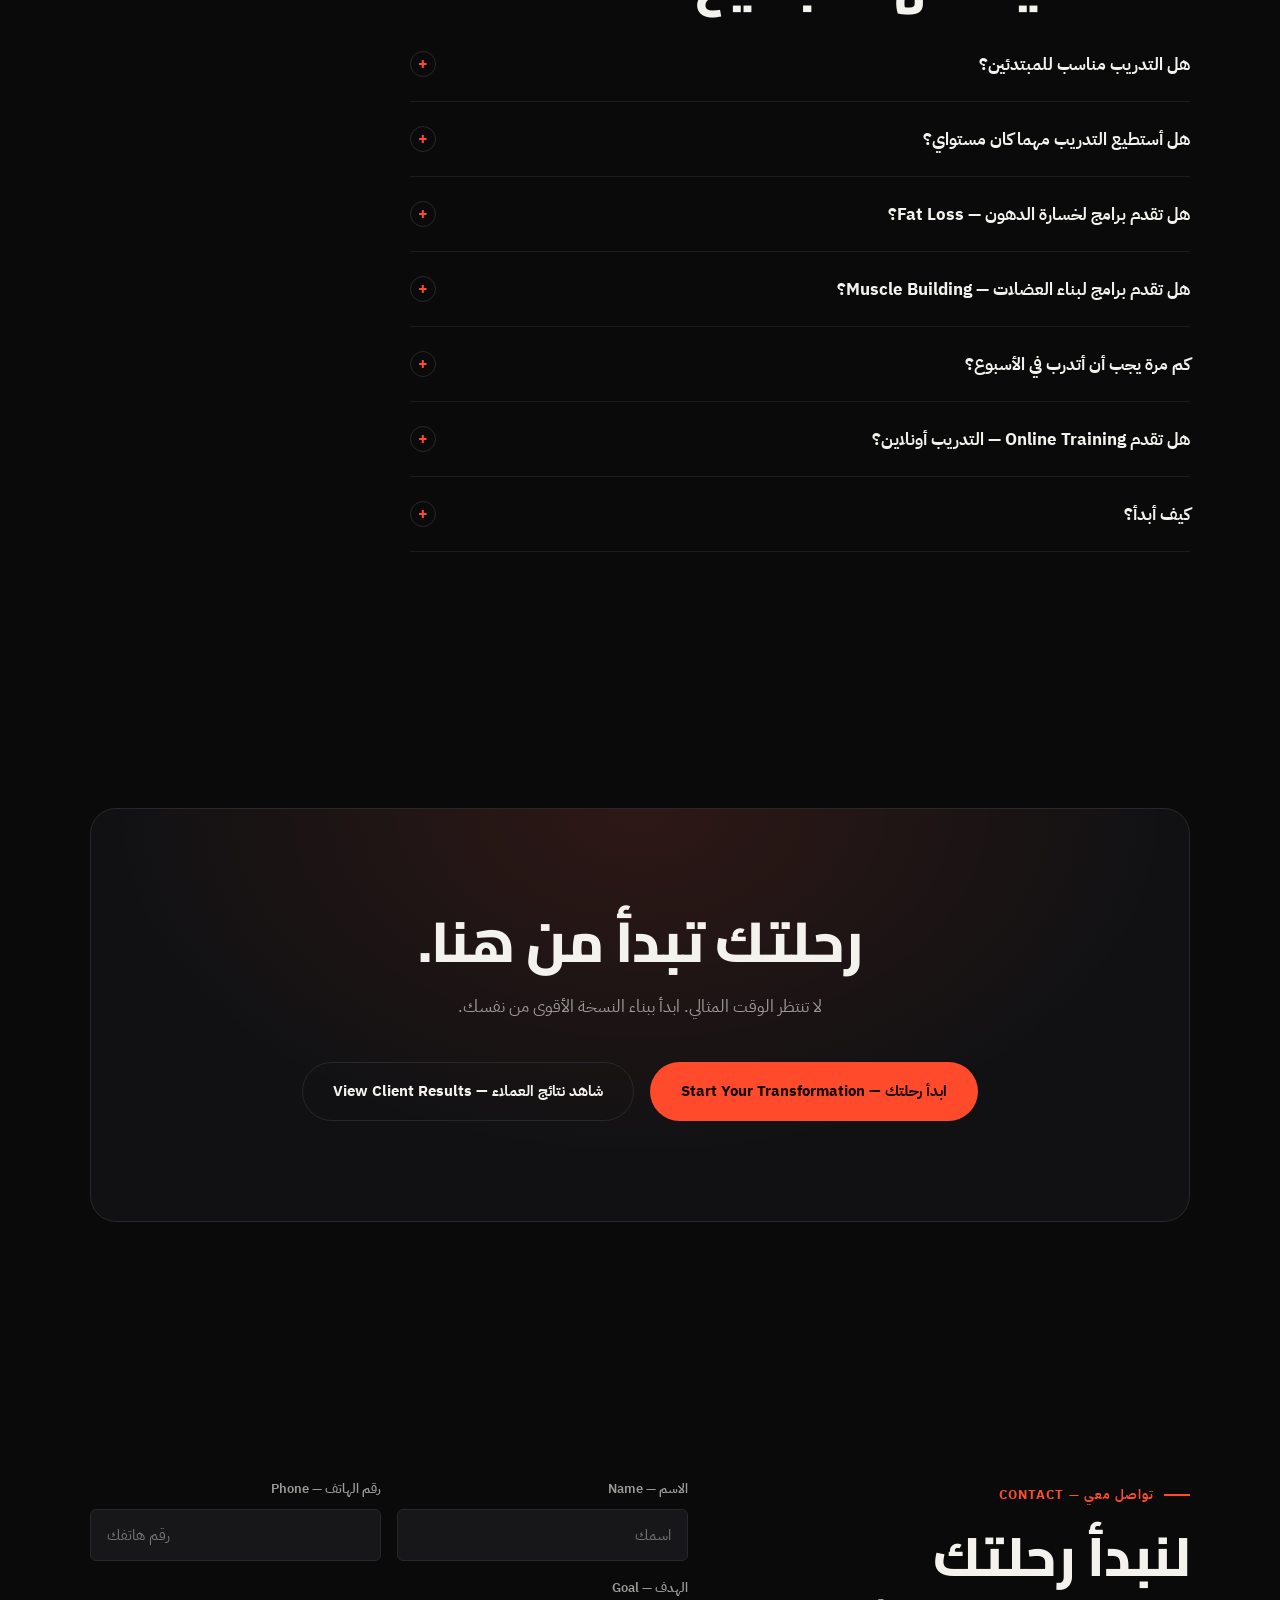
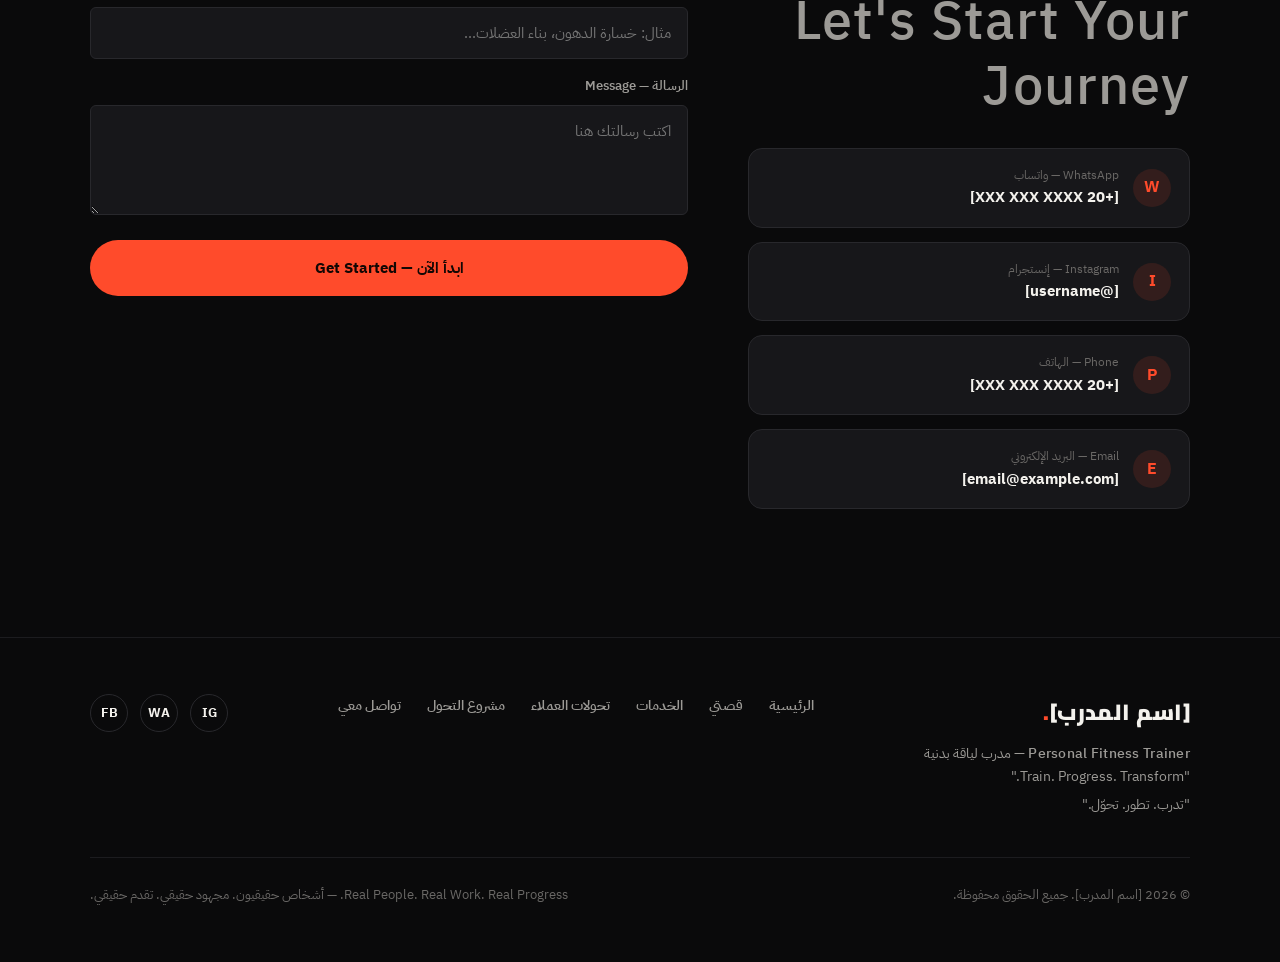
==== commit 0c6f2fed: "Update index.html" ====
--- a/index.html
+++ b/index.html
@@ -13,14 +13,14 @@
   <div class="wrap">
     <a href="#home" class="logo"> Turki <span class="dot">.</span></a>
     <div class="nav-links">
-      <a href="#home">الرئيسية</a>
-      <a href="#story">قصتي</a>
-      <a href="#services">الخدمات</a>
-      <a href="#clients">تحولات العملاء</a>
-      <a href="#project">مشروع التحول</a>
-      <a href="#about">عني</a>
-      <a href="#contact">تواصل معي</a>
-    </div>
+  <a href="#home">Home</a>
+  <a href="#story">My Story</a>
+  <a href="#services">Services</a>
+  <a href="#clients">Client Transformations</a>
+  <a href="#project">Transformation Project</a>
+  <a href="#about">About Me</a>
+  <a href="#contact">Contact Me</a>
+</div>
     <div class="nav-cta">
       <a href="#contact" class="btn btn-ghost btn-sm">تواصل واتساب</a>
       <a href="#contact" class="btn btn-primary btn-sm">ابدأ رحلتك — Start Your Transformation</a>
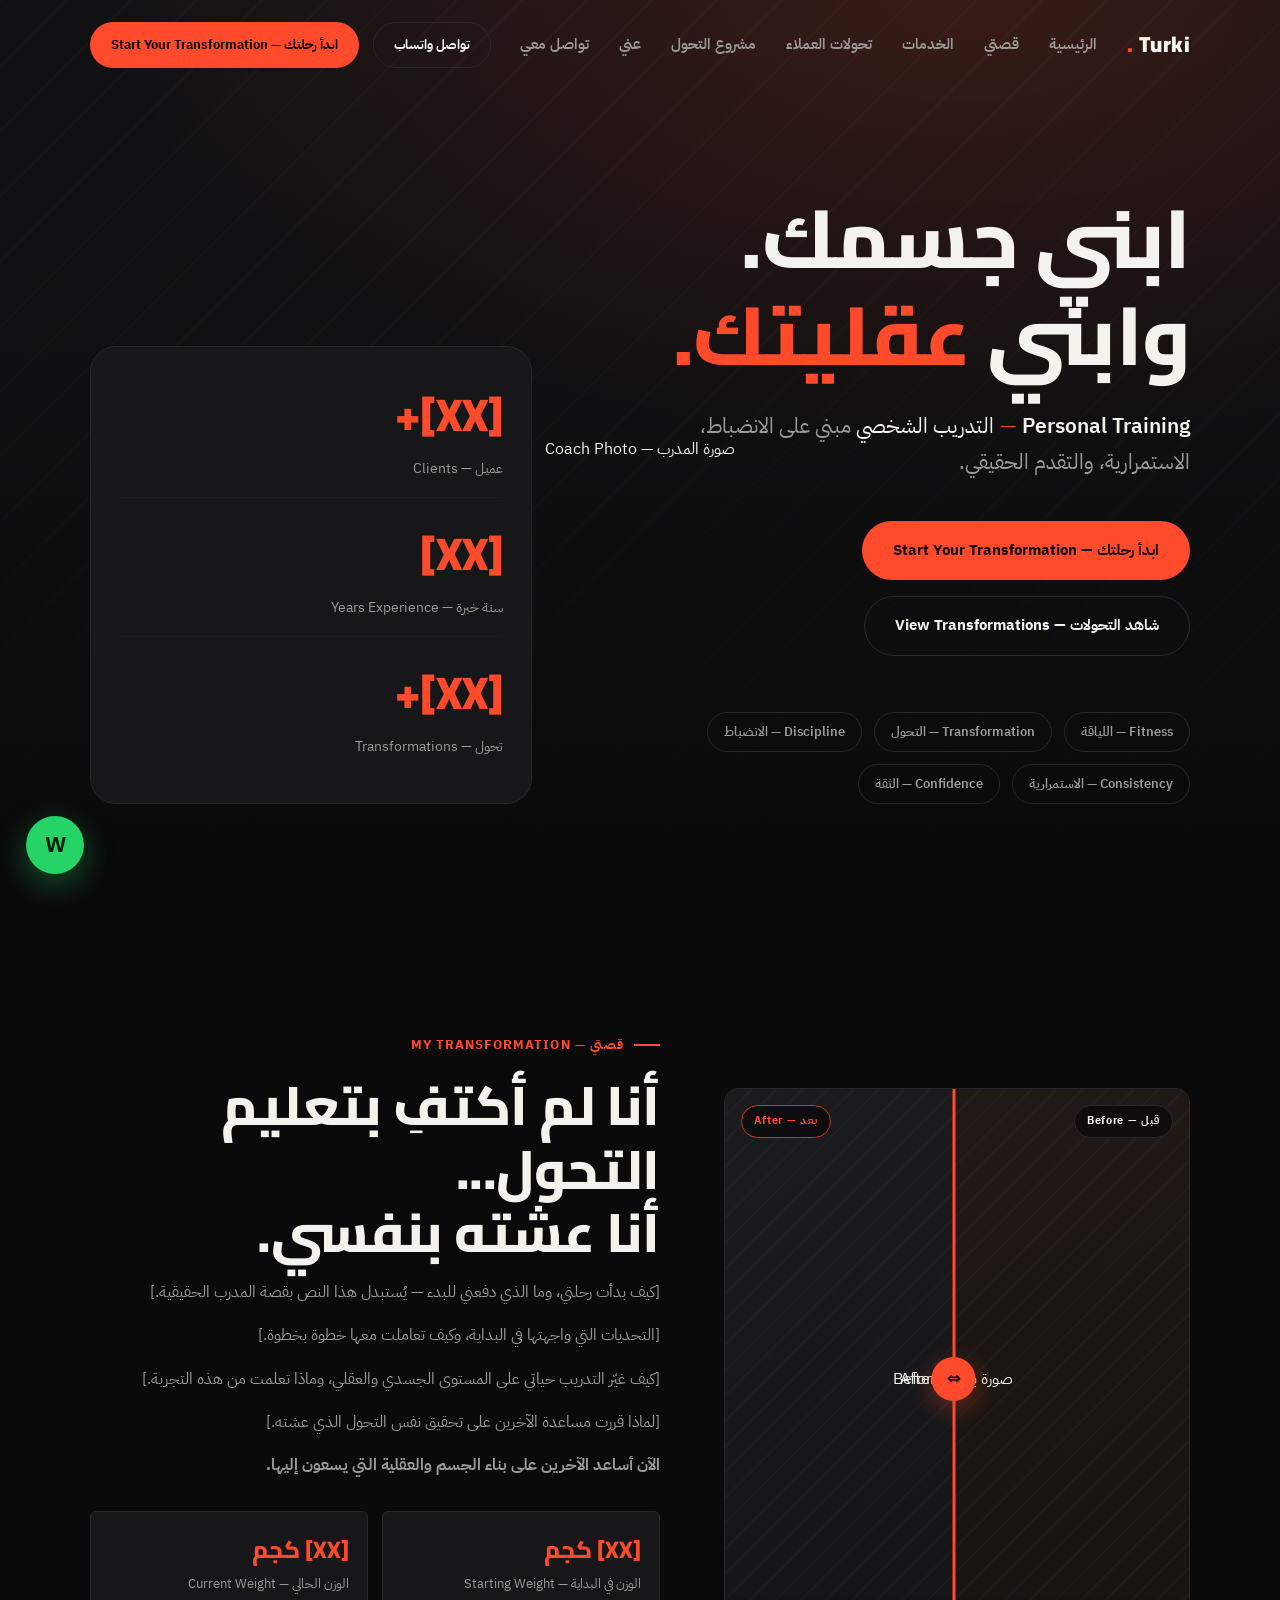
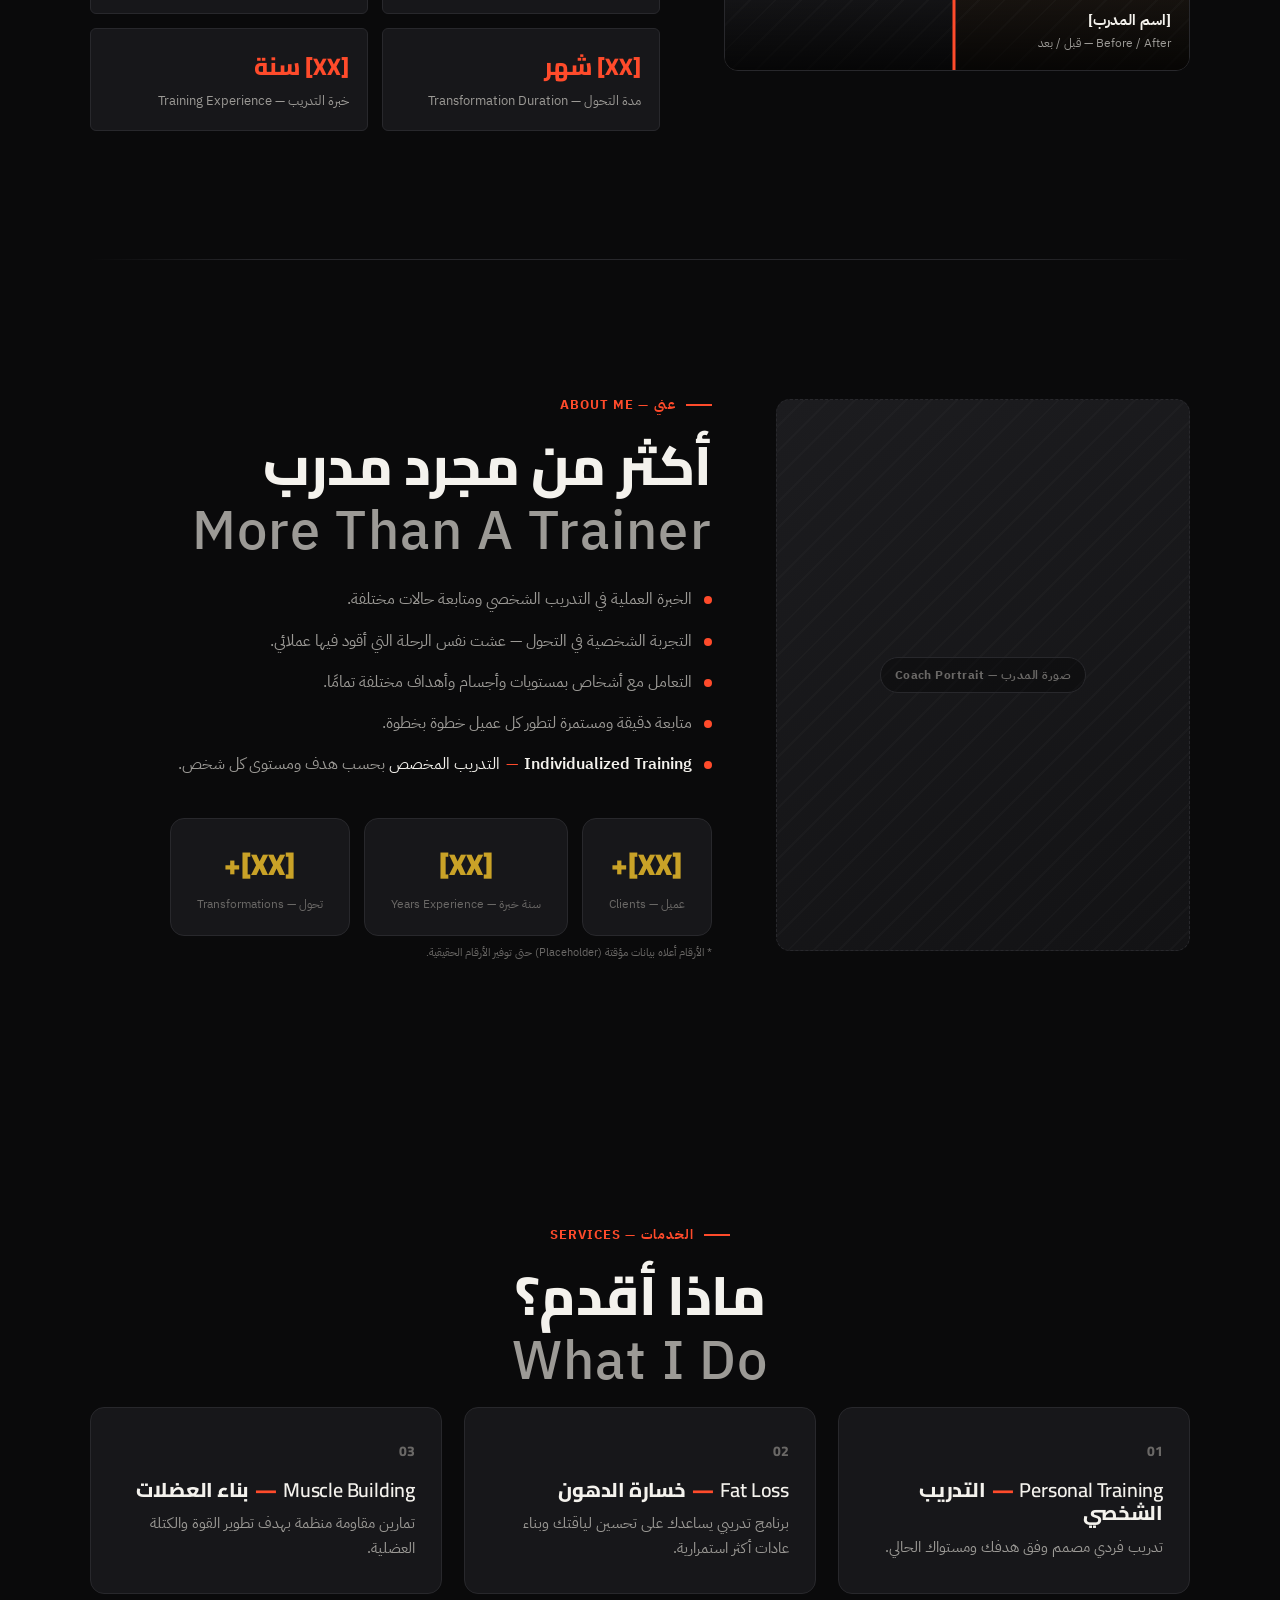
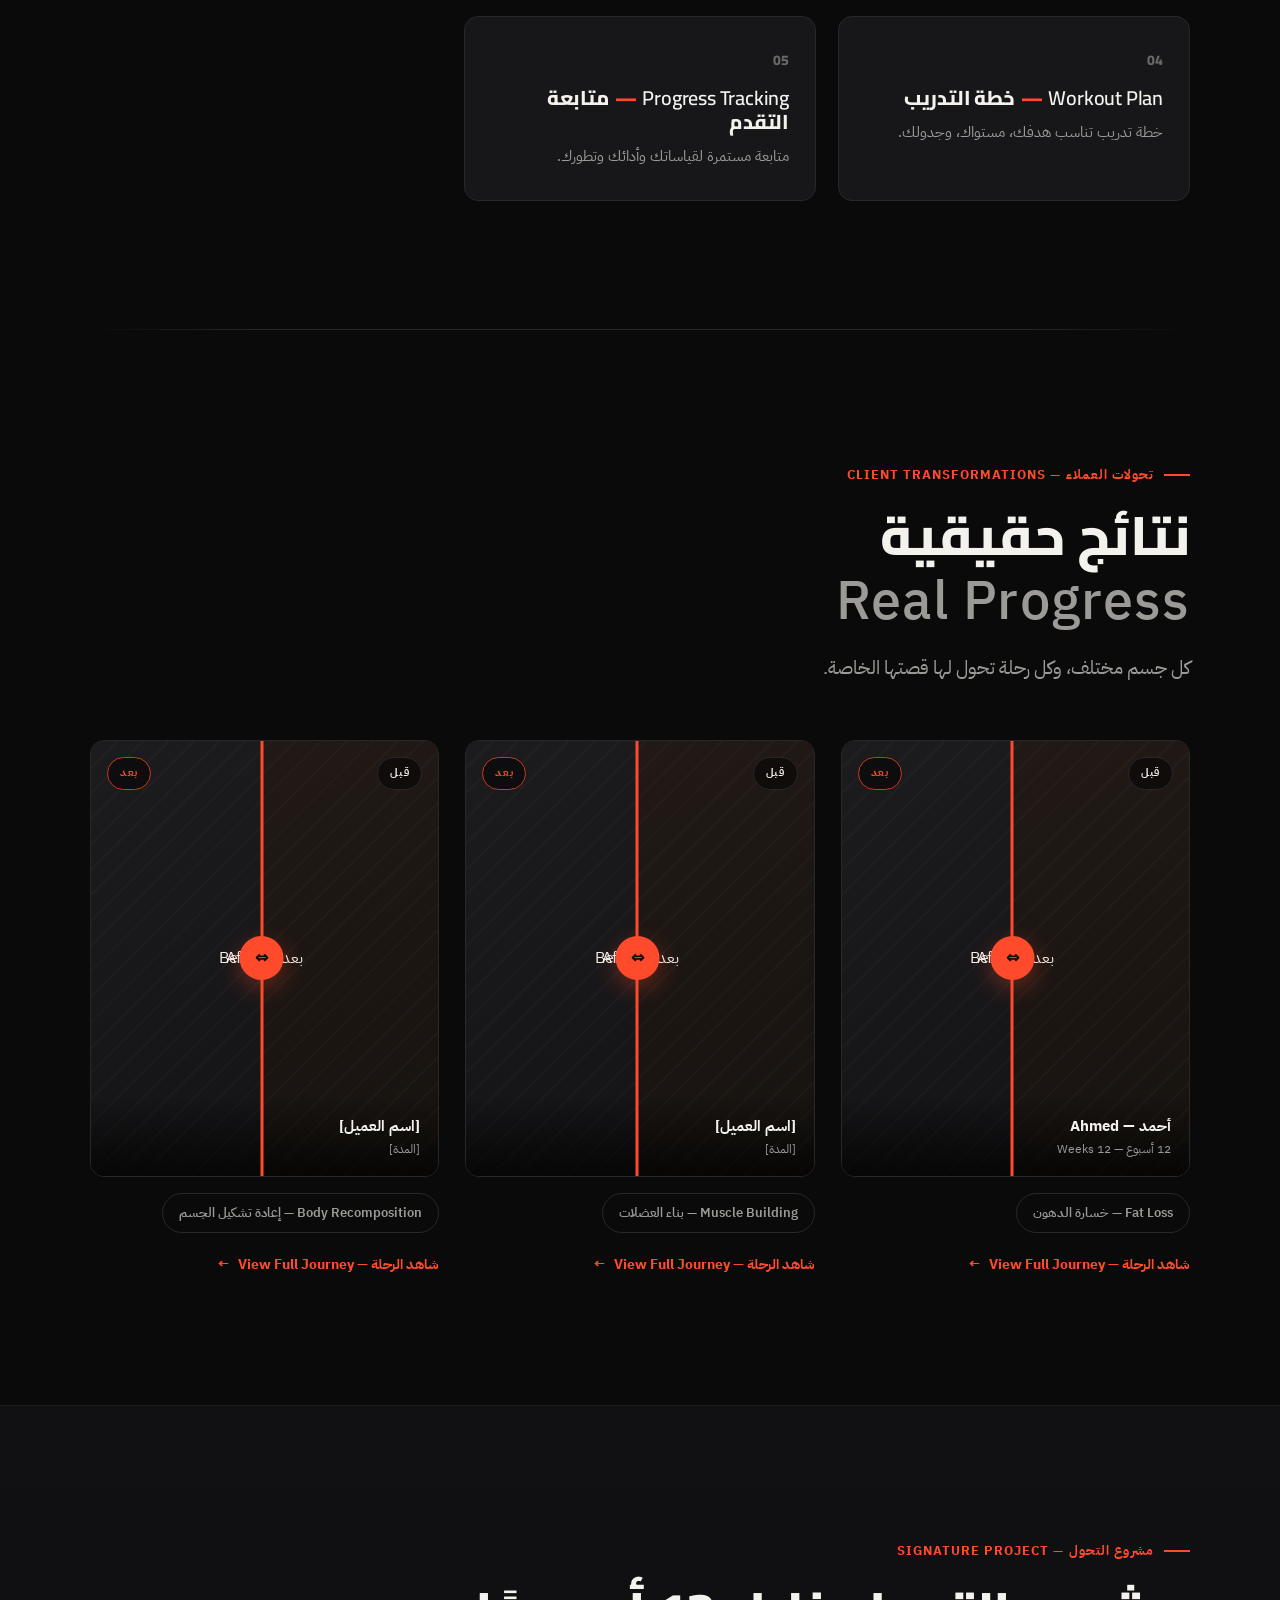
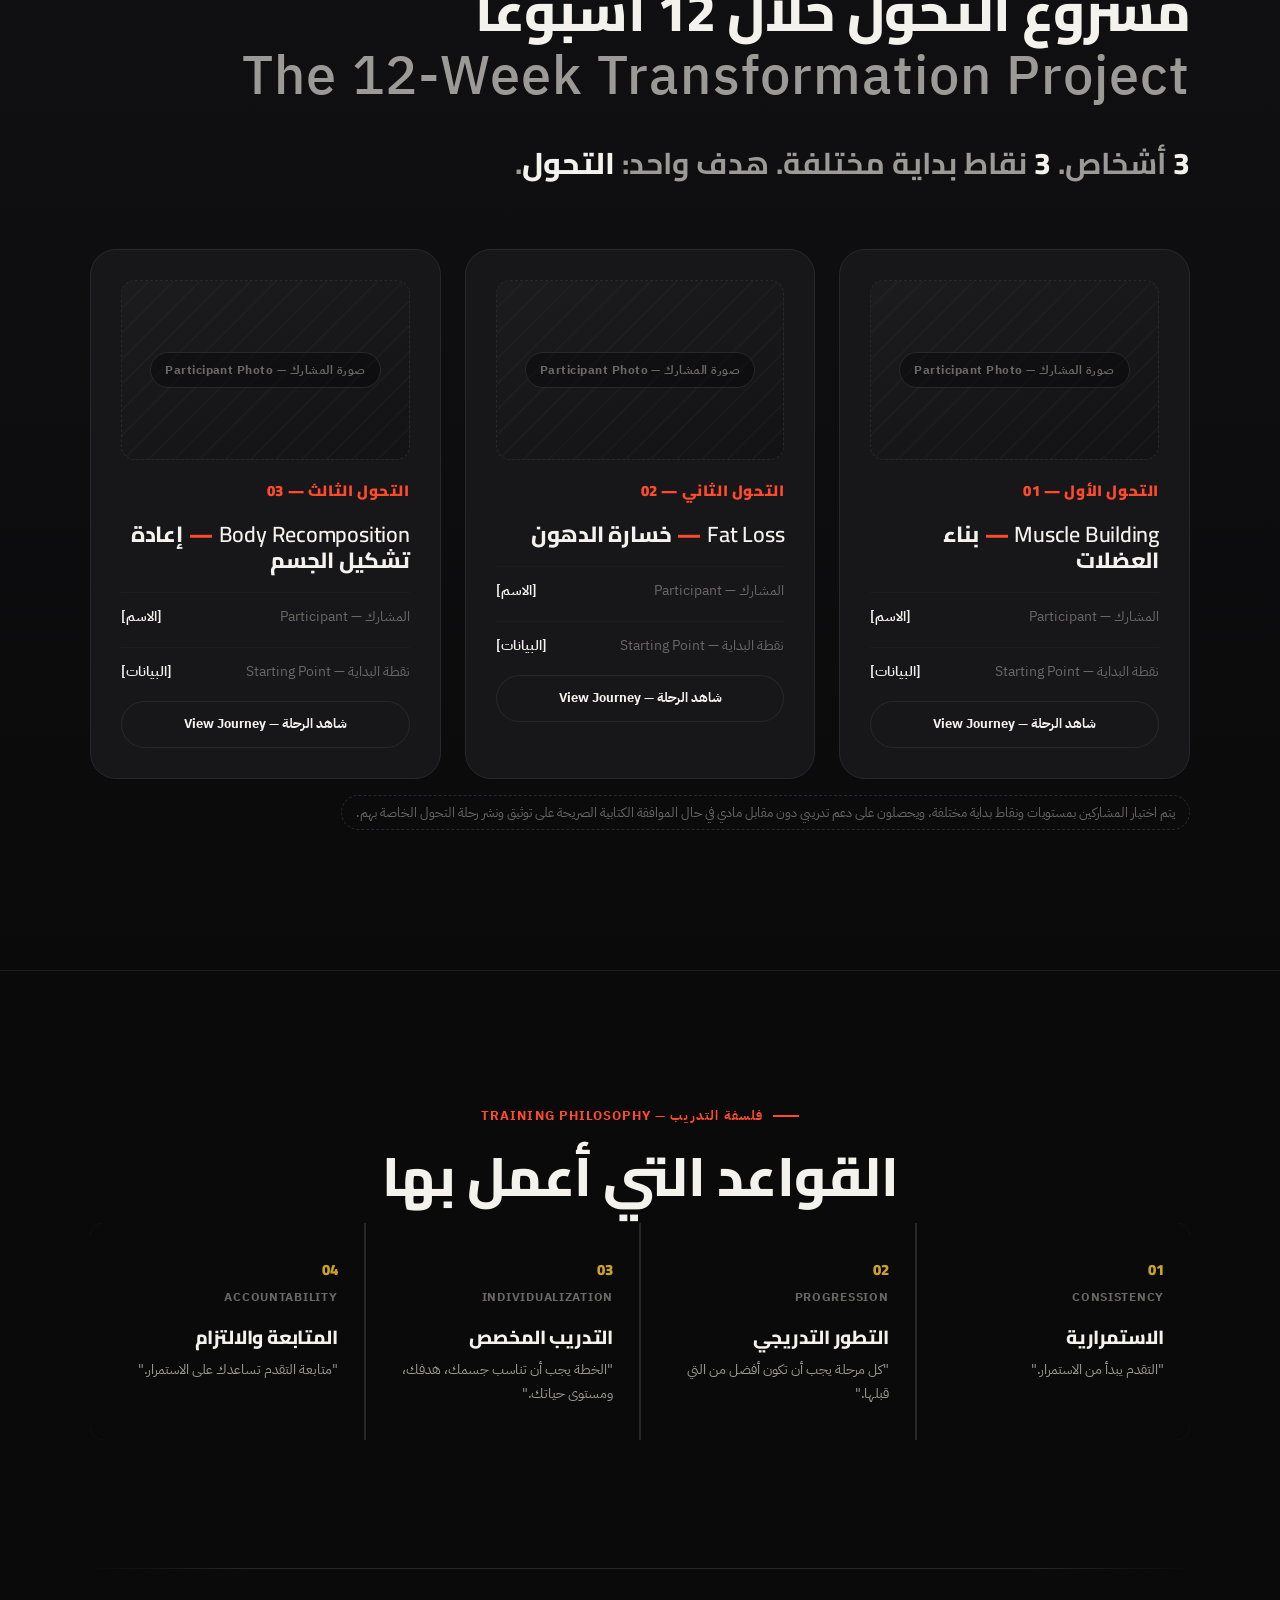
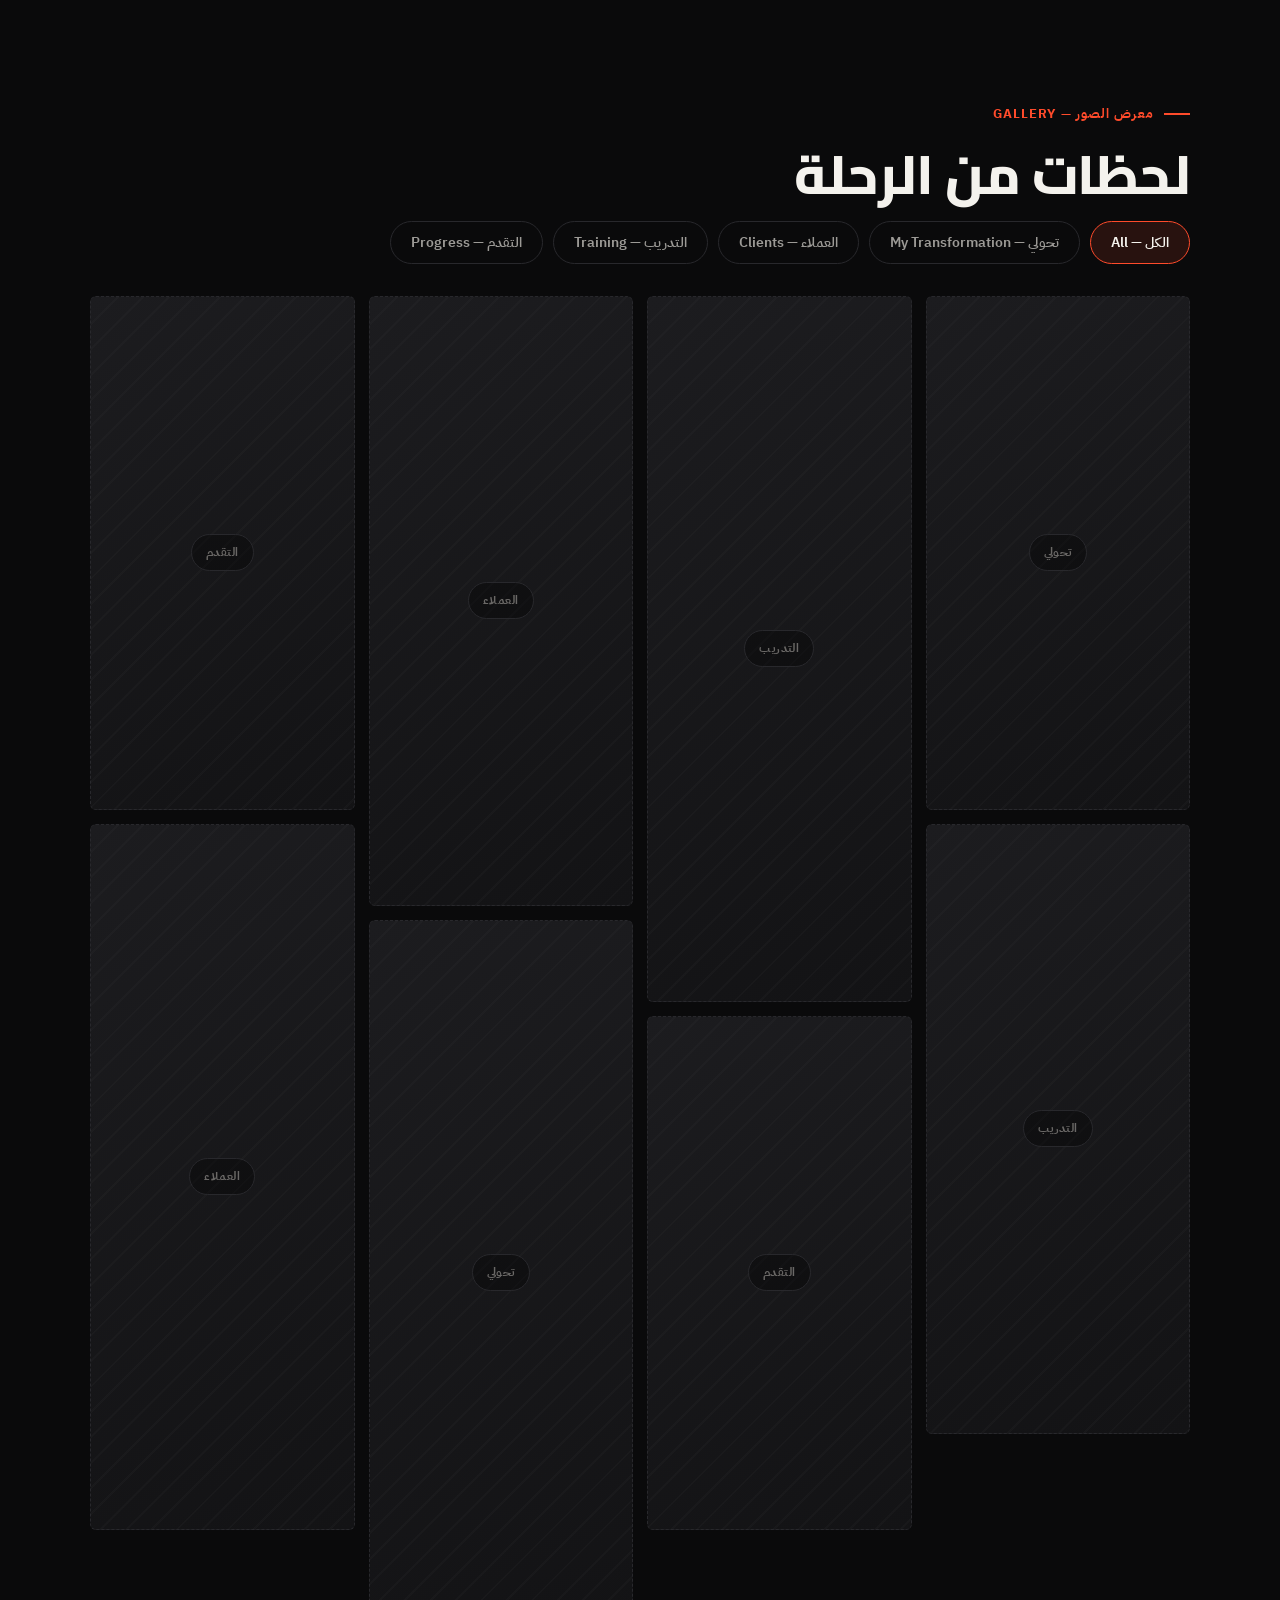
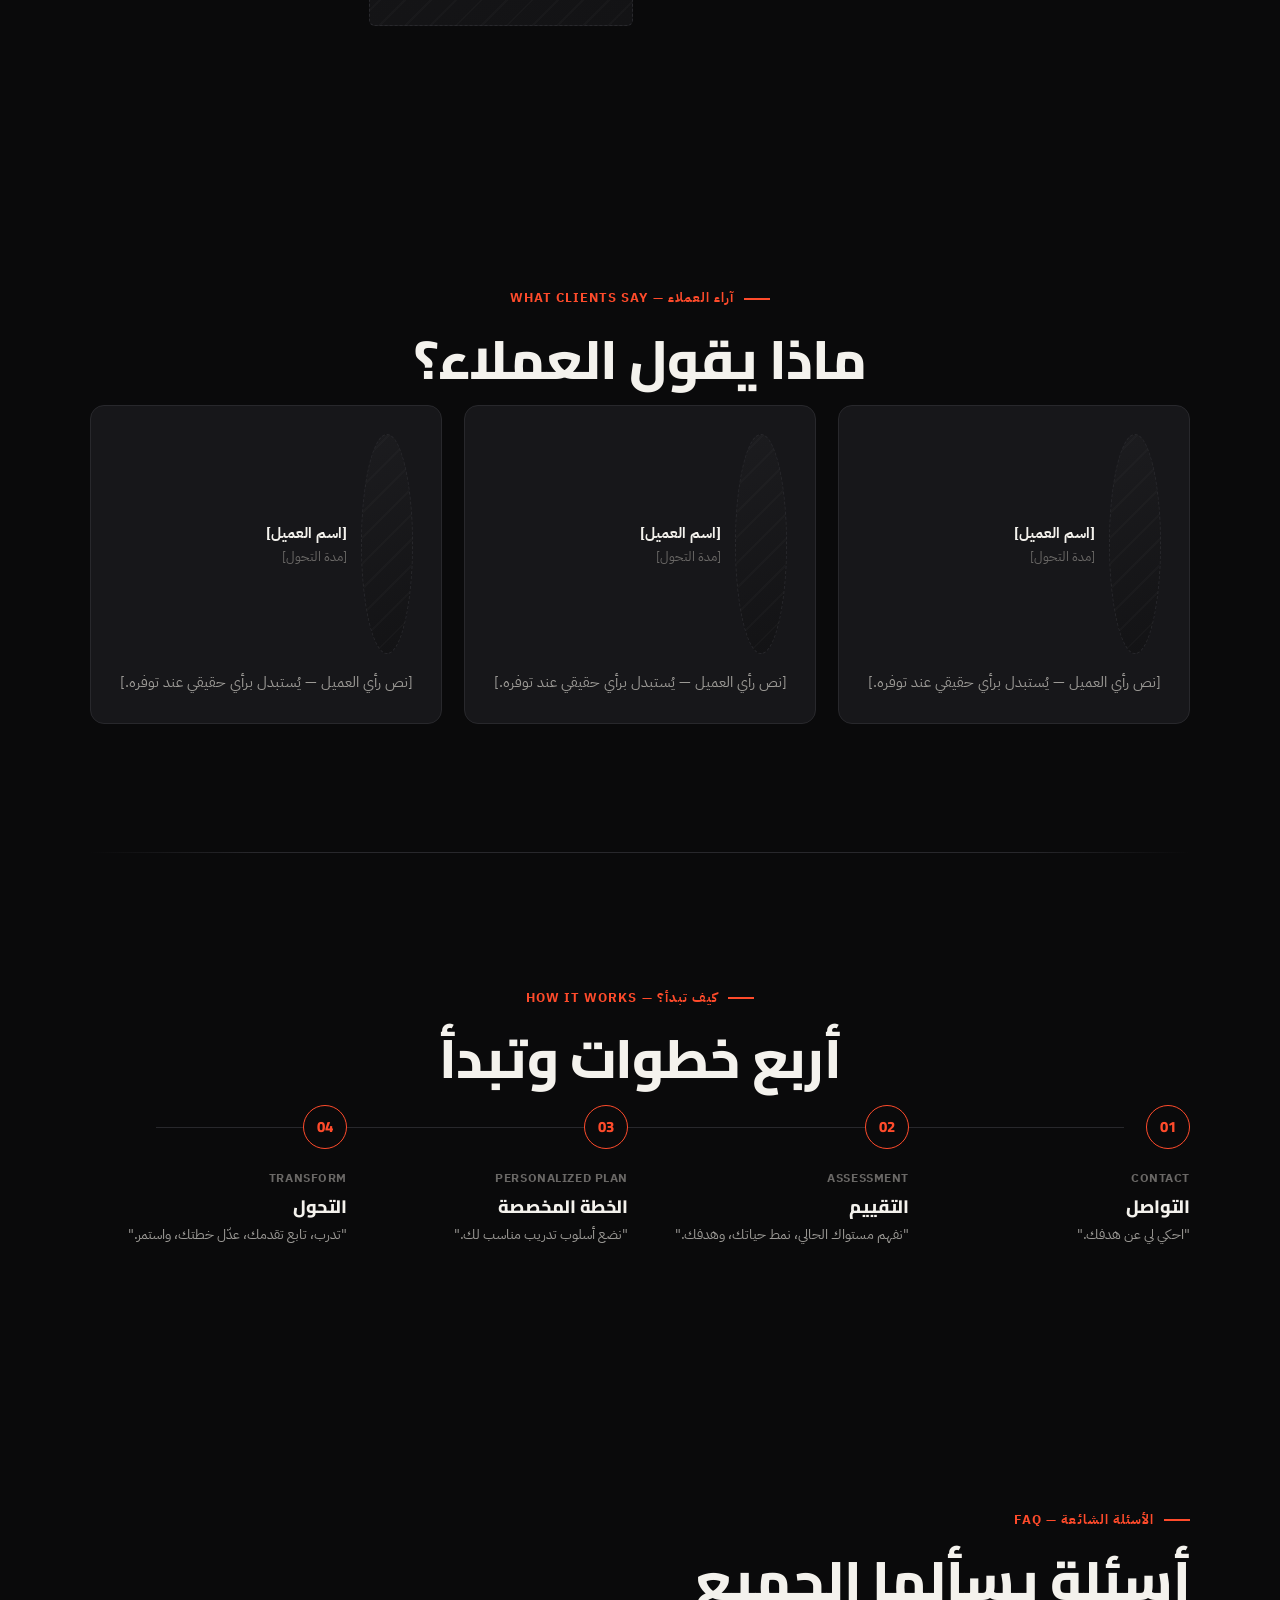
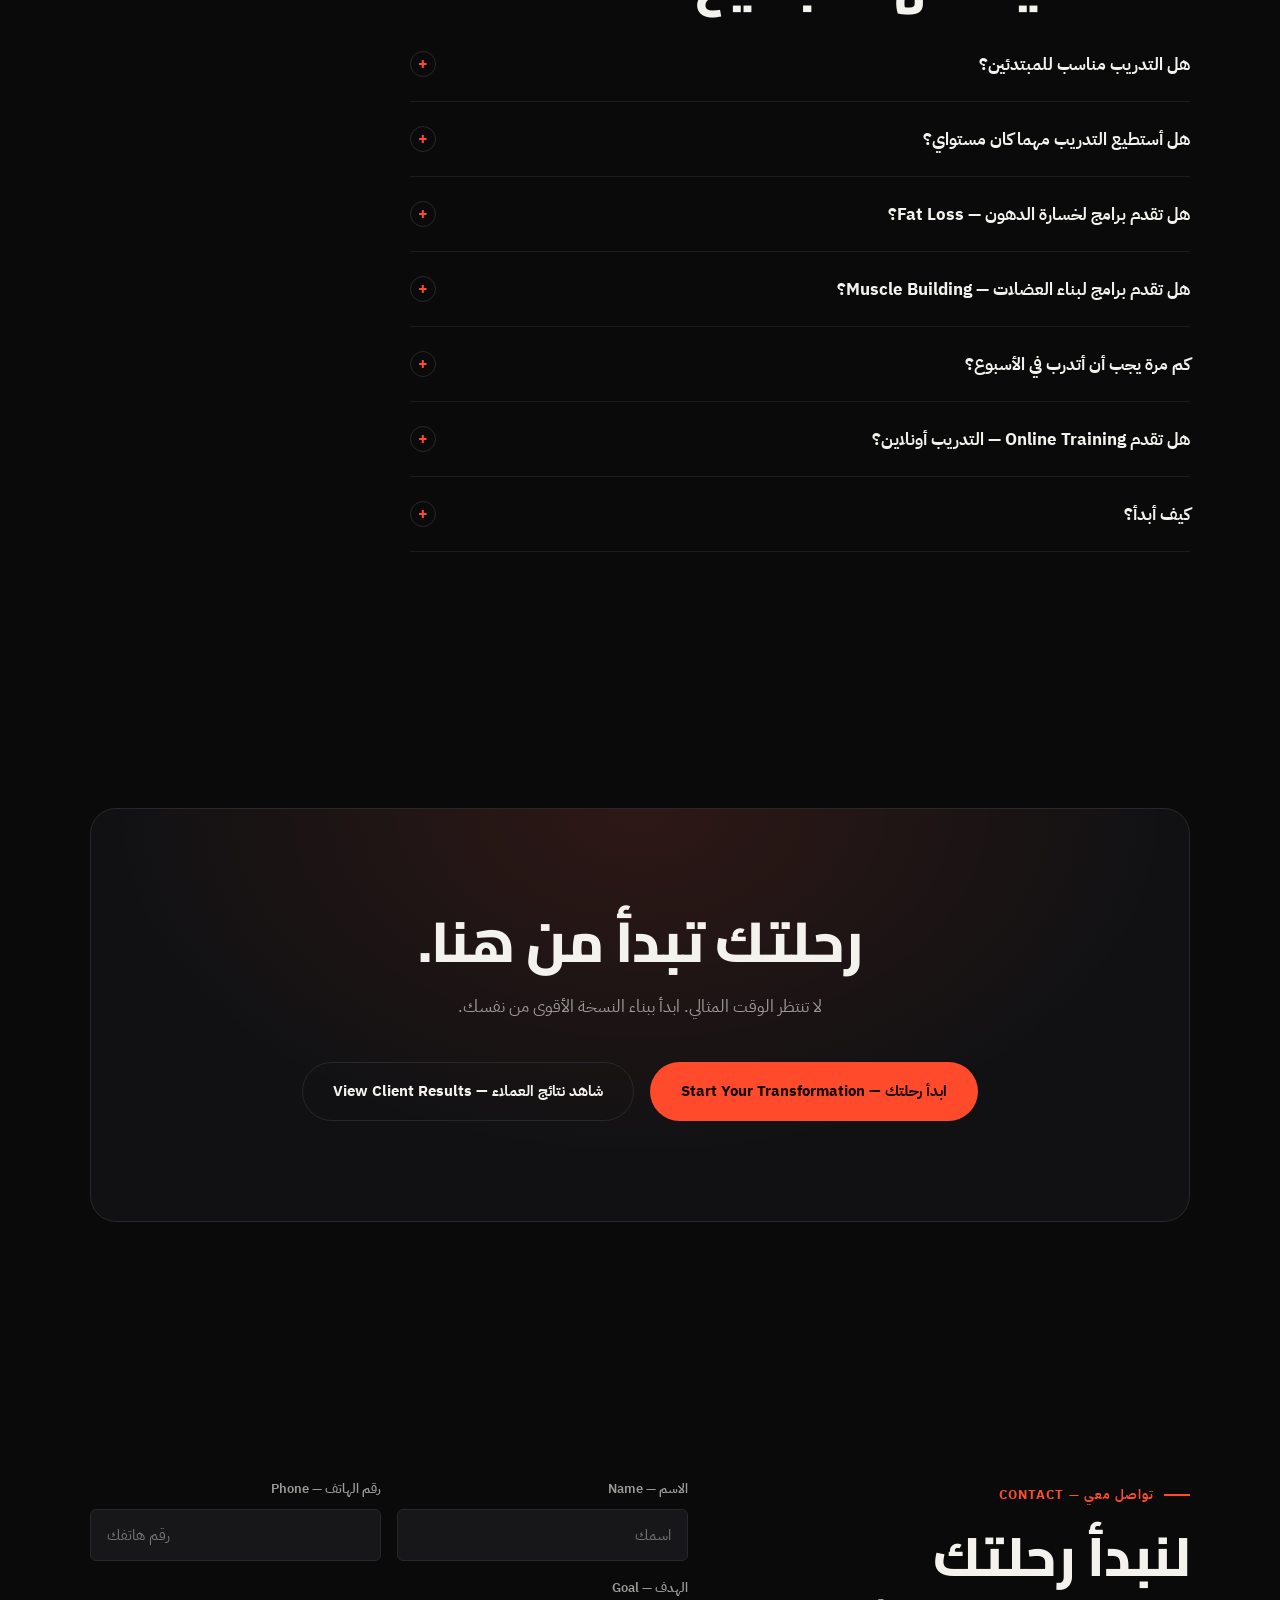
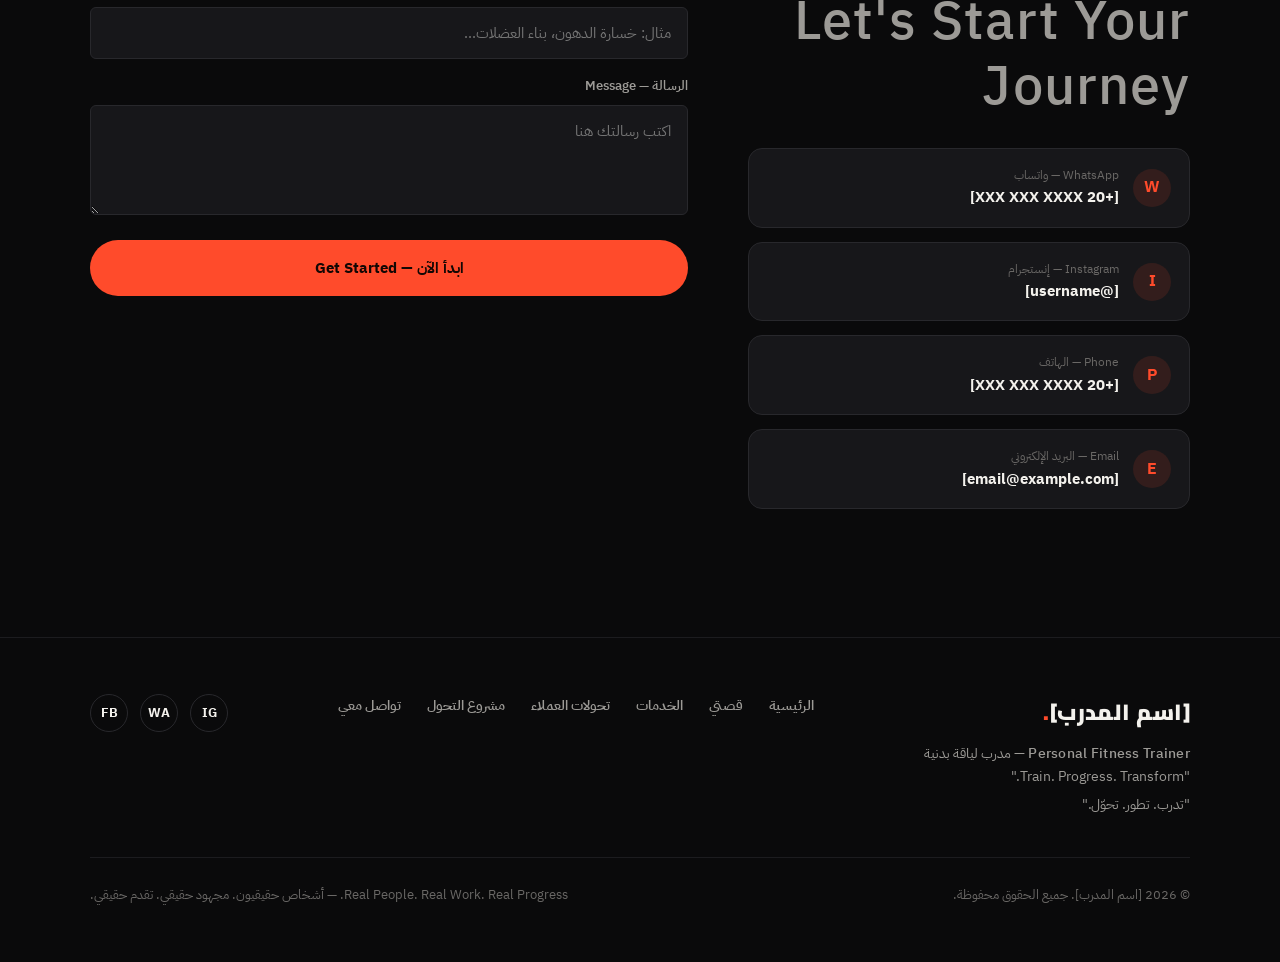
==== commit f59d2da7: "Update index.html" ====
--- a/index.html
+++ b/index.html
@@ -13,14 +13,14 @@
   <div class="wrap">
     <a href="#home" class="logo"> Turki <span class="dot">.</span></a>
     <div class="nav-links">
-  <a href="#home">Home</a>
-  <a href="#story">My Story</a>
-  <a href="#services">Services</a>
-  <a href="#clients">Client Transformations</a>
-  <a href="#project">Transformation Project</a>
-  <a href="#about">About Me</a>
-  <a href="#contact">Contact Me</a>
-</div>
+      <a href="#home">الرئيسية</a>
+      <a href="#story">قصتي</a>
+      <a href="#services">الخدمات</a>
+      <a href="#clients">تحولات العملاء</a>
+      <a href="#project">مشروع التحول</a>
+      <a href="#about">عني</a>
+      <a href="#contact">تواصل معي</a>
+    </div>
     <div class="nav-cta">
       <a href="#contact" class="btn btn-ghost btn-sm">تواصل واتساب</a>
       <a href="#contact" class="btn btn-primary btn-sm">ابدأ رحلتك — Start Your Transformation</a>
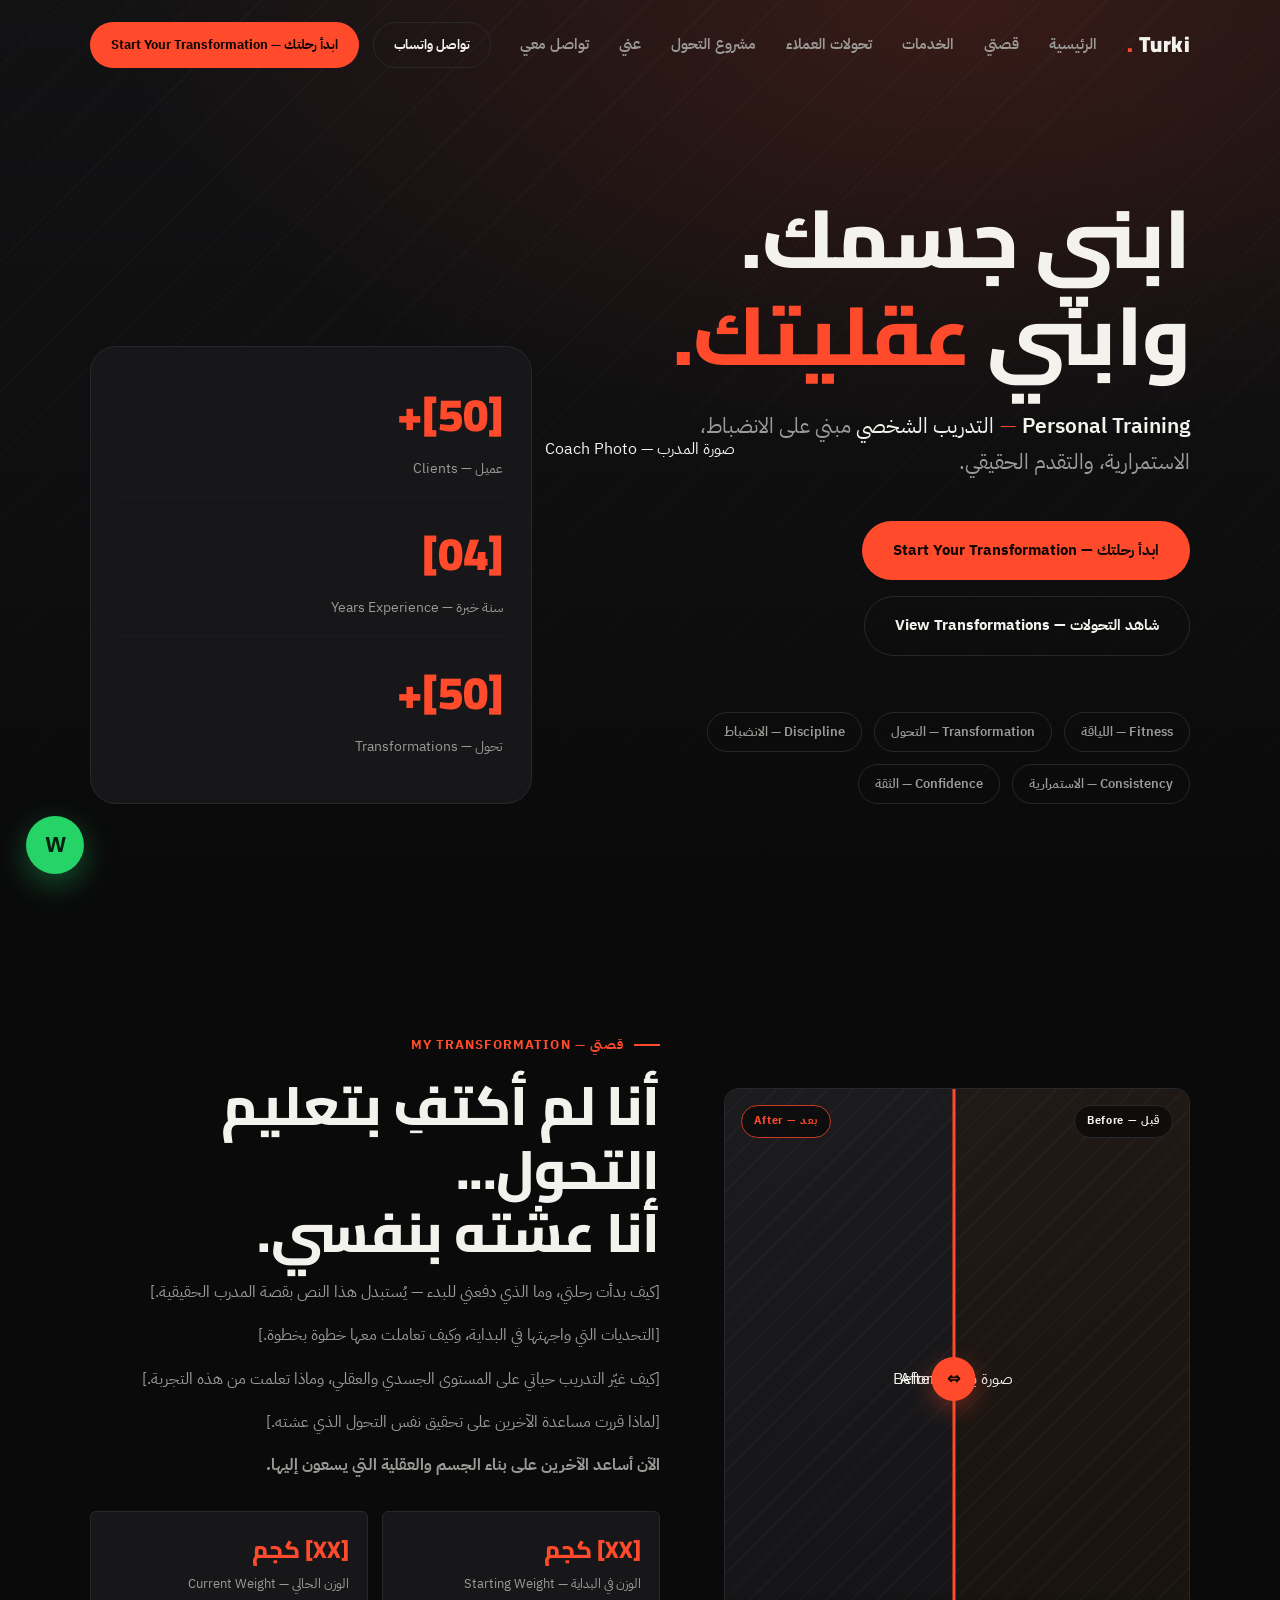
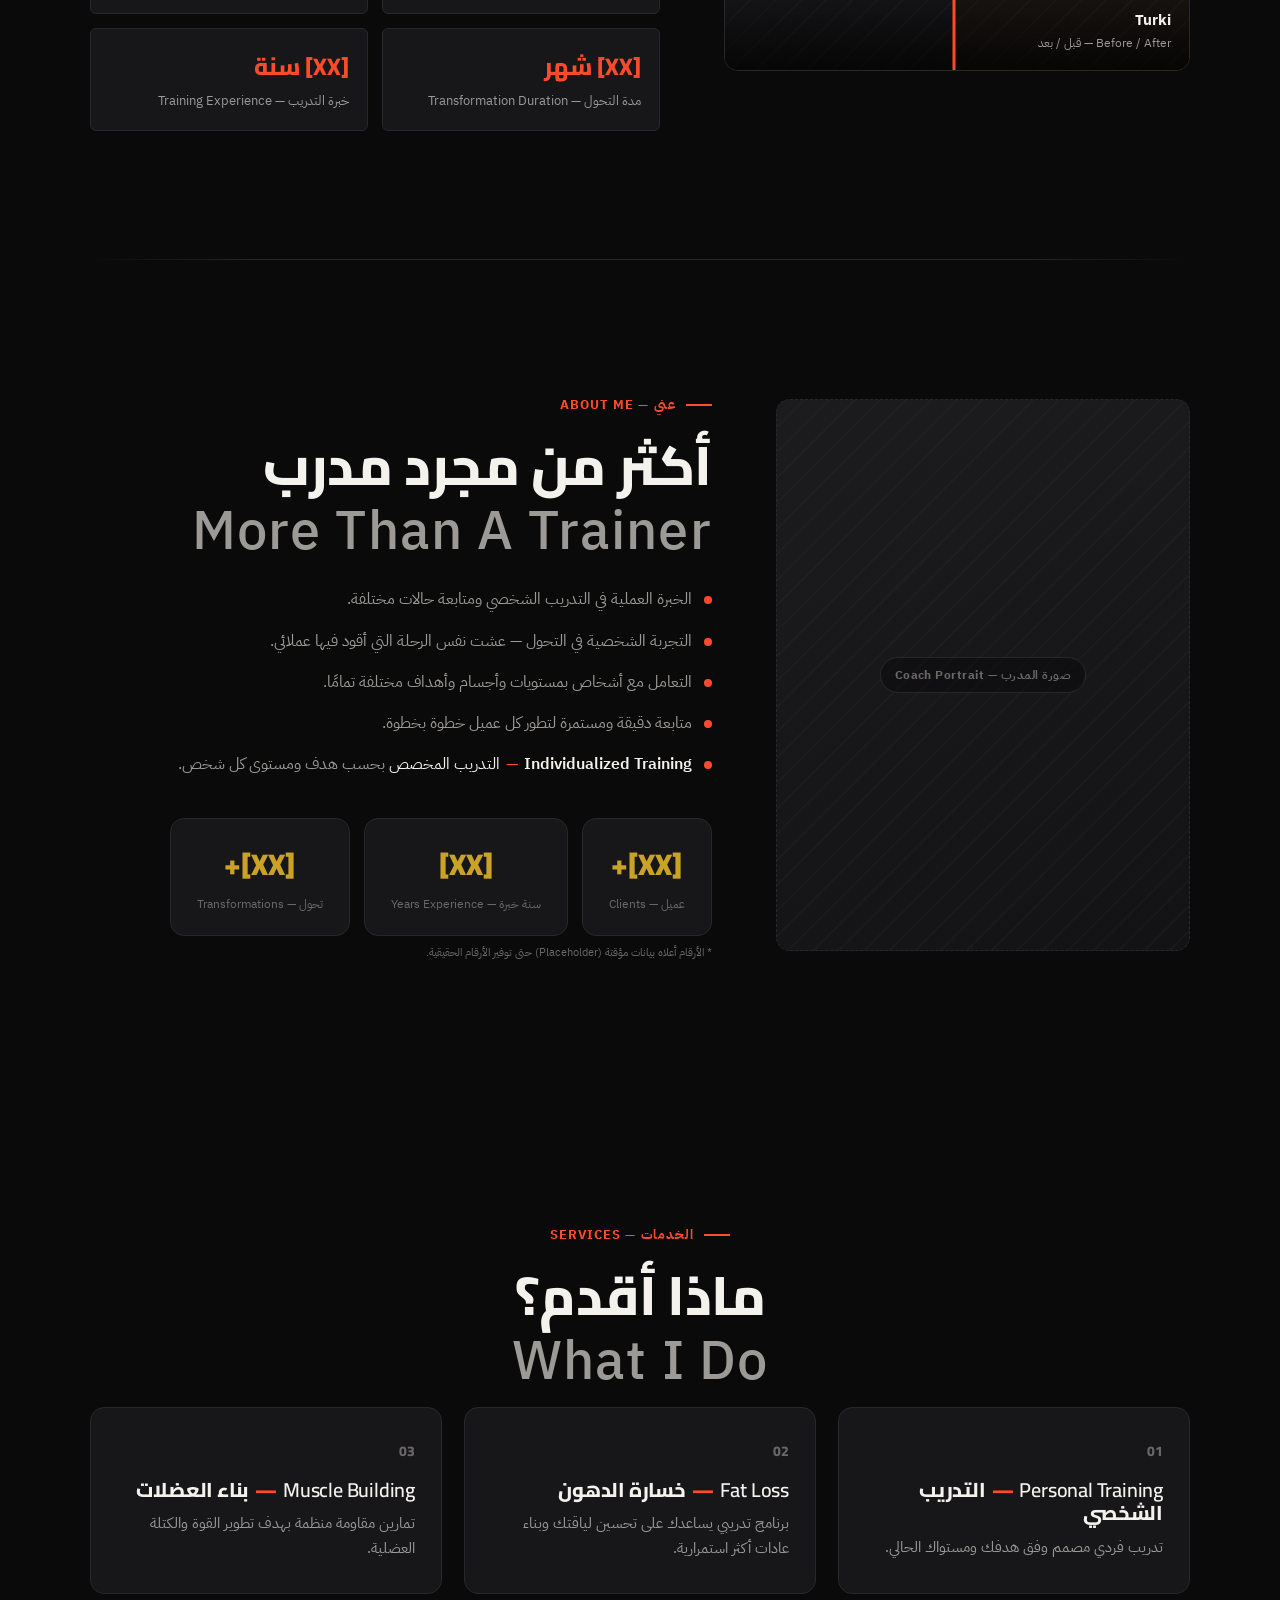
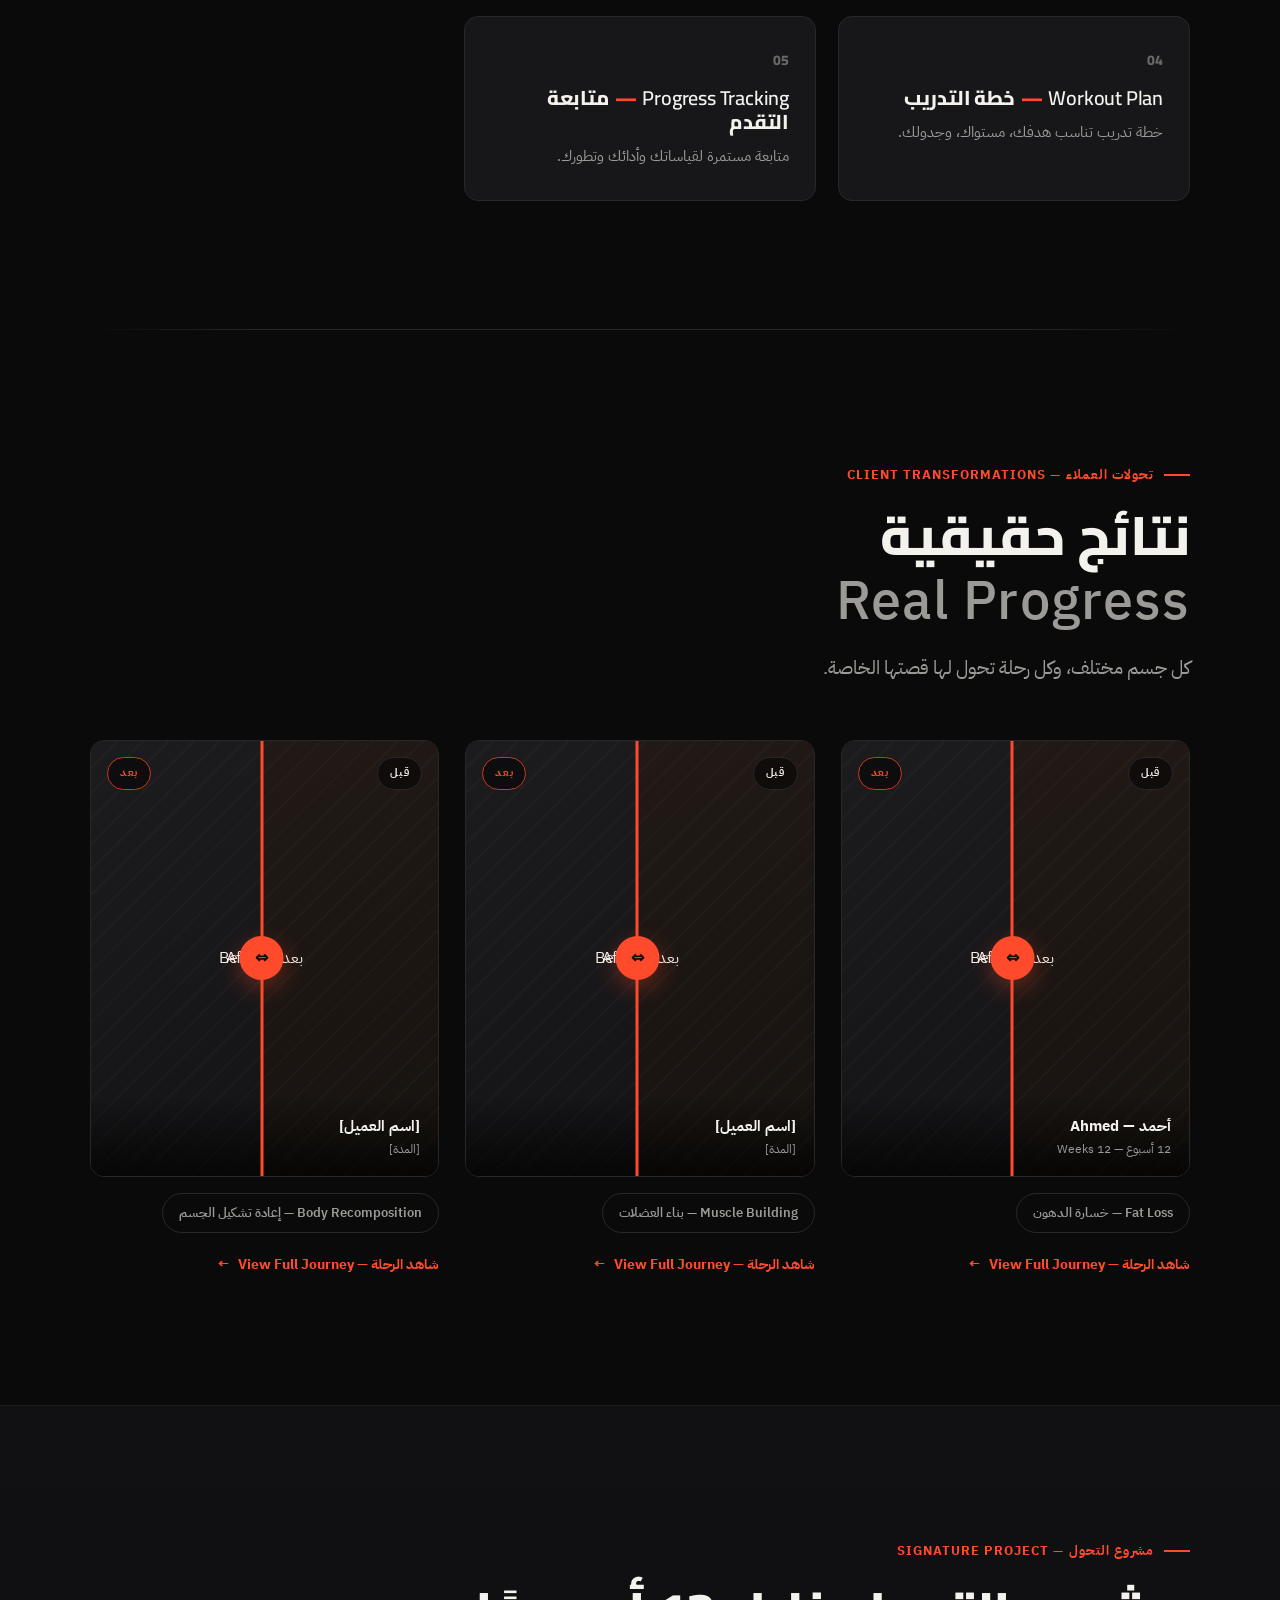
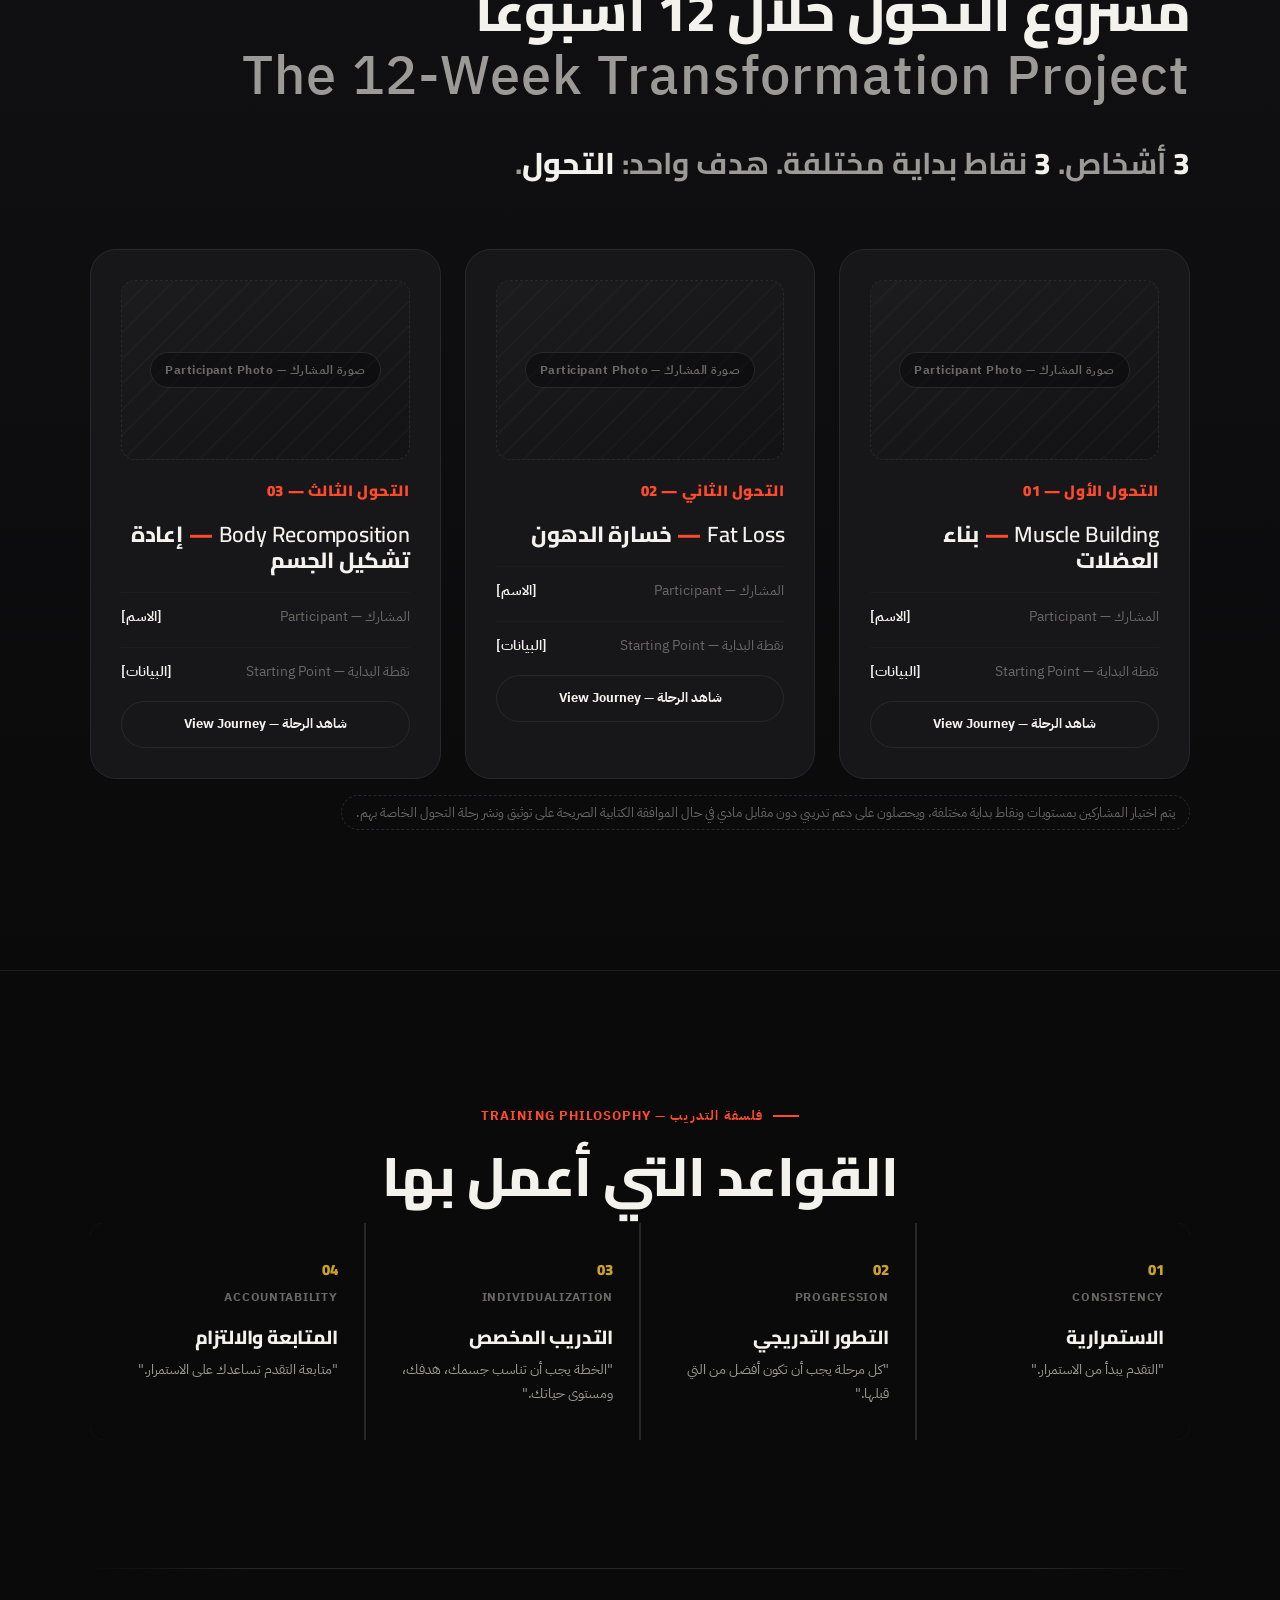
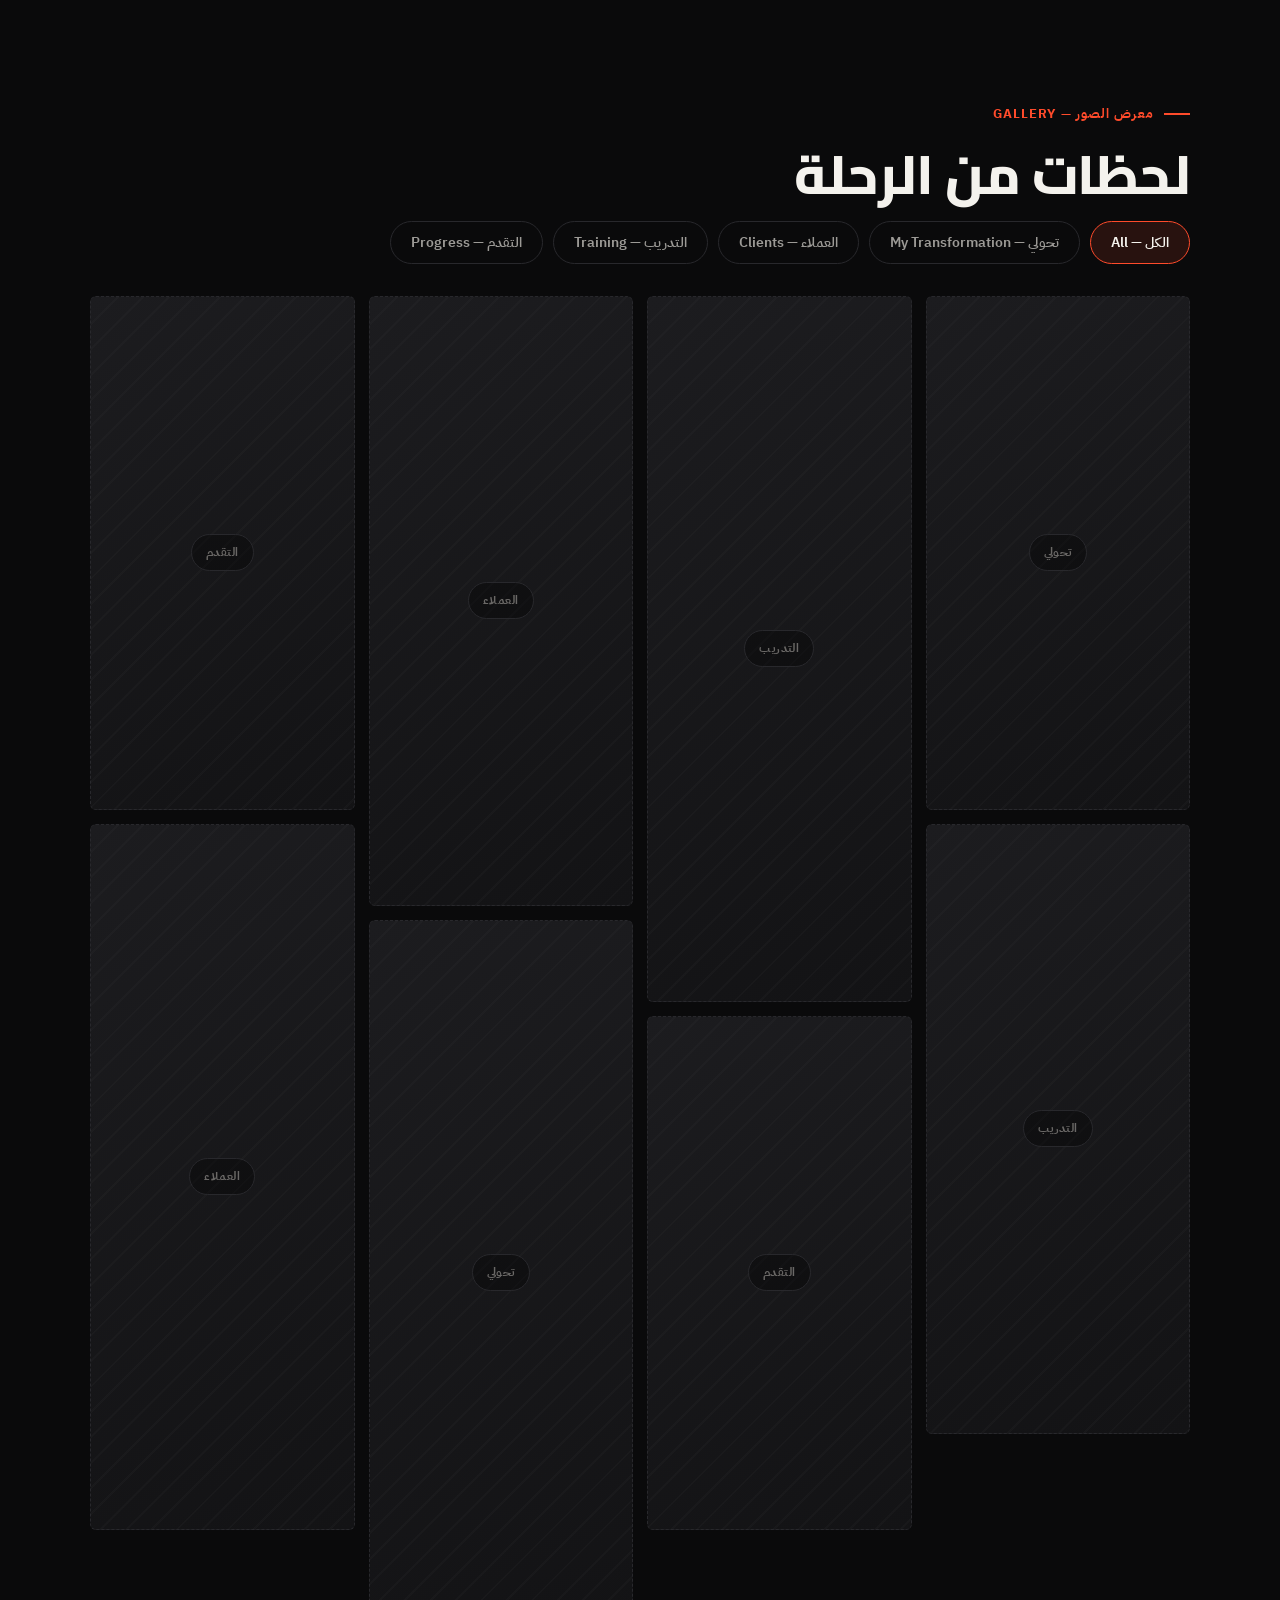
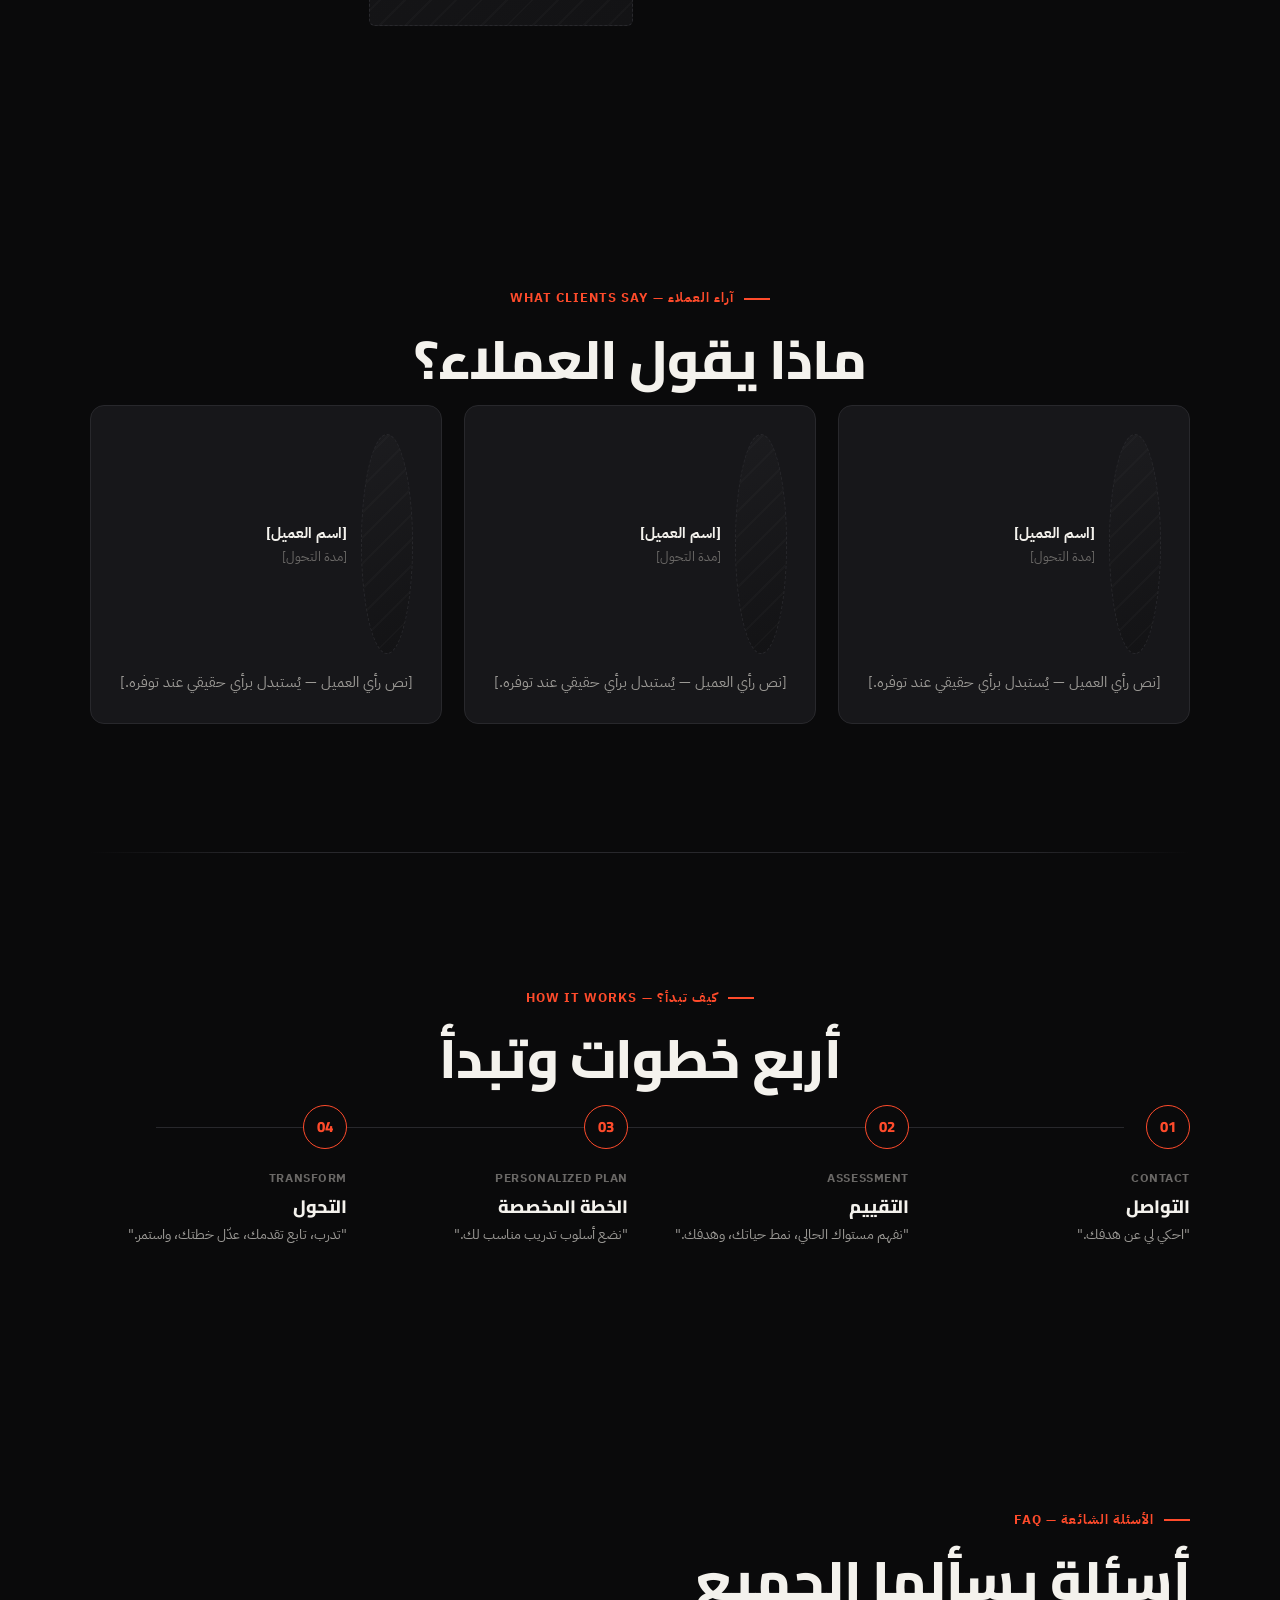
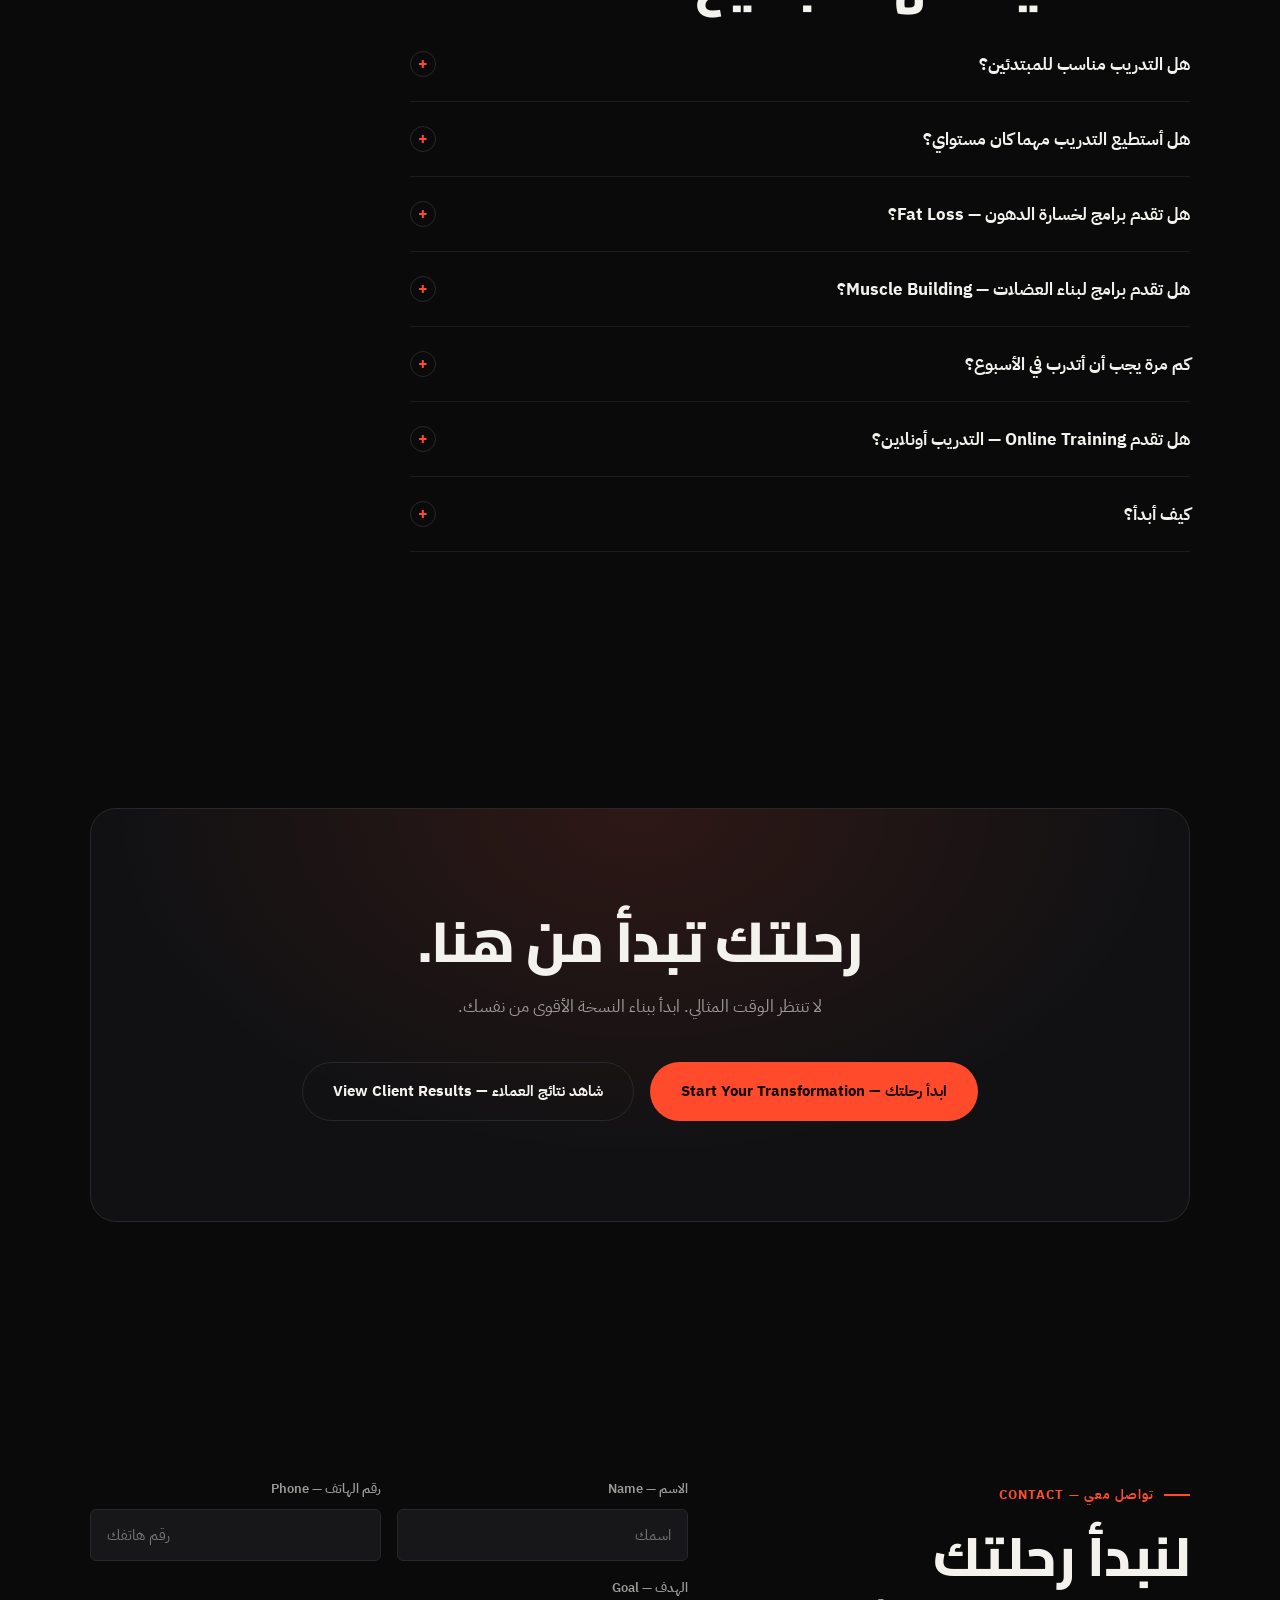
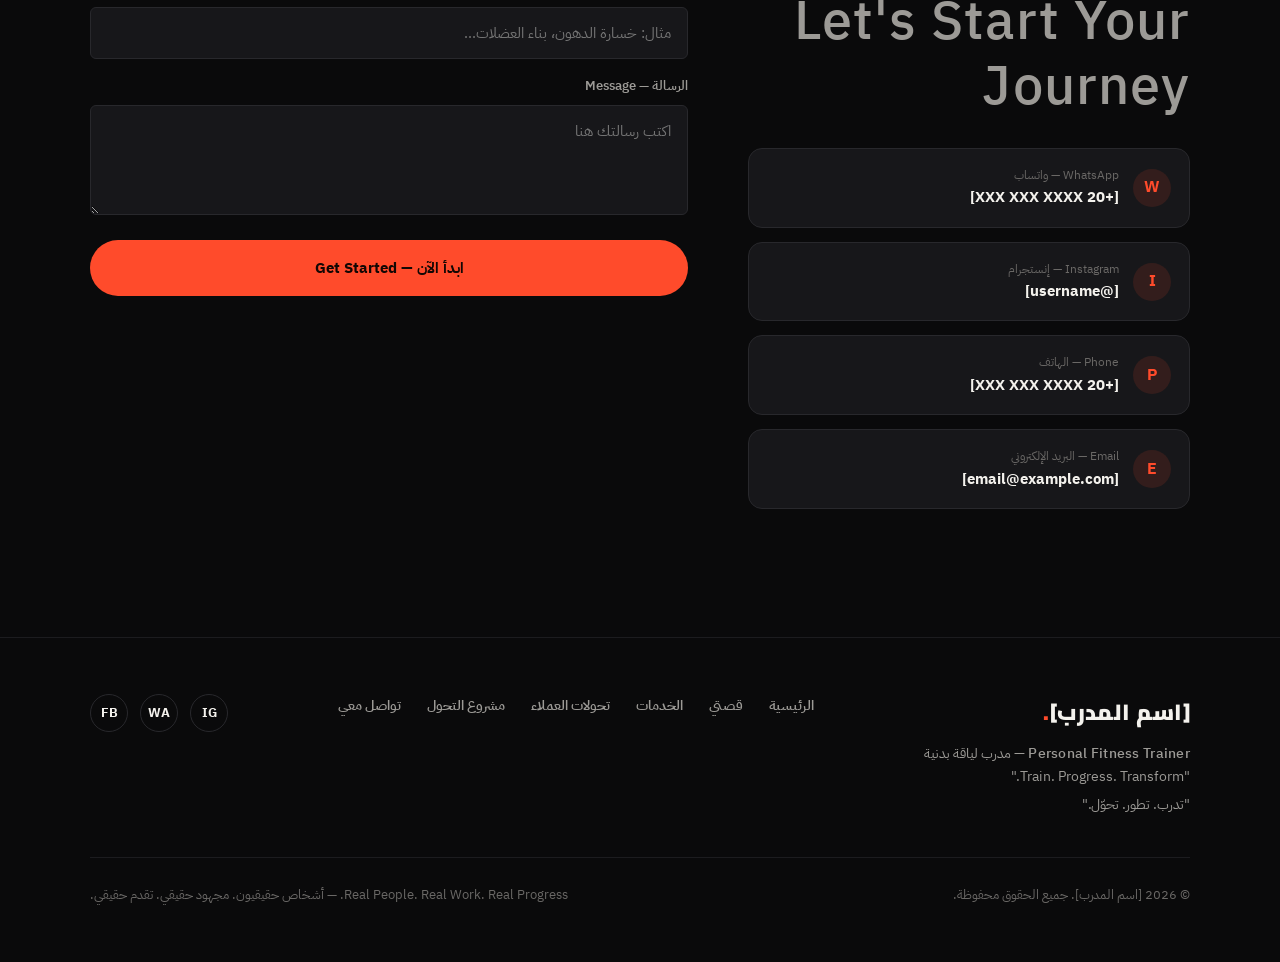
==== commit 37ce99a5: "Update index.html" ====
--- a/index.html
+++ b/index.html
@@ -64,9 +64,9 @@
         </div>
       </div>
       <div class="hero-stat-card reveal">
-        <div class="hero-stat-row"><div><div class="num">[XX]+</div><div class="lbl">عميل — Clients</div></div></div>
-        <div class="hero-stat-row"><div><div class="num">[XX]</div><div class="lbl">سنة خبرة — Years Experience</div></div></div>
-        <div class="hero-stat-row"><div><div class="num">[XX]+</div><div class="lbl">تحول — Transformations</div></div></div>
+        <div class="hero-stat-row"><div><div class="num">[50]+</div><div class="lbl">عميل — Clients</div></div></div>
+        <div class="hero-stat-row"><div><div class="num">[04]</div><div class="lbl">سنة خبرة — Years Experience</div></div></div>
+        <div class="hero-stat-row"><div><div class="num">[50]+</div><div class="lbl">تحول — Transformations</div></div></div>
       </div>
     </div>
   </div>
@@ -83,7 +83,7 @@
           <span class="ba-badge before-badge">قبل — Before</span>
           <span class="ba-badge after-badge">بعد — After</span>
           <div class="ba-handle" data-ba-handle></div>
-          <div class="ba-caption"><div><div class="name">[اسم المدرب]</div><div class="meta">Before / After — قبل / بعد</div></div></div>
+          <div class="ba-caption"><div><div class="name"> Turki </div><div class="meta">Before / After — قبل / بعد</div></div></div>
         </div>
       </div>
       <div class="mt-story reveal">
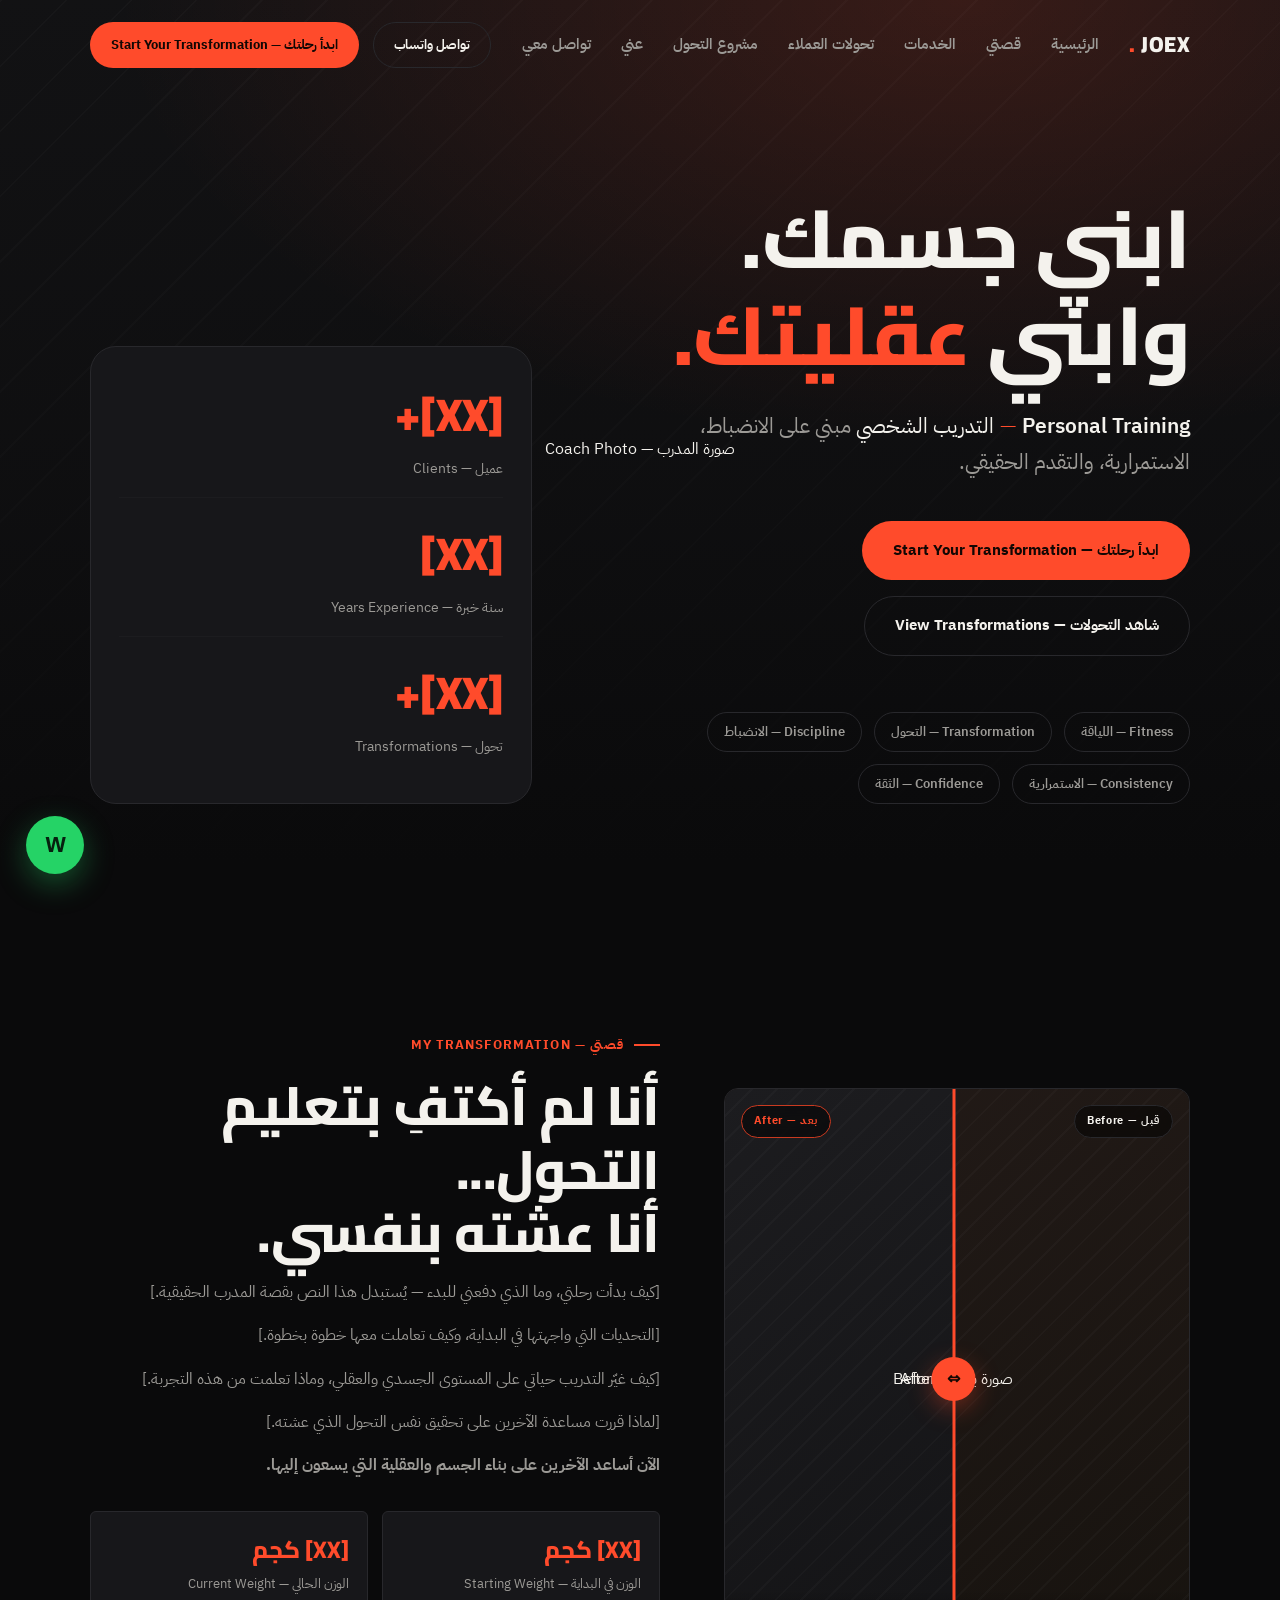
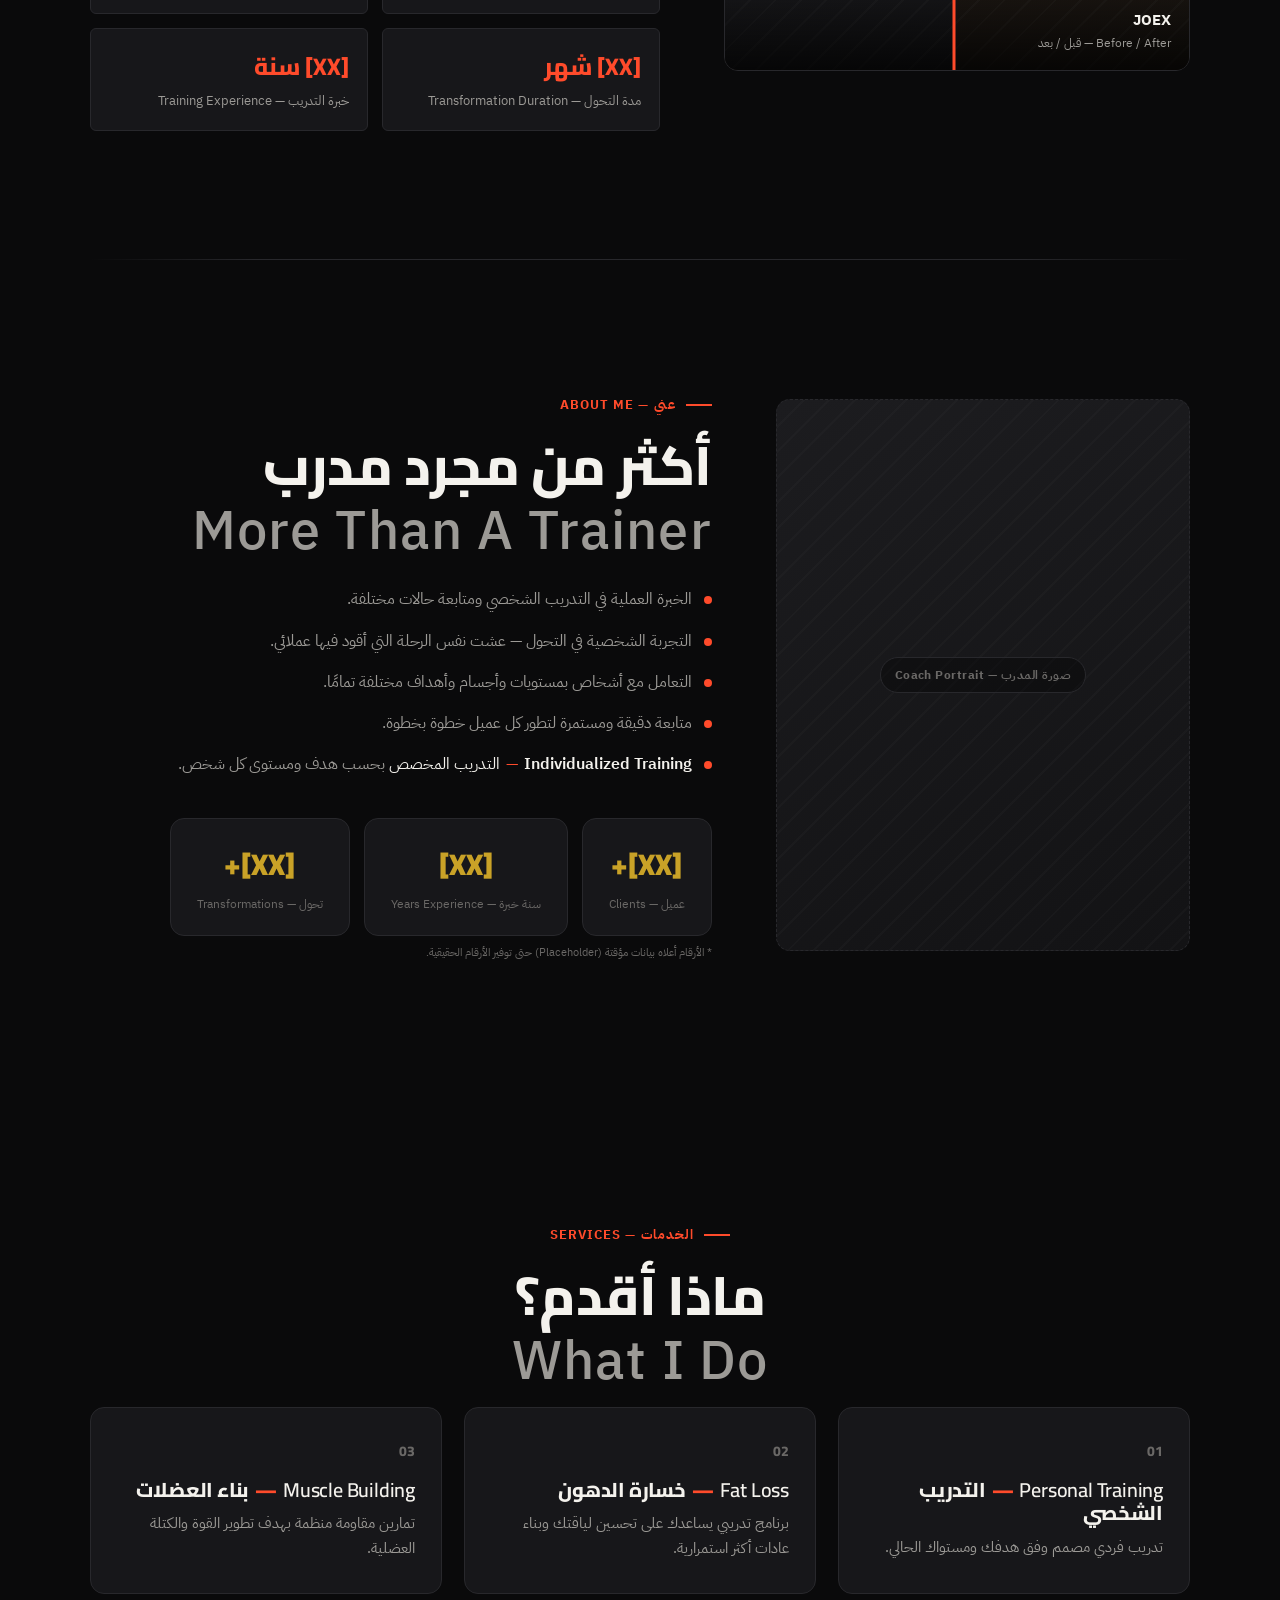
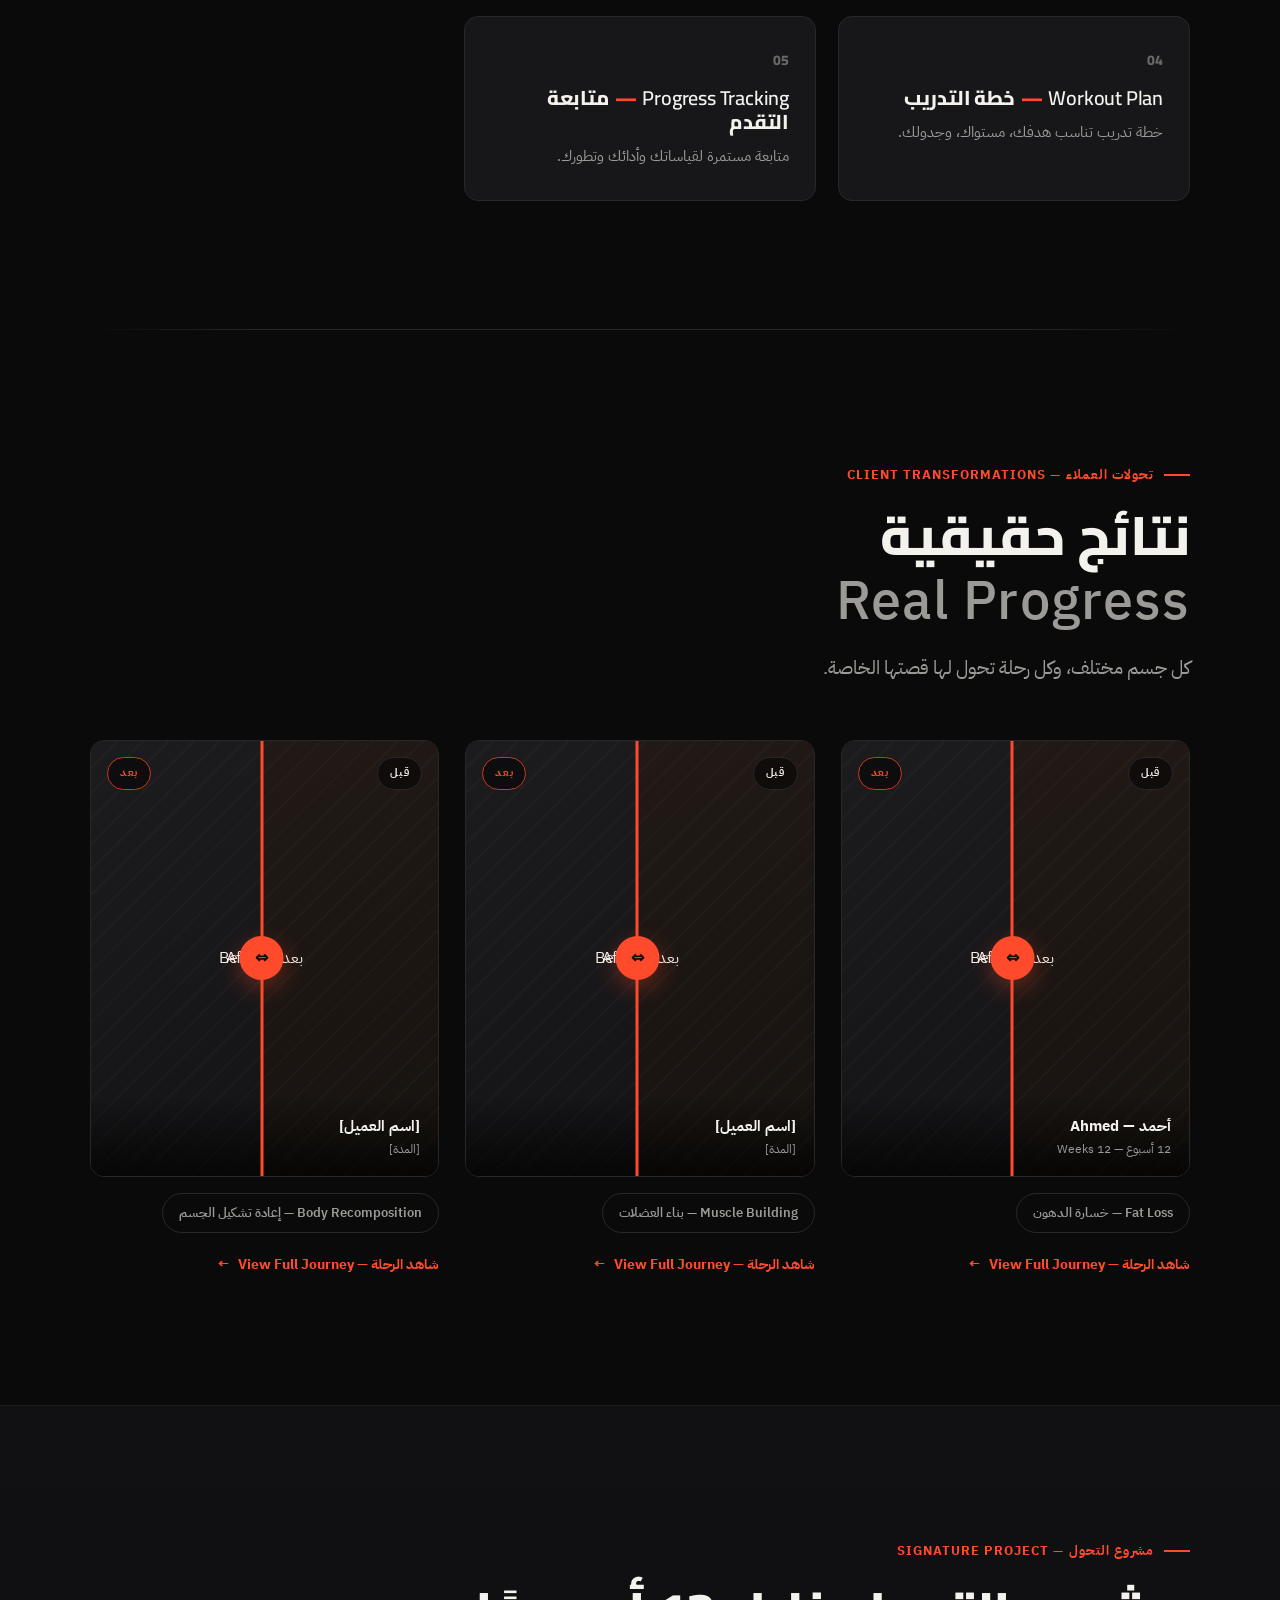
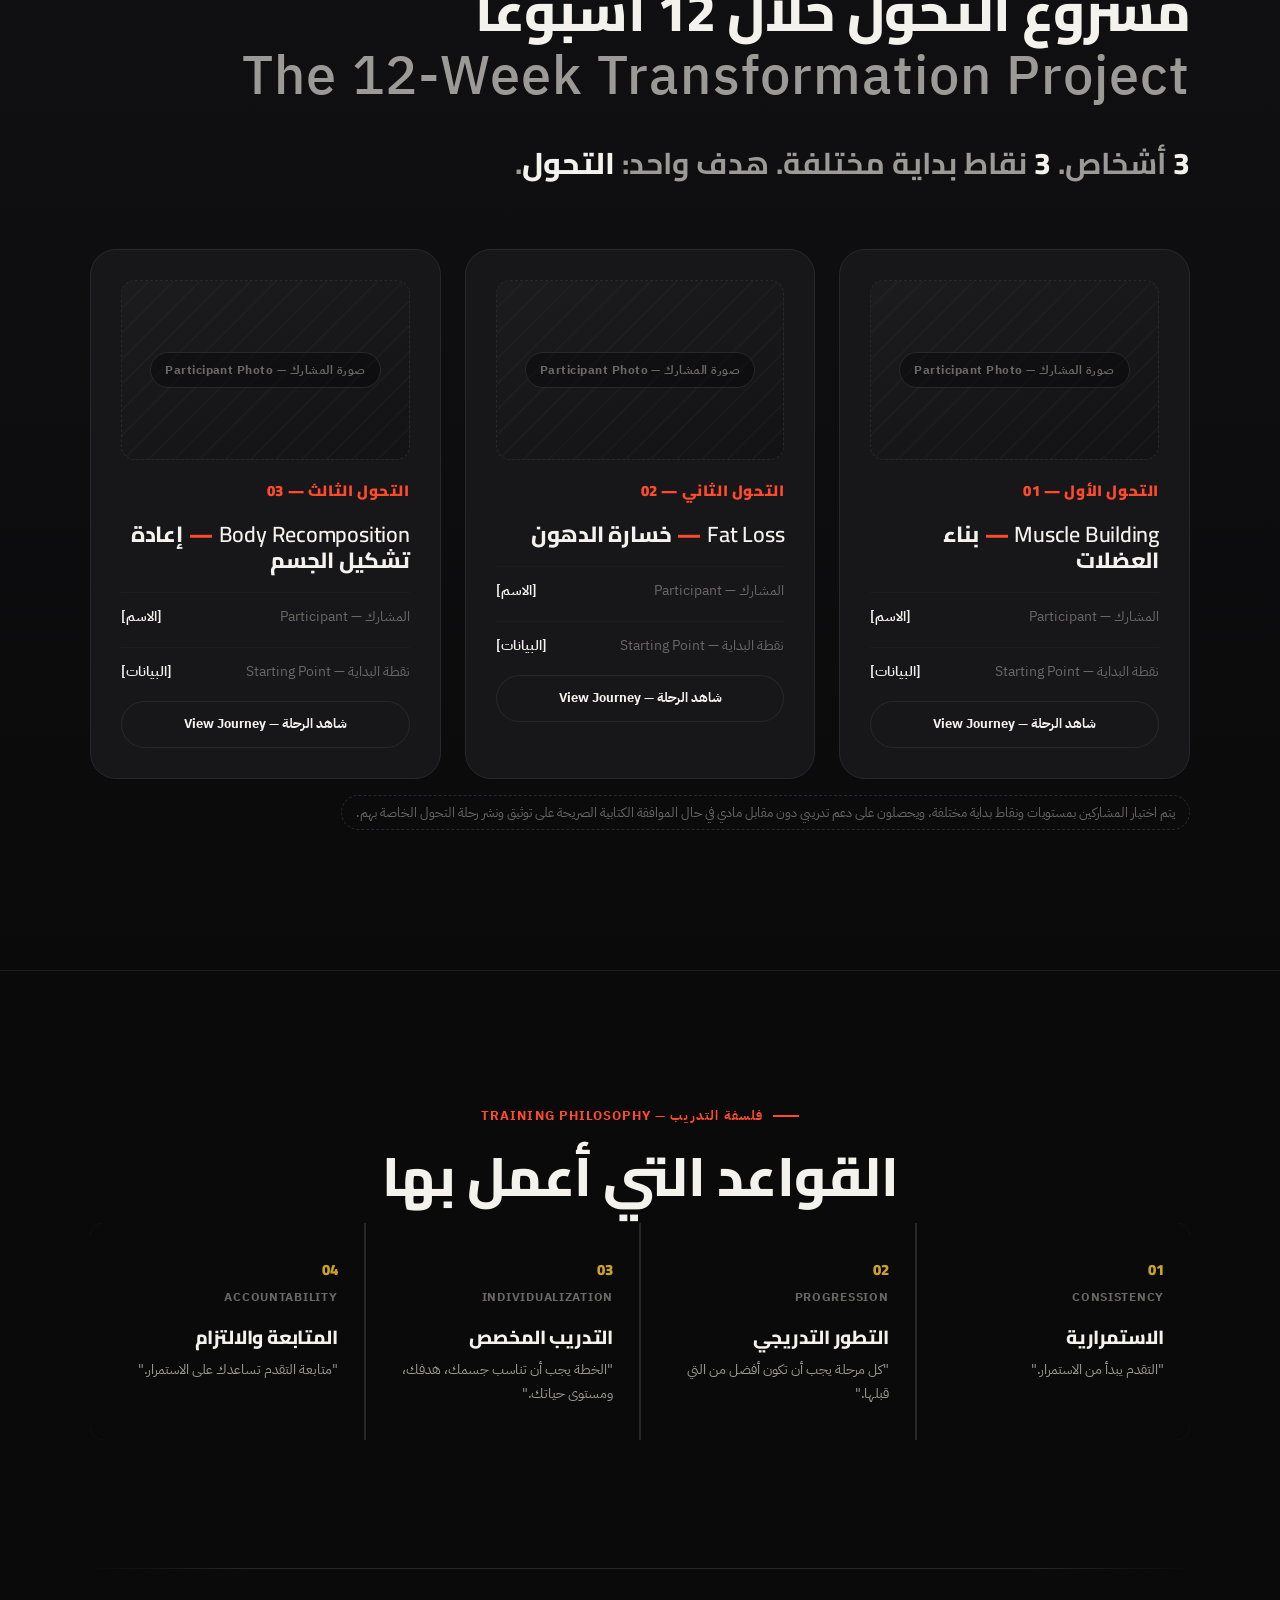
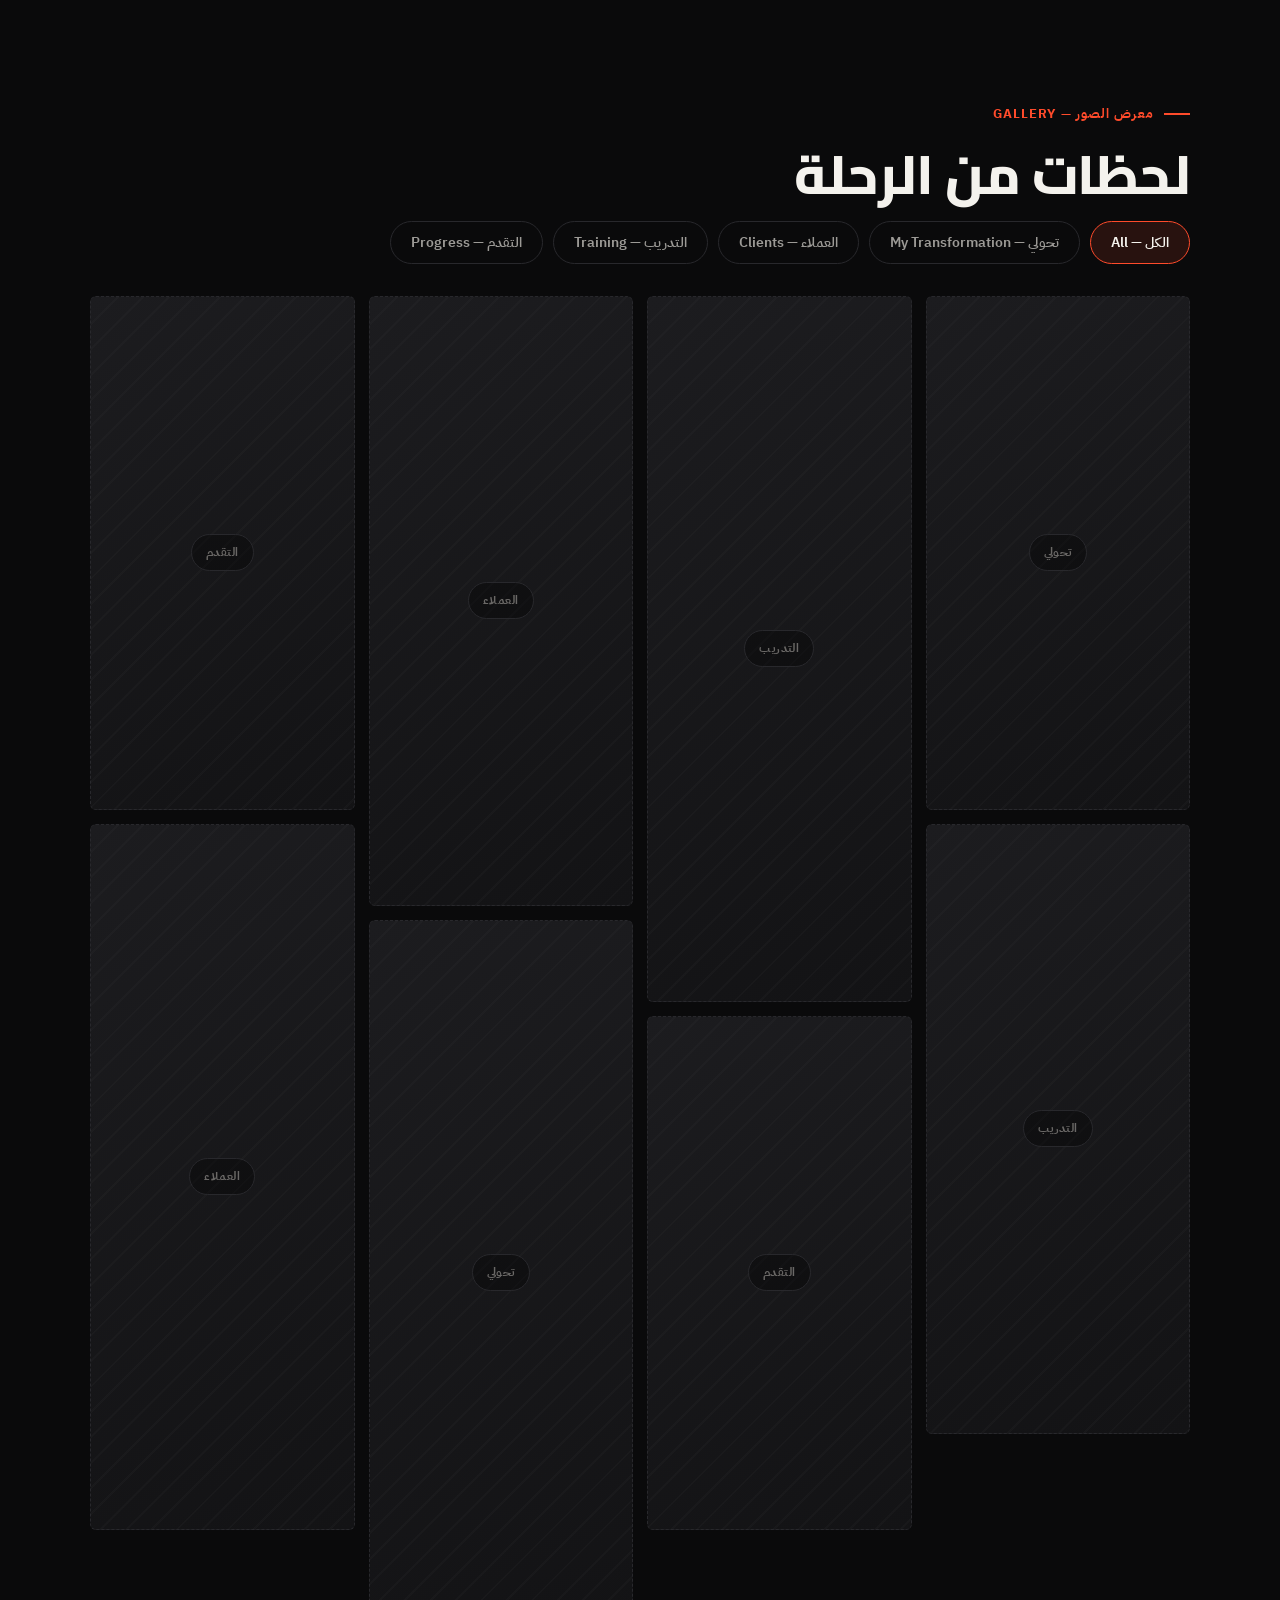
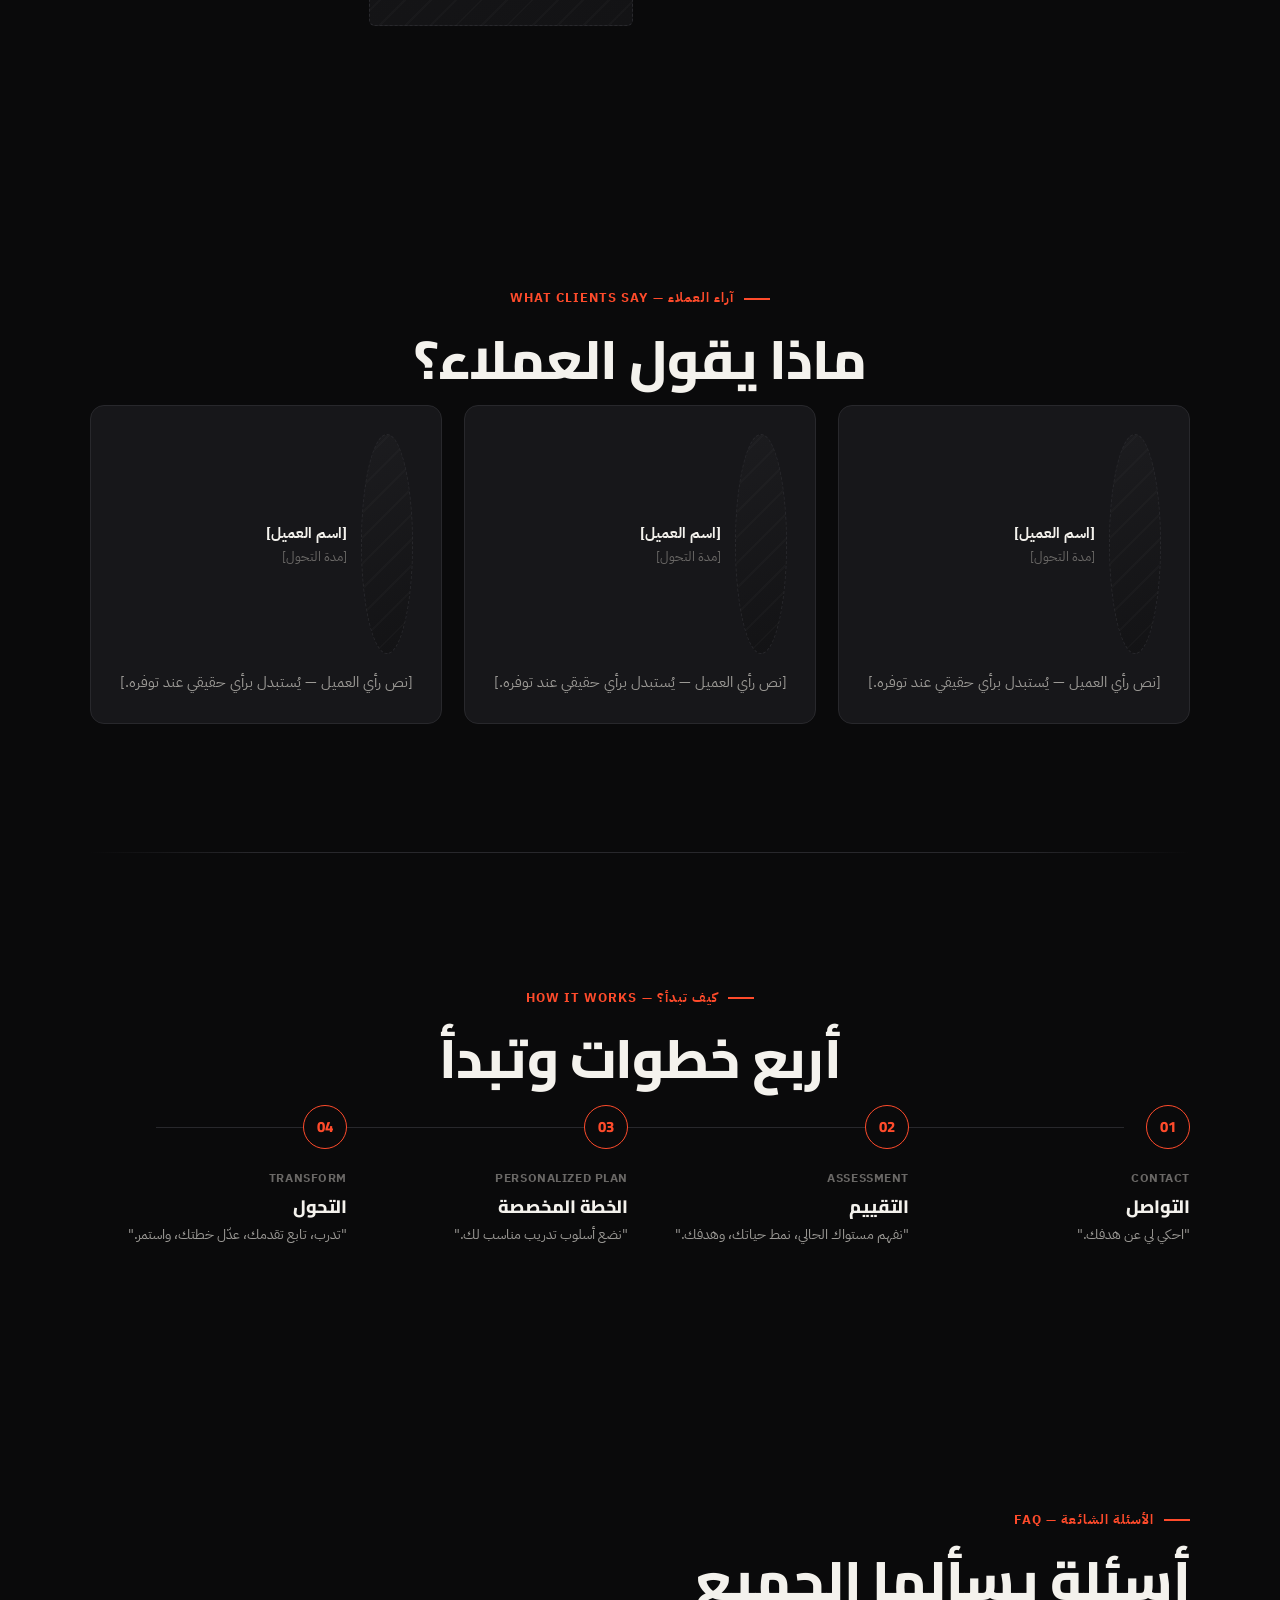
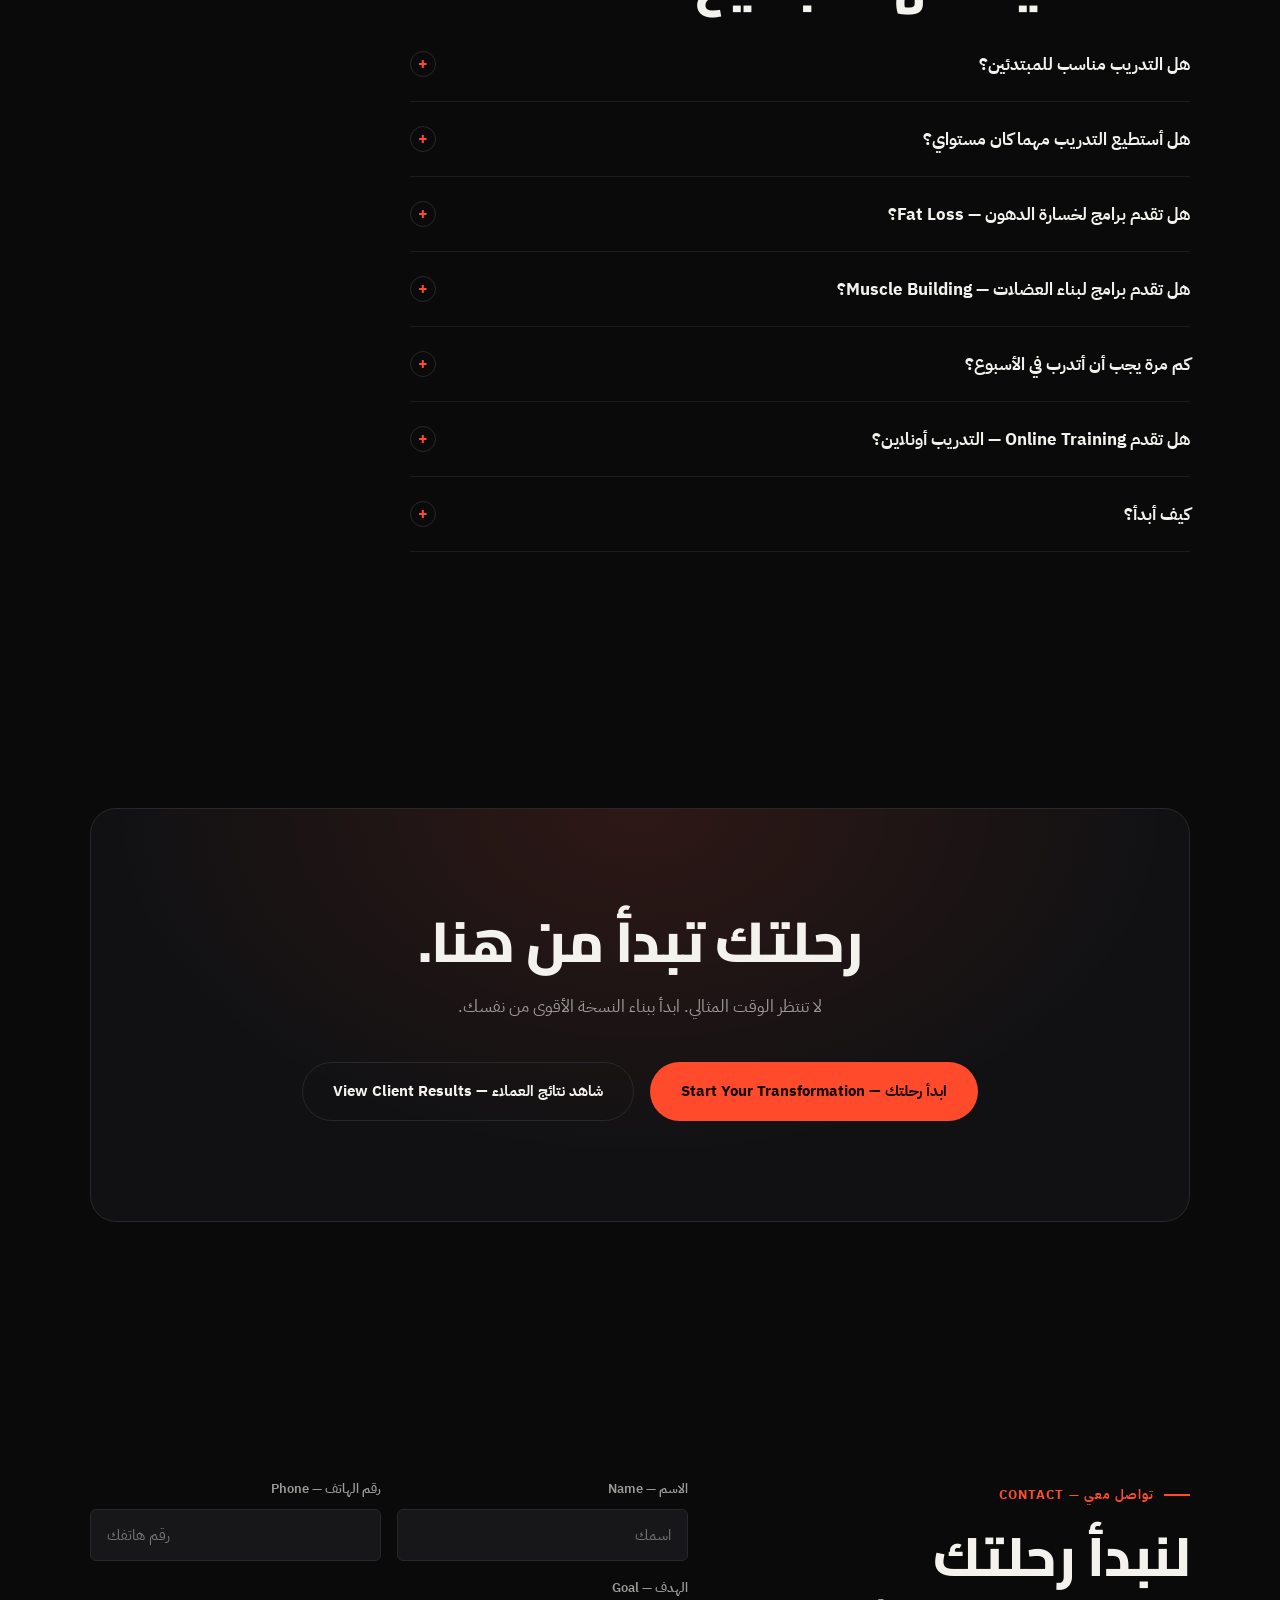
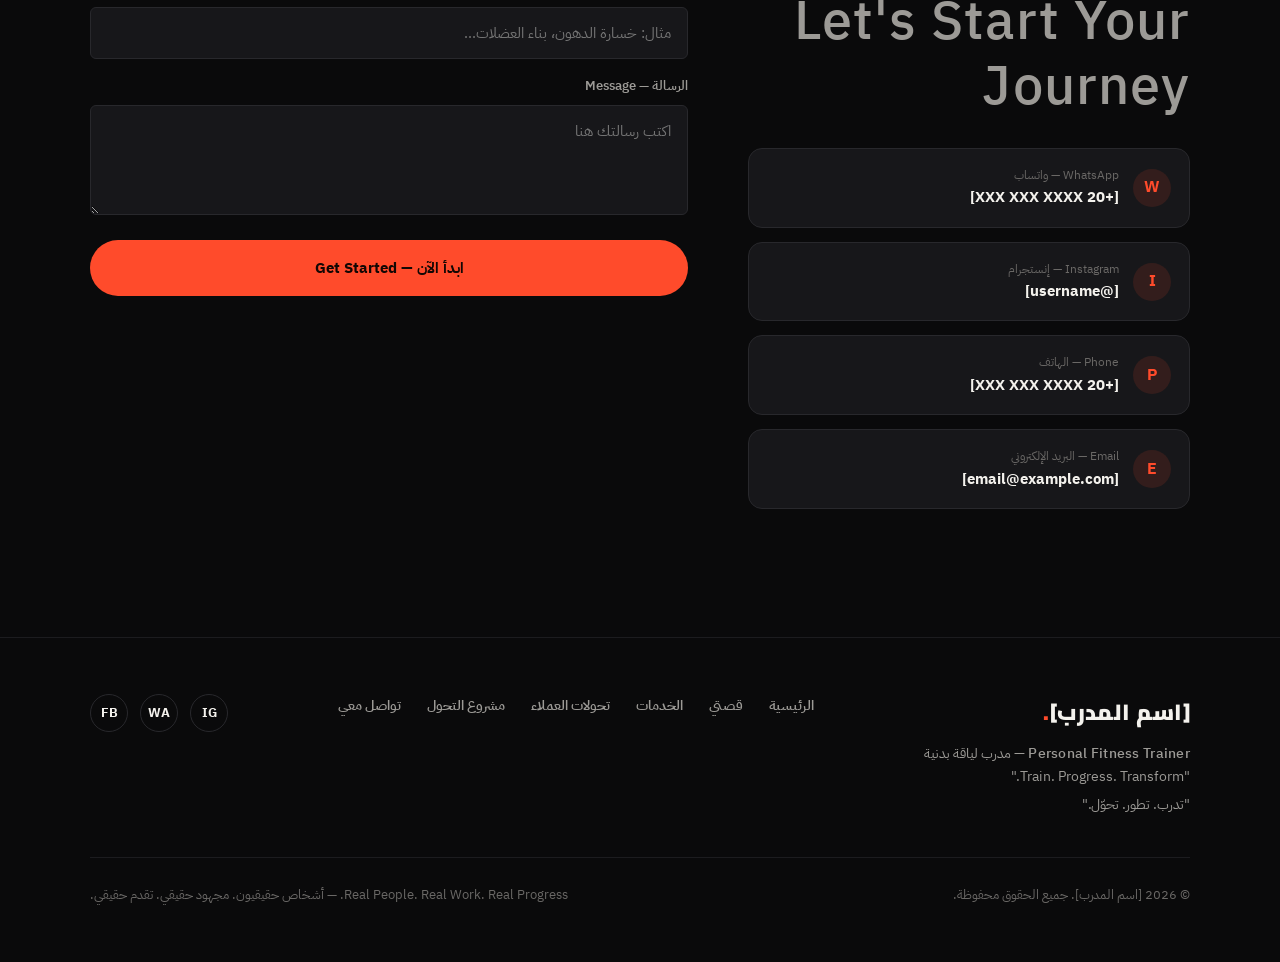
==== commit 3f8c677d: "Update index.html" ====
--- a/index.html
+++ b/index.html
@@ -3,7 +3,7 @@
 <head>
 <meta charset="UTF-8">
 <meta name="viewport" content="width=device-width, initial-scale=1.0">
-<title> Turki — Personal Fitness Trainer | مدرب لياقة بدنية</title>
+<title> JOEX — Personal Fitness Trainer | مدرب لياقة بدنية</title>
 <link rel="stylesheet" href="styles.css">
 </head>
 <body>
@@ -11,7 +11,7 @@
 <!-- ================= NAV ================= -->
 <nav class="nav" id="mainNav">
   <div class="wrap">
-    <a href="#home" class="logo"> Turki <span class="dot">.</span></a>
+    <a href="#home" class="logo"> JOEX <span class="dot">.</span></a>
     <div class="nav-links">
       <a href="#home">الرئيسية</a>
       <a href="#story">قصتي</a>
@@ -64,9 +64,9 @@
         </div>
       </div>
       <div class="hero-stat-card reveal">
-        <div class="hero-stat-row"><div><div class="num">[50]+</div><div class="lbl">عميل — Clients</div></div></div>
-        <div class="hero-stat-row"><div><div class="num">[04]</div><div class="lbl">سنة خبرة — Years Experience</div></div></div>
-        <div class="hero-stat-row"><div><div class="num">[50]+</div><div class="lbl">تحول — Transformations</div></div></div>
+        <div class="hero-stat-row"><div><div class="num">[XX]+</div><div class="lbl">عميل — Clients</div></div></div>
+        <div class="hero-stat-row"><div><div class="num">[XX]</div><div class="lbl">سنة خبرة — Years Experience</div></div></div>
+        <div class="hero-stat-row"><div><div class="num">[XX]+</div><div class="lbl">تحول — Transformations</div></div></div>
       </div>
     </div>
   </div>
@@ -83,7 +83,7 @@
           <span class="ba-badge before-badge">قبل — Before</span>
           <span class="ba-badge after-badge">بعد — After</span>
           <div class="ba-handle" data-ba-handle></div>
-          <div class="ba-caption"><div><div class="name"> Turki </div><div class="meta">Before / After — قبل / بعد</div></div></div>
+          <div class="ba-caption"><div><div class="name"> JOEX </div><div class="meta">Before / After — قبل / بعد</div></div></div>
         </div>
       </div>
       <div class="mt-story reveal">
